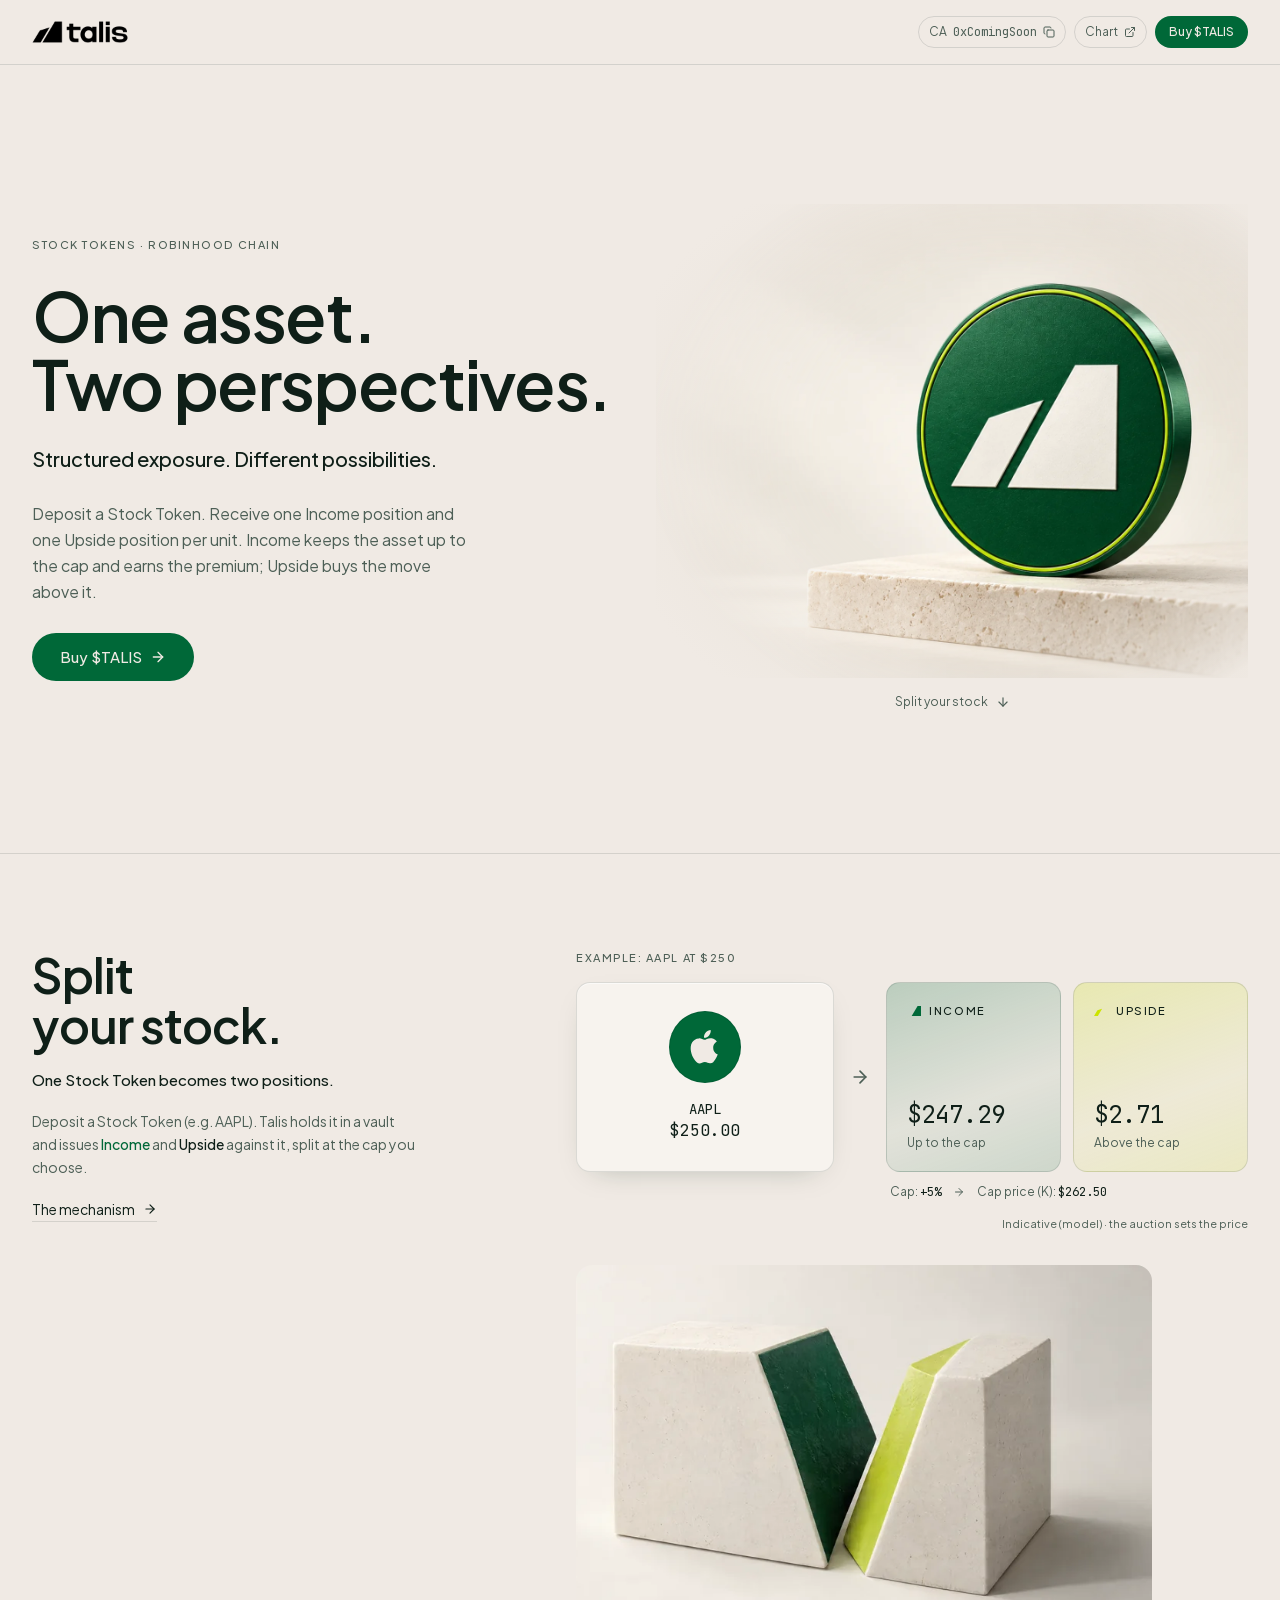
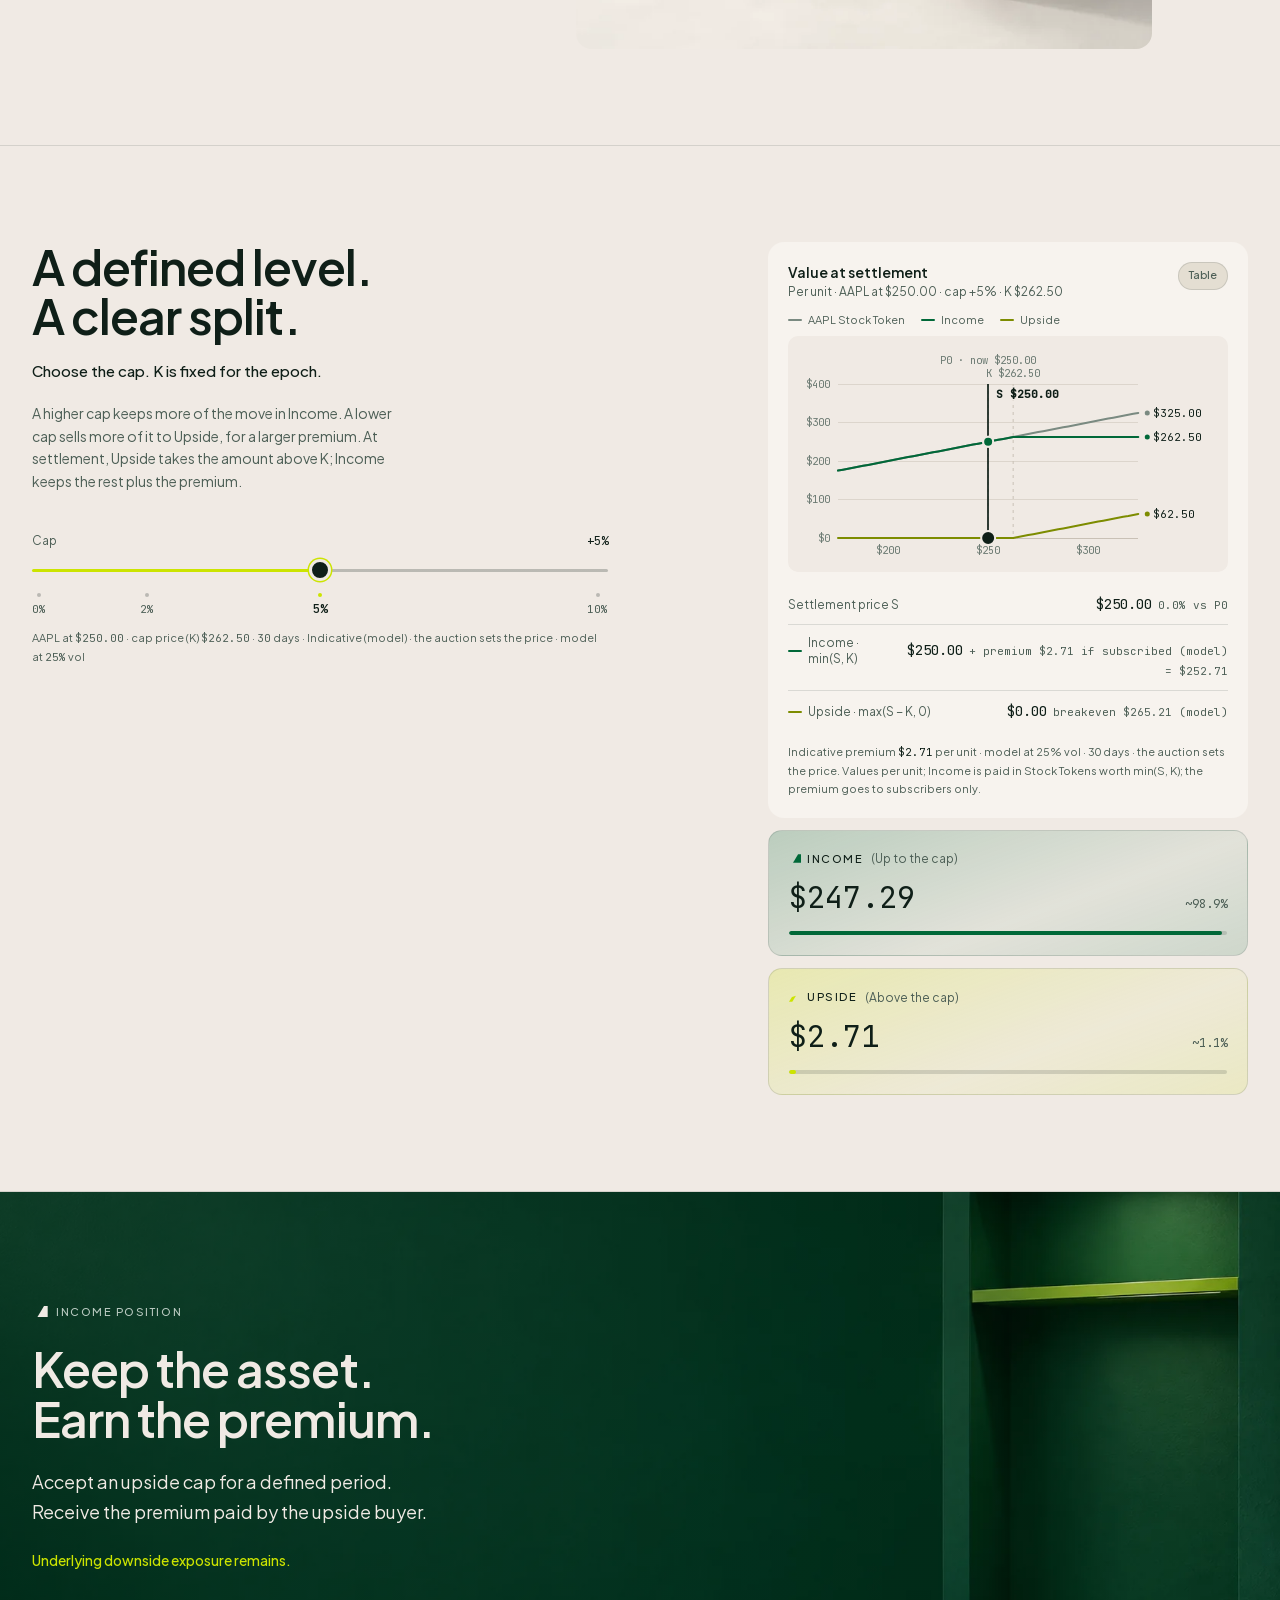
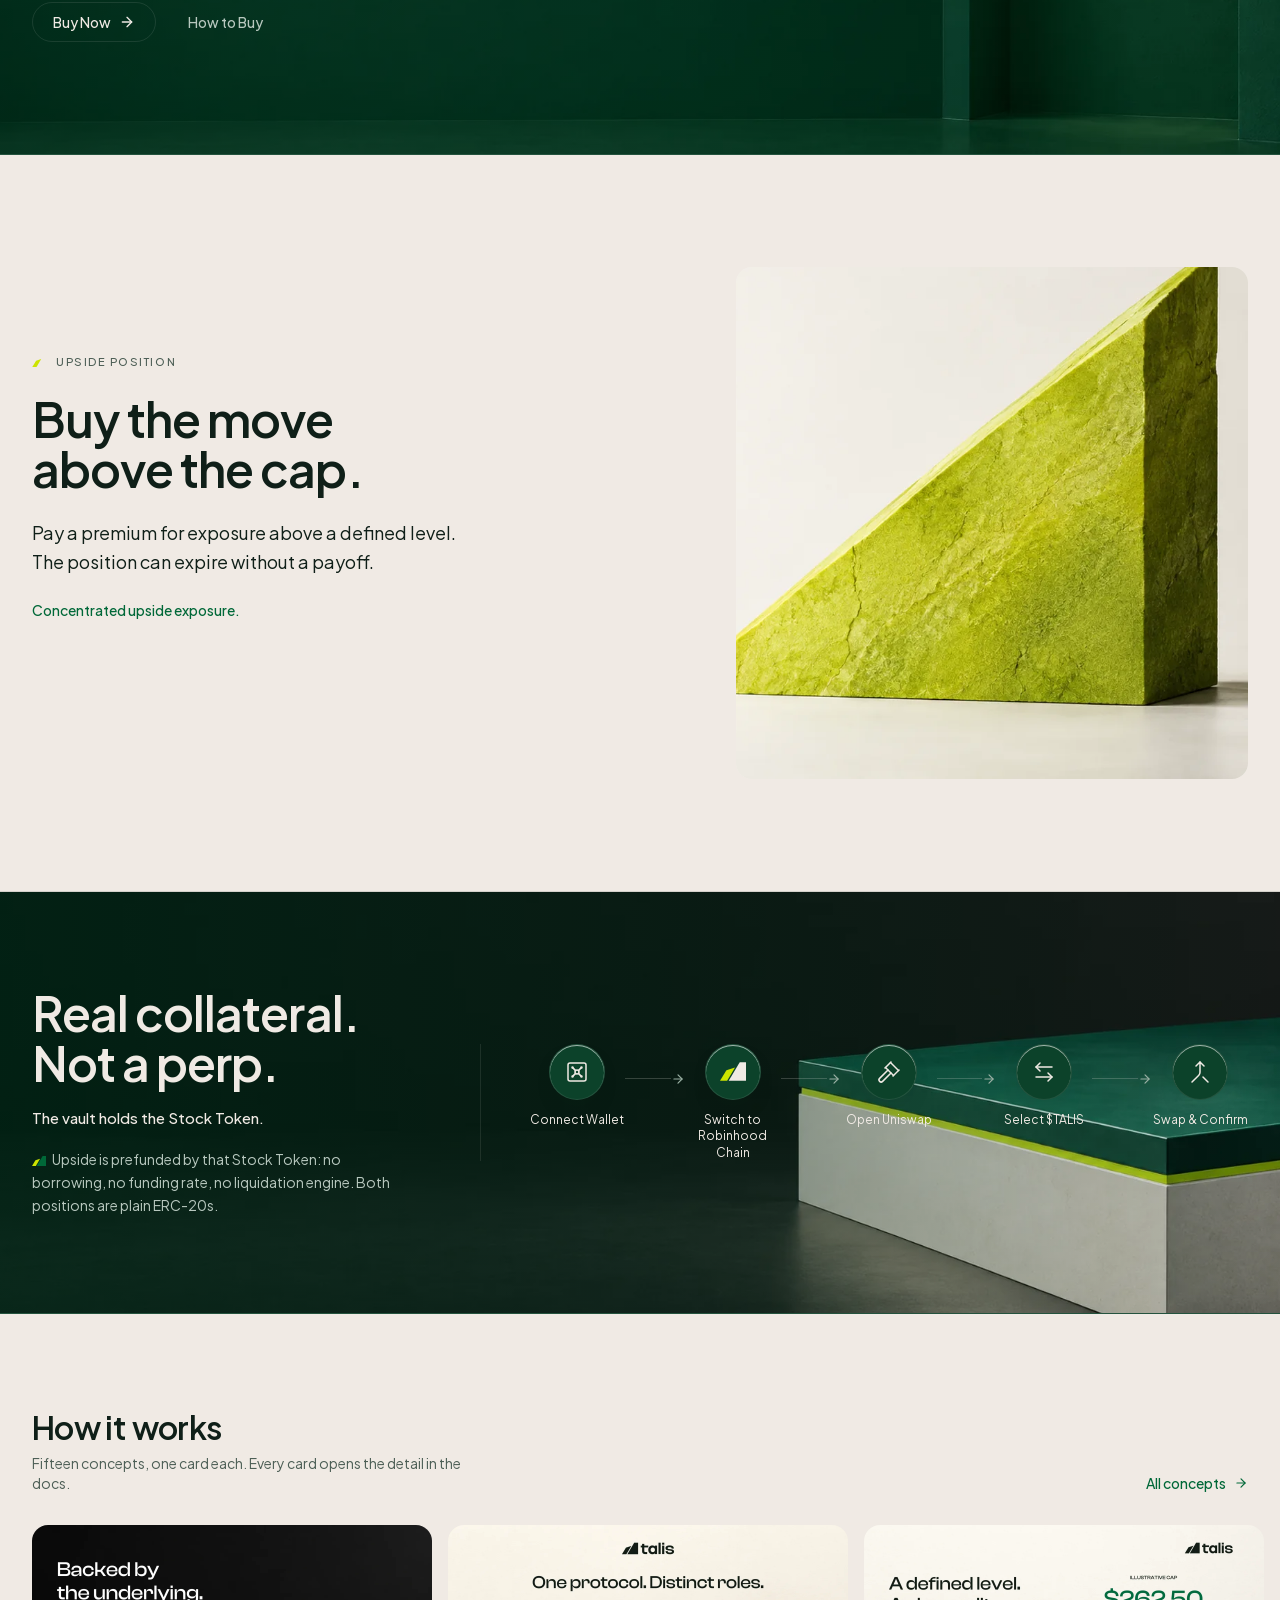
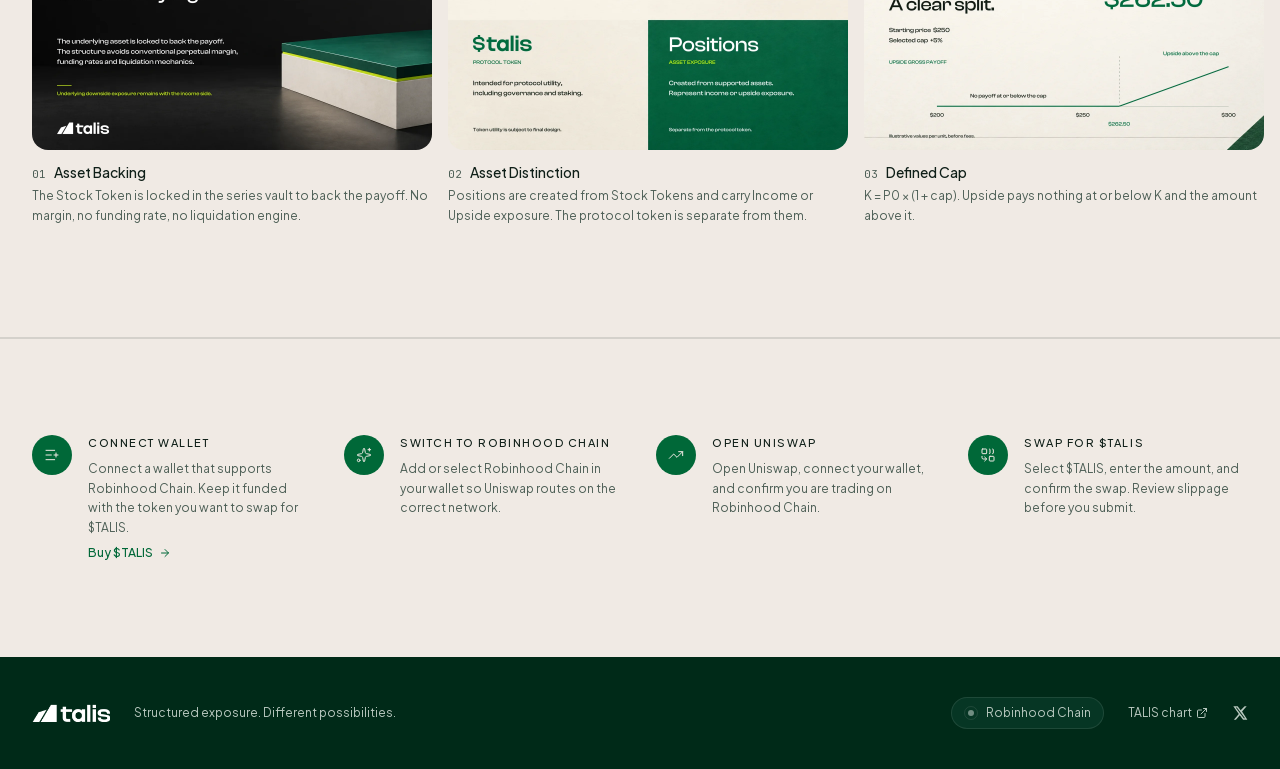
==== index.html @ 8f07e8f2 "." ====
﻿<!DOCTYPE html>
<html lang="en" class="__variable_14db65 __variable_6d24ac">
  <head>
    <meta charset="utf-8" />
    <meta name="viewport" content="width=device-width, initial-scale=1" />
    <link
      rel="preload"
      href="/_next/static/media/558ca1a6aa3cb55e-s.p.woff2"
      as="font"
      crossorigin=""
      type="font/woff2"
    />
    <link
      rel="preload"
      href="/_next/static/media/636a5ac981f94f8b-s.p.woff2"
      as="font"
      crossorigin=""
      type="font/woff2"
    />
    <link rel="preload" as="image" href="/brand/wordmark-black.png" />
    <link rel="preload" as="image" href="/brand/wordmark-white.png" />
    <link rel="preload" as="image" href="/brand/hero-ivory-token.webp" />
    <link
      rel="stylesheet"
      href="/_next/static/css/4c611345604c5f9e.css"
      data-precedence="next"
    />
    <link
      rel="stylesheet"
      href="/_next/static/css/f64f0da371844106.css"
      data-precedence="next"
    />
    <link
      rel="preload"
      as="script"
      fetchPriority="low"
      href="/_next/static/chunks/webpack-71aa84b0fe71c882.js"
    />
    <script
      src="/_next/static/chunks/7f97df1c-7574d2b33b2dfc08.js"
      async=""
    ></script>
    <script
      src="/_next/static/chunks/4297-fa57bd05223e2947.js"
      async=""
    ></script>
    <script
      src="/_next/static/chunks/main-app-bdaf99849ef1762b.js"
      async=""
    ></script>
    <script
      src="/_next/static/chunks/fa170c47-e38ecab162b807ad.js"
      async=""
    ></script>
    <script
      src="/_next/static/chunks/3869-03c3728e0d870d01.js"
      async=""
    ></script>
    <script
      src="/_next/static/chunks/756-1eb2302f27c9ae7d.js"
      async=""
    ></script>
    <script
      src="/_next/static/chunks/2976-8885eb34b6161e12.js"
      async=""
    ></script>
    <script
      src="/_next/static/chunks/3346-a4817d2649cab56b.js"
      async=""
    ></script>
    <script
      src="/_next/static/chunks/app/layout-c2ee1026ebd4f859.js"
      async=""
    ></script>
    <script
      src="/_next/static/chunks/4133-aed92b7d864f2973.js"
      async=""
    ></script>
    <script
      src="/_next/static/chunks/755-197f71c3ffc74629.js"
      async=""
    ></script>
    <script
      src="/_next/static/chunks/4520-4db2b4d7702e9804.js"
      async=""
    ></script>
    <script
      src="/_next/static/chunks/592-c2b445928752e3de.js"
      async=""
    ></script>
    <script
      src="/_next/static/chunks/2193-b4a9872e51a9c66e.js"
      async=""
    ></script>
    <script
      src="/_next/static/chunks/app/(marketing)/layout-ffccdc2724e1b975.js"
      async=""
    ></script>
    <script
      src="/_next/static/chunks/9834-9eda5bc09a4eb65d.js"
      async=""
    ></script>
    <script
      src="/_next/static/chunks/3709-63cd1127d6e27dc0.js"
      async=""
    ></script>
    <script
      src="/_next/static/chunks/7727-1490195107ebd818.js"
      async=""
    ></script>
    <script
      src="/_next/static/chunks/1595-91ac3cd0541601b5.js"
      async=""
    ></script>
    <script
      src="/_next/static/chunks/app/(marketing)/page-4f889a47d08a31c6.js"
      async=""
    ></script>
    <script
      src="/_next/static/chunks/app/global-error-168f39a5e40f2acf.js"
      async=""
    ></script>
    <script
      src="/_next/static/chunks/app/(marketing)/error-03c568a6792eef7a.js"
      async=""
    ></script>
    <meta name="next-size-adjust" content="" />
    <meta name="theme-color" content="#006838" />
    <title>Talis · One asset. Two perspectives.</title>
    <meta
      name="description"
      content="Structured exposure. Different possibilities. Split Stock Tokens into an Income position and an Upside position on Robinhood Chain."
    />
    <meta name="application-name" content="Talis" />
    <link rel="manifest" href="/site.webmanifest" />
    <link rel="canonical" href="https://talis.markets" />
    <meta name="format-detection" content="telephone=no" />
    <meta name="mobile-web-app-capable" content="yes" />
    <meta name="apple-mobile-web-app-title" content="Talis" />
    <meta
      name="apple-mobile-web-app-status-bar-style"
      content="black-translucent"
    />
    <meta property="og:title" content="One asset. Two perspectives. · Talis" />
    <meta
      property="og:description"
      content="Structured exposure. Different possibilities. Split Stock Tokens into an Income position and an Upside position on Robinhood Chain."
    />
    <meta property="og:url" content="https://talis.markets" />
    <meta property="og:site_name" content="Talis" />
    <meta
      property="og:image"
      content="https://talis.markets/brand/banner-green.webp"
    />
    <meta property="og:image:width" content="1500" />
    <meta property="og:image:height" content="500" />
    <meta
      property="og:image:alt"
      content="Talis · One asset. Two perspectives."
    />
    <meta property="og:type" content="website" />
    <meta name="twitter:card" content="summary_large_image" />
    <meta name="twitter:title" content="One asset. Two perspectives. · Talis" />
    <meta
      name="twitter:description"
      content="Structured exposure. Different possibilities. Split Stock Tokens into an Income position and an Upside position on Robinhood Chain."
    />
    <meta
      name="twitter:image"
      content="https://talis.markets/brand/banner-green.webp"
    />
    <link
      rel="icon"
      href="/icons/favicon-32.png"
      sizes="32x32"
      type="image/png"
    />
    <link
      rel="icon"
      href="/icons/favicon-16.png"
      sizes="16x16"
      type="image/png"
    />
    <link
      rel="icon"
      href="/icons/icon-192.png"
      sizes="192x192"
      type="image/png"
    />
    <link
      rel="icon"
      href="/icons/icon-512.png"
      sizes="512x512"
      type="image/png"
    />
    <link
      rel="apple-touch-icon"
      href="/icons/apple-touch-icon.png"
      sizes="180x180"
      type="image/png"
    />
    <script
      src="/_next/static/chunks/polyfills-42372ed130431b0a.js"
      nomodule=""
    ></script>
  </head>
  <body class="bg-bg text-fg">
    <div hidden=""><!--$--><!--/$--></div>
    <div data-rk="">
      <style>
        [data-rk] {
          --rk-blurs-modalOverlay: blur(4px);
          --rk-fonts-body: var(--font-sans);
          --rk-radii-actionButton: 10px;
          --rk-radii-connectButton: 999px;
          --rk-radii-menuButton: 12px;
          --rk-radii-modal: var(--radius-card-lg);
          --rk-radii-modalMobile: var(--radius-card-lg);
          --rk-colors-accentColor: var(--color-lime);
          --rk-colors-accentColorForeground: var(--color-ink);
          --rk-colors-actionButtonBorder: var(--color-line);
          --rk-colors-actionButtonBorderMobile: var(--color-line);
          --rk-colors-actionButtonSecondaryBackground: var(--color-raised);
          --rk-colors-closeButton: var(--color-muted);
          --rk-colors-closeButtonBackground: var(--color-raised);
          --rk-colors-connectButtonBackground: var(--color-panel);
          --rk-colors-connectButtonBackgroundError: var(--color-danger);
          --rk-colors-connectButtonInnerBackground: var(--color-raised);
          --rk-colors-connectButtonText: var(--color-fg);
          --rk-colors-connectButtonTextError: var(--color-ink);
          --rk-colors-connectionIndicator: var(--color-lime);
          --rk-colors-downloadBottomCardBackground: linear-gradient(
              126deg,
              rgba(0, 0, 0, 0) 9.49%,
              rgba(120, 120, 120, 0.2) 71.04%
            ),
            #1a1b1f;
          --rk-colors-downloadTopCardBackground: linear-gradient(
              126deg,
              rgba(120, 120, 120, 0.2) 9.49%,
              rgba(0, 0, 0, 0) 71.04%
            ),
            #1a1b1f;
          --rk-colors-error: var(--color-danger);
          --rk-colors-generalBorder: var(--color-line);
          --rk-colors-generalBorderDim: var(--color-line);
          --rk-colors-menuItemBackground: var(--color-raised);
          --rk-colors-modalBackdrop: rgba(0, 42, 24, 0.55);
          --rk-colors-modalBackground: var(--color-panel);
          --rk-colors-modalBorder: var(--color-line);
          --rk-colors-modalText: var(--color-fg);
          --rk-colors-modalTextDim: var(--color-dim);
          --rk-colors-modalTextSecondary: var(--color-muted);
          --rk-colors-profileAction: var(--color-raised);
          --rk-colors-profileActionHover: var(--color-raised);
          --rk-colors-profileForeground: var(--color-panel);
          --rk-colors-selectedOptionBorder: var(--color-lime);
          --rk-colors-standby: var(--color-warning);
          --rk-shadows-connectButton: 0px 4px 12px rgba(0, 0, 0, 0.1);
          --rk-shadows-dialog: 0 24px 64px rgba(0, 20, 12, 0.5);
          --rk-shadows-profileDetailsAction: 0px 2px 6px rgba(37, 41, 46, 0.04);
          --rk-shadows-selectedOption: 0px 2px 6px rgba(0, 0, 0, 0.24);
          --rk-shadows-selectedWallet: 0px 2px 6px rgba(0, 0, 0, 0.24);
          --rk-shadows-walletLogo: 0px 2px 16px rgba(0, 0, 0, 0.16);
        }
      </style>
      <div data-theme="light" class="flex min-h-dvh flex-col bg-bg text-fg">
        <a
          href="#main"
          class="sr-only z-[60] rounded-pill bg-fg px-4 py-2 text-sm font-medium text-bg focus:not-sr-only focus:fixed focus:left-4 focus:top-10"
          >Skip to content</a
        >
        <header
          class="sticky z-40 border-b border-line bg-bg/85 backdrop-blur top-0"
        >
          <div class="container-x flex h-16 items-center justify-between gap-4">
            <a
              aria-label="Talis home"
              class="inline-flex items-center rounded-md"
              href="/"
              ><span
                class="relative inline-block shrink-0 overflow-hidden"
                style="width: 96px; height: 22px"
                ><img
                  alt="Talis"
                  width="900"
                  height="300"
                  decoding="async"
                  data-nimg="1"
                  class="absolute max-w-none"
                  style="
                    color: transparent;
                    width: 150px;
                    height: 50px;
                    left: -27.166666666666668px;
                    top: -14.000000000000002px;
                  "
                  src="/brand/wordmark-black.png" /></span
            ></a>
            <nav aria-label="Primary" class="hidden items-center gap-8 md:flex">
              <a
                class="text-sm font-medium text-muted transition-colors hover:text-fg"
                href="/app/markets"
                >Markets</a
              ><a
                class="text-sm font-medium text-muted transition-colors hover:text-fg"
                href="/#how-it-works"
                >How It Works</a
              ><a
                class="text-sm font-medium text-muted transition-colors hover:text-fg"
                href="/docs"
                >Docs</a
              >
            </nav>
            <div class="flex items-center gap-2">
              <div class="items-center gap-2 hidden lg:flex">
                <button
                  type="button"
                  title="TALIS contract 0xComingSoon · click to copy"
                  aria-label="Copy the TALIS contract address 0xComingSoon"
                  class="inline-flex h-8 items-center gap-1.5 rounded-pill border border-rule bg-transparent px-2.5 text-xs text-muted transition-colors hover:border-fg hover:text-fg"
                >
                  <span>CA</span><span class="font-mono tnum">0xd5D2…D8e2</span
                  ><svg
                    xmlns="http://www.w3.org/2000/svg"
                    width="24"
                    height="24"
                    viewBox="0 0 24 24"
                    fill="none"
                    stroke="currentColor"
                    stroke-width="2"
                    stroke-linecap="round"
                    stroke-linejoin="round"
                    class="lucide lucide-copy size-3"
                    aria-hidden="true"
                  >
                    <rect
                      width="14"
                      height="14"
                      x="8"
                      y="8"
                      rx="2"
                      ry="2"
                    ></rect>
                    <path
                      d="M4 16c-1.1 0-2-.9-2-2V4c0-1.1.9-2 2-2h10c1.1 0 2 .9 2 2"
                    ></path></svg
                  ><span role="status" class="sr-only"></span></button
                ><a
                  href="https://dexscreener.com/robinhood/0x3430fe00a00c586c9e879ce5ba3ab7b76a2fc3843ca63d84c0c5fa9879ebc0b6"
                  target="_blank"
                  rel="noreferrer noopener"
                  title="TALIS chart on DexScreener (opens in a new tab)"
                  class="inline-flex h-8 items-center gap-1.5 rounded-pill border border-rule bg-transparent px-2.5 text-xs text-muted transition-colors hover:border-fg hover:text-fg"
                  >Chart<svg
                    xmlns="http://www.w3.org/2000/svg"
                    width="24"
                    height="24"
                    viewBox="0 0 24 24"
                    fill="none"
                    stroke="currentColor"
                    stroke-width="2"
                    stroke-linecap="round"
                    stroke-linejoin="round"
                    class="lucide lucide-external-link size-3"
                    aria-hidden="true"
                  >
                    <path d="M15 3h6v6"></path>
                    <path d="M10 14 21 3"></path>
                    <path
                      d="M18 13v6a2 2 0 0 1-2 2H5a2 2 0 0 1-2-2V8a2 2 0 0 1 2-2h6"
                    ></path></svg
                ></a>
              </div>
              <a
                class="items-center justify-center gap-2 rounded-pill font-medium whitespace-nowrap select-none transition-[background-color,border-color,box-shadow,transform,color] duration-150 ease-out-soft disabled:opacity-40 disabled:pointer-events-none active:translate-y-px bg-primary text-on-primary hover:bg-primary-hover h-8 px-3.5 text-xs hidden sm:inline-flex"
                href="/app/markets"
                >Buy $TALIS</a
              ><button
                type="button"
                class="inline-flex size-9 items-center justify-center rounded-full border border-rule bg-panel text-muted transition-colors hover:border-fg hover:text-fg md:hidden"
                aria-label="Open menu"
                aria-expanded="false"
              >
                <svg
                  xmlns="http://www.w3.org/2000/svg"
                  width="24"
                  height="24"
                  viewBox="0 0 24 24"
                  fill="none"
                  stroke="currentColor"
                  stroke-width="2"
                  stroke-linecap="round"
                  stroke-linejoin="round"
                  class="lucide lucide-menu size-4"
                  aria-hidden="true"
                >
                  <path d="M4 5h16"></path>
                  <path d="M4 12h16"></path>
                  <path d="M4 19h16"></path>
                </svg>
              </button>
            </div>
          </div>
        </header>
        <main id="main" class="flex-1">
          <section class="relative overflow-hidden border-b border-line bg-bg">
            <div
              class="container-x relative grid min-h-[calc(100dvh-7rem)] items-center gap-10 py-14 md:grid-cols-2 md:gap-8 md:py-20 [&amp;&gt;*]:min-w-0"
            >
              <div class="relative z-10 flex flex-col gap-7">
                <p class="label-caps">
                  Stock Tokens ·
                  <!-- -->Robinhood Chain
                </p>
                <h1 class="display text-display-xl">
                  One asset.<br />Two perspectives.
                </h1>
                <p
                  class="max-w-md text-lg font-medium leading-snug text-fg md:text-xl"
                >
                  Structured exposure. Different possibilities.
                </p>
                <p
                  class="max-w-md text-sm leading-relaxed text-muted md:text-base"
                >
                  Deposit a Stock Token. Receive one Income position and one
                  Upside position per unit. Income keeps the asset up to the cap
                  and earns the premium; Upside buys the move above it.
                </p>
                <div class="flex flex-wrap items-center gap-3">
                  <a
                    class="inline-flex items-center justify-center gap-2 rounded-pill font-medium whitespace-nowrap select-none transition-[background-color,border-color,box-shadow,transform,color] duration-150 ease-out-soft disabled:opacity-40 disabled:pointer-events-none active:translate-y-px bg-primary text-on-primary hover:bg-primary-hover h-12 px-7 text-[15px]"
                    href="/app/markets"
                    >Buy $TALIS<svg
                      xmlns="http://www.w3.org/2000/svg"
                      width="24"
                      height="24"
                      viewBox="0 0 24 24"
                      fill="none"
                      stroke="currentColor"
                      stroke-width="2"
                      stroke-linecap="round"
                      stroke-linejoin="round"
                      class="lucide lucide-arrow-right size-4"
                      aria-hidden="true"
                    >
                      <path d="M5 12h14"></path>
                      <path d="m12 5 7 7-7 7"></path></svg></a
                  >
                </div>
              </div>
              <div class="relative flex flex-col items-center gap-3">
                <div
                  class="relative aspect-[4/3] w-full overflow-hidden md:aspect-[5/4]"
                  style="
                    background: radial-gradient(
                      72% 68% at 62% 52%,
                      var(--color-ivory-deep) 0%,
                      var(--color-ivory) 100%
                    );
                  "
                >
                  <img
                    alt="The Talis coin: a forest-green disc with the ivory split mark and a lime ring, standing on a travertine block"
                    decoding="async"
                    data-nimg="fill"
                    class="object-cover object-right"
                    style="
                      position: absolute;
                      height: 100%;
                      width: 100%;
                      left: 0;
                      top: 0;
                      right: 0;
                      bottom: 0;
                      color: transparent;
                      mask-image: radial-gradient(
                        62% 62% at 60% 50%,
                        black 50%,
                        transparent 100%
                      );
                      -webkit-mask-image: radial-gradient(
                        62% 62% at 60% 50%,
                        black 50%,
                        transparent 100%
                      );
                    "
                    src="/brand/hero-ivory-token.webp"
                  />
                </div>
                <a
                  href="#split"
                  class="inline-flex items-center gap-2 rounded-full px-2 py-1 text-xs text-muted transition-colors hover:text-fg"
                  >Split your stock<svg
                    xmlns="http://www.w3.org/2000/svg"
                    width="24"
                    height="24"
                    viewBox="0 0 24 24"
                    fill="none"
                    stroke="currentColor"
                    stroke-width="2"
                    stroke-linecap="round"
                    stroke-linejoin="round"
                    class="lucide lucide-arrow-down size-3.5"
                    aria-hidden="true"
                  >
                    <path d="M12 5v14"></path>
                    <path d="m19 12-7 7-7-7"></path></svg
                ></a>
              </div>
            </div>
          </section>
          <section id="split" class="scroll-mt-28 border-b border-line">
            <div class="container-x py-16 md:py-24">
              <div
                class="grid gap-12 md:grid-cols-[minmax(0,5fr)_minmax(0,7fr)] md:gap-16 [&amp;&gt;*]:min-w-0"
              >
                <div class="flex flex-col gap-5">
                  <h2 class="display text-display-lg">
                    Split<br />your stock.
                  </h2>
                  <p
                    class="max-w-sm text-[15px] font-medium leading-snug text-fg"
                  >
                    One Stock Token becomes two positions.
                  </p>
                  <div class="max-w-sm text-sm leading-relaxed text-muted">
                    <p>
                      Deposit a Stock Token (e.g. AAPL). Talis holds it in a
                      vault and issues
                      <span class="font-medium text-income">Income</span>
                      and<!-- -->
                      <span class="font-medium text-upside">Upside</span>
                      against it, split at the cap you choose.
                    </p>
                  </div>
                  <a
                    class="inline-flex w-fit items-center gap-2 border-b border-rule pb-0.5 text-sm text-fg transition-colors hover:border-income"
                    href="#the-mechanism"
                    >The mechanism<svg
                      xmlns="http://www.w3.org/2000/svg"
                      width="24"
                      height="24"
                      viewBox="0 0 24 24"
                      fill="none"
                      stroke="currentColor"
                      stroke-width="2"
                      stroke-linecap="round"
                      stroke-linejoin="round"
                      class="lucide lucide-arrow-right size-3.5"
                      aria-hidden="true"
                    >
                      <path d="M5 12h14"></path>
                      <path d="m12 5 7 7-7 7"></path></svg
                  ></a>
                </div>
                <div class="flex flex-col gap-4">
                  <p class="label-caps">
                    Example: AAPL at
                    <!-- -->$250
                  </p>
                  <div
                    class="grid grid-cols-1 items-stretch gap-3 sm:grid-cols-[minmax(0,1fr)_auto_minmax(0,1.4fr)] sm:gap-x-4 sm:gap-y-3"
                  >
                    <div
                      class="card-highlight flex flex-col items-center justify-center gap-4 px-4 py-7"
                    >
                      <span
                        role="img"
                        aria-label="AAPL Stock Token"
                        class="inline-flex shrink-0 items-center justify-center rounded-full border border-forest-deep bg-forest text-ivory"
                        style="width: 72px; height: 72px; font-size: 72px"
                        ><svg
                          viewBox="0 0 24 24"
                          class="size-[62%]"
                          fill="currentColor"
                          aria-hidden="true"
                        >
                          <path
                            d="M16.7 12.6c0-2.3 1.9-3.4 2-3.5-1.1-1.6-2.8-1.8-3.4-1.8-1.4-.1-2.8.9-3.5.9-.7 0-1.8-.9-3-.8-1.6 0-3 .9-3.8 2.3-1.6 2.8-.4 7 1.2 9.3.8 1.1 1.7 2.4 2.9 2.3 1.2 0 1.6-.8 3-.8s1.8.8 3 .7c1.3 0 2-1.1 2.8-2.3.9-1.3 1.2-2.6 1.3-2.6-.1 0-2.5-.9-2.5-3.7zM14.4 5.8c.6-.8 1.1-1.9.9-3-.9 0-2.1.6-2.7 1.4-.6.7-1.1 1.8-1 2.9 1.1.1 2.1-.5 2.8-1.3z"
                          ></path></svg
                      ></span>
                      <div class="text-center">
                        <p class="font-mono text-sm text-fg">AAPL</p>
                        <p class="font-mono text-base text-fg tnum">$250.00</p>
                      </div>
                    </div>
                    <div
                      class="flex items-center justify-center gap-1 text-muted"
                      aria-hidden="true"
                    >
                      <svg
                        viewBox="0 0 925 661"
                        width="18"
                        height="13"
                        class="inline-block shrink-0 align-middle sm:hidden"
                        aria-hidden="true"
                      >
                        <path
                          d="M310 660 L702 1 L703 0 L924 0 L925 1 L925 660 L924 661 L310 661 Z"
                          fill="var(--color-income-fill)"
                        ></path>
                        <path
                          d="M0 660 L228 285 L230 283 L533 186 L534 186 L254 659 L252 661 L0 661 Z"
                          fill="var(--color-upside-fill)"
                        ></path></svg
                      ><svg
                        xmlns="http://www.w3.org/2000/svg"
                        width="24"
                        height="24"
                        viewBox="0 0 24 24"
                        fill="none"
                        stroke="currentColor"
                        stroke-width="2"
                        stroke-linecap="round"
                        stroke-linejoin="round"
                        class="lucide lucide-arrow-right size-5 rotate-90 sm:rotate-0"
                        aria-hidden="true"
                      >
                        <path d="M5 12h14"></path>
                        <path d="m12 5 7 7-7 7"></path>
                      </svg>
                    </div>
                    <div class="grid grid-cols-2 gap-3">
                      <div
                        class="rounded-card glass-income flex flex-col justify-between gap-6 p-4 md:p-5"
                      >
                        <p class="label-caps flex items-center gap-2 text-fg">
                          <svg
                            viewBox="0 0 925 661"
                            width="14"
                            height="10"
                            class="inline-block shrink-0 align-middle"
                            aria-hidden="true"
                          >
                            <path
                              d="M310 660 L702 1 L703 0 L924 0 L925 1 L925 660 L924 661 L310 661 Z"
                              fill="var(--color-income-fill)"
                            ></path>
                            <path
                              d="M0 660 L228 285 L230 283 L533 186 L534 186 L254 659 L252 661 L0 661 Z"
                              fill="transparent"
                            ></path></svg
                          >Income
                        </p>
                        <div>
                          <p class="font-mono text-xl text-fg tnum md:text-2xl">
                            $247.29
                          </p>
                          <p class="mt-1 text-xs text-muted">Up to the cap</p>
                        </div>
                      </div>
                      <div
                        class="rounded-card glass-upside flex flex-col justify-between gap-6 p-4 md:p-5"
                      >
                        <p class="label-caps flex items-center gap-2 text-fg">
                          <svg
                            viewBox="0 0 925 661"
                            width="14"
                            height="10"
                            class="inline-block shrink-0 align-middle"
                            aria-hidden="true"
                          >
                            <path
                              d="M310 660 L702 1 L703 0 L924 0 L925 1 L925 660 L924 661 L310 661 Z"
                              fill="transparent"
                            ></path>
                            <path
                              d="M0 660 L228 285 L230 283 L533 186 L534 186 L254 659 L252 661 L0 661 Z"
                              fill="var(--color-upside-fill)"
                            ></path></svg
                          >Upside
                        </p>
                        <div>
                          <p class="font-mono text-xl text-fg tnum md:text-2xl">
                            $2.71
                          </p>
                          <p class="mt-1 text-xs text-muted">Above the cap</p>
                        </div>
                      </div>
                    </div>
                    <p
                      class="flex items-center gap-3 px-1 text-xs text-muted tnum sm:col-start-3"
                    >
                      <span
                        >Cap: <span class="font-mono text-fg">+5%</span></span
                      ><svg
                        xmlns="http://www.w3.org/2000/svg"
                        width="24"
                        height="24"
                        viewBox="0 0 24 24"
                        fill="none"
                        stroke="currentColor"
                        stroke-width="2"
                        stroke-linecap="round"
                        stroke-linejoin="round"
                        class="lucide lucide-arrow-right size-3"
                        aria-hidden="true"
                      >
                        <path d="M5 12h14"></path>
                        <path d="m12 5 7 7-7 7"></path></svg
                      ><span
                        >Cap price (K):
                        <span class="font-mono text-fg">$262.50</span></span
                      >
                    </p>
                  </div>
                  <p class="text-right text-[11px] text-muted">
                    Indicative (model) · the auction sets the price
                  </p>
                  <div
                    class="relative mt-4 aspect-[3/2] w-full max-w-xl overflow-hidden rounded-card-lg ring-1 ring-line"
                  >
                    <img
                      alt="Two ivory stone blocks cut apart on a diagonal: one exposing a forest-green face, the other a lime face"
                      loading="lazy"
                      decoding="async"
                      data-nimg="fill"
                      class="object-cover object-right"
                      style="
                        position: absolute;
                        height: 100%;
                        width: 100%;
                        left: 0;
                        top: 0;
                        right: 0;
                        bottom: 0;
                        color: transparent;
                      "
                      src="/brand/banner-split-asset.webp"
                    />
                  </div>
                </div>
              </div>
            </div>
          </section>
          <section id="cap" class="scroll-mt-28 border-b border-line">
            <div class="container-x py-16 md:py-24">
              <div
                class="grid gap-12 md:grid-cols-[minmax(0,7fr)_minmax(0,5fr)] md:gap-16 [&amp;&gt;*]:min-w-0"
              >
                <div class="flex flex-col gap-10">
                  <div class="flex flex-col gap-5">
                    <h2 class="display text-display-lg">
                      A defined level.<br />A clear split.
                    </h2>
                    <p
                      class="max-w-sm text-[15px] font-medium leading-snug text-fg"
                    >
                      Choose the cap. K is fixed for the epoch.
                    </p>
                    <div class="max-w-sm text-sm leading-relaxed text-muted">
                      <p>
                        A higher cap keeps more of the move in
                        <!-- -->Income<!-- -->. A lower cap sells more of it to
                        <!-- -->Upside<!-- -->, for a larger premium. At
                        settlement,<!-- -->
                        <!-- -->Upside<!-- -->
                        takes the amount above K;
                        <!-- -->Income<!-- -->
                        keeps the rest plus the premium.
                      </p>
                    </div>
                  </div>
                  <div class="max-w-xl">
                    <div class="w-full">
                      <div class="mb-2 flex items-center justify-between">
                        <label for="_R_69lfebt3b_" class="text-xs text-muted"
                          >Cap</label
                        ><output
                          for="_R_69lfebt3b_"
                          class="font-mono text-xs text-fg tnum"
                          >+5%</output
                        >
                      </div>
                      <input
                        id="_R_69lfebt3b_"
                        type="range"
                        class="talis-range"
                        data-knob="fg"
                        min="0"
                        max="10"
                        step="0.5"
                        aria-valuetext="+5%"
                        style="--fill: 50%"
                        list="_R_69lfebt3b_-ticks"
                        value="5"
                      /><datalist id="_R_69lfebt3b_-ticks">
                        <option value="0" label="0%"></option>
                        <option value="2" label="2%"></option>
                        <option value="5" label="5%"></option>
                        <option value="10" label="10%"></option>
                      </datalist>
                      <div class="relative mt-0.5 h-6" aria-hidden="true">
                        <span
                          class="absolute top-0 flex flex-col items-center gap-1 font-mono tnum text-[11px] text-muted"
                          style="left: 0%; transform: translateX(0)"
                          ><span
                            class="block size-1 rounded-full bg-rule"
                          ></span
                          >0%</span
                        ><span
                          class="absolute top-0 flex flex-col items-center gap-1 font-mono tnum text-[11px] text-muted"
                          style="left: 20%; transform: translateX(-50%)"
                          ><span
                            class="block size-1 rounded-full bg-rule"
                          ></span
                          >2%</span
                        ><span
                          class="absolute top-0 flex flex-col items-center gap-1 font-mono tnum text-xs font-medium text-fg"
                          style="left: 50%; transform: translateX(-50%)"
                          ><span
                            class="block size-1 rounded-full bg-accent"
                          ></span
                          >5%</span
                        ><span
                          class="absolute top-0 flex flex-col items-center gap-1 font-mono tnum text-[11px] text-muted"
                          style="left: 100%; transform: translateX(-100%)"
                          ><span
                            class="block size-1 rounded-full bg-rule"
                          ></span
                          >10%</span
                        >
                      </div>
                    </div>
                    <p class="mt-3 text-[11px] leading-relaxed text-muted tnum">
                      AAPL at <span class="font-mono">$250.00</span> · cap price
                      (K) <span class="font-mono">$262.50</span> ·<!-- -->
                      <span class="font-mono">30</span> days ·
                      <!-- -->Indicative (model) · the auction sets the price<!-- -->
                      · model at<!-- -->
                      <span class="font-mono">25<!-- -->%</span> vol
                    </p>
                  </div>
                </div>
                <div class="flex flex-col gap-3">
                  <div
                    class="rounded-card-lg bg-raised p-4 ring-1 ring-line md:p-5"
                  >
                    <div class="flex min-w-0 flex-col gap-3">
                      <figure
                        class="min-w-0"
                        aria-labelledby="_R_lhlfebt3b_-title"
                      >
                        <div
                          class="mb-3 flex flex-wrap items-start justify-between gap-x-3 gap-y-2"
                        >
                          <figcaption class="min-w-0">
                            <span
                              id="_R_lhlfebt3b_-title"
                              class="block text-sm font-semibold text-fg"
                              >Value at settlement</span
                            ><span class="mt-0.5 block text-xs text-muted"
                              >Per unit · AAPL at $250.00 · cap +5% · K
                              $262.50</span
                            >
                          </figcaption>
                          <div class="flex shrink-0 items-center gap-2">
                            <button
                              type="button"
                              aria-pressed="false"
                              class="inline-flex h-7 items-center rounded-pill border border-line bg-panel px-2.5 text-[11px] font-medium text-muted transition-colors hover:border-fg hover:text-fg"
                            >
                              Table
                            </button>
                          </div>
                        </div>
                        <ul
                          class="flex flex-wrap items-center gap-x-4 gap-y-1 mb-2"
                          aria-label="Series"
                        >
                          <li
                            class="inline-flex items-center gap-1.5 text-[11px] text-muted"
                          >
                            <svg
                              aria-hidden="true"
                              width="14"
                              height="8"
                              viewBox="0 0 14 8"
                              class="shrink-0"
                            >
                              <path
                                d="M1 4H13"
                                fill="none"
                                stroke="var(--chart-stock)"
                                stroke-width="2"
                                stroke-linecap="round"
                              ></path></svg
                            ><span>AAPL Stock Token</span>
                          </li>
                          <li
                            class="inline-flex items-center gap-1.5 text-[11px] text-muted"
                          >
                            <svg
                              aria-hidden="true"
                              width="14"
                              height="8"
                              viewBox="0 0 14 8"
                              class="shrink-0"
                            >
                              <path
                                d="M1 4H13"
                                fill="none"
                                stroke="var(--chart-income)"
                                stroke-width="2"
                                stroke-linecap="round"
                              ></path></svg
                            ><span>Income</span>
                          </li>
                          <li
                            class="inline-flex items-center gap-1.5 text-[11px] text-muted"
                          >
                            <svg
                              aria-hidden="true"
                              width="14"
                              height="8"
                              viewBox="0 0 14 8"
                              class="shrink-0"
                            >
                              <path
                                d="M1 4H13"
                                fill="none"
                                stroke="var(--chart-upside)"
                                stroke-width="2"
                                stroke-linecap="round"
                              ></path></svg
                            ><span>Upside</span>
                          </li>
                        </ul>
                        <div class="relative transition-opacity">
                          <div class="chart-well p-2">
                            <div class="relative w-full" style="height: 220px">
                              <div class="h-full w-full"></div>
                              <p class="sr-only" aria-live="polite"></p>
                            </div>
                          </div>
                          <div class="sr-only">
                            <div
                              class="relative -mx-4 overflow-x-auto px-4 [contain:inline-size] md:mx-0 md:px-0"
                            >
                              <table
                                class="w-full border-collapse min-w-0 text-xs"
                              >
                                <caption class="sr-only">
                                  Value at settlement
                                </caption>
                                <thead class="border-b border-line">
                                  <tr>
                                    <th
                                      scope="col"
                                      class="label-caps pr-4 text-left font-medium normal-case tracking-normal text-muted first:pl-0 last:pr-0 py-2 text-[11px]"
                                    >
                                      Settlement price S
                                    </th>
                                    <th
                                      scope="col"
                                      class="label-caps pr-4 font-medium normal-case tracking-normal text-muted first:pl-0 last:pr-0 text-right py-2 text-[11px]"
                                    >
                                      AAPL Stock Token
                                    </th>
                                    <th
                                      scope="col"
                                      class="label-caps pr-4 font-medium normal-case tracking-normal text-muted first:pl-0 last:pr-0 text-right py-2 text-[11px]"
                                    >
                                      Income
                                    </th>
                                    <th
                                      scope="col"
                                      class="label-caps pr-4 font-medium normal-case tracking-normal text-muted first:pl-0 last:pr-0 text-right py-2 text-[11px]"
                                    >
                                      Upside
                                    </th>
                                  </tr>
                                </thead>
                                <tbody
                                  class="[&amp;&gt;tr]:border-b [&amp;&gt;tr]:border-line [&amp;&gt;tr:last-child]:border-b-0"
                                >
                                  <tr class="">
                                    <td
                                      class="pr-4 align-middle text-fg first:pl-0 last:pr-0 py-2"
                                    >
                                      $175
                                    </td>
                                    <td
                                      class="pr-4 align-middle text-fg first:pl-0 last:pr-0 text-right font-mono tnum py-2"
                                    >
                                      $175.00
                                    </td>
                                    <td
                                      class="pr-4 align-middle text-fg first:pl-0 last:pr-0 text-right font-mono tnum py-2"
                                    >
                                      $175.00
                                    </td>
                                    <td
                                      class="pr-4 align-middle text-fg first:pl-0 last:pr-0 text-right font-mono tnum py-2"
                                    >
                                      $0.00
                                    </td>
                                  </tr>
                                  <tr class="">
                                    <td
                                      class="pr-4 align-middle text-fg first:pl-0 last:pr-0 py-2"
                                    >
                                      $177.50
                                    </td>
                                    <td
                                      class="pr-4 align-middle text-fg first:pl-0 last:pr-0 text-right font-mono tnum py-2"
                                    >
                                      $177.50
                                    </td>
                                    <td
                                      class="pr-4 align-middle text-fg first:pl-0 last:pr-0 text-right font-mono tnum py-2"
                                    >
                                      $177.50
                                    </td>
                                    <td
                                      class="pr-4 align-middle text-fg first:pl-0 last:pr-0 text-right font-mono tnum py-2"
                                    >
                                      $0.00
                                    </td>
                                  </tr>
                                  <tr class="">
                                    <td
                                      class="pr-4 align-middle text-fg first:pl-0 last:pr-0 py-2"
                                    >
                                      $180
                                    </td>
                                    <td
                                      class="pr-4 align-middle text-fg first:pl-0 last:pr-0 text-right font-mono tnum py-2"
                                    >
                                      $180.00
                                    </td>
                                    <td
                                      class="pr-4 align-middle text-fg first:pl-0 last:pr-0 text-right font-mono tnum py-2"
                                    >
                                      $180.00
                                    </td>
                                    <td
                                      class="pr-4 align-middle text-fg first:pl-0 last:pr-0 text-right font-mono tnum py-2"
                                    >
                                      $0.00
                                    </td>
                                  </tr>
                                  <tr class="">
                                    <td
                                      class="pr-4 align-middle text-fg first:pl-0 last:pr-0 py-2"
                                    >
                                      $182.50
                                    </td>
                                    <td
                                      class="pr-4 align-middle text-fg first:pl-0 last:pr-0 text-right font-mono tnum py-2"
                                    >
                                      $182.50
                                    </td>
                                    <td
                                      class="pr-4 align-middle text-fg first:pl-0 last:pr-0 text-right font-mono tnum py-2"
                                    >
                                      $182.50
                                    </td>
                                    <td
                                      class="pr-4 align-middle text-fg first:pl-0 last:pr-0 text-right font-mono tnum py-2"
                                    >
                                      $0.00
                                    </td>
                                  </tr>
                                  <tr class="">
                                    <td
                                      class="pr-4 align-middle text-fg first:pl-0 last:pr-0 py-2"
                                    >
                                      $185
                                    </td>
                                    <td
                                      class="pr-4 align-middle text-fg first:pl-0 last:pr-0 text-right font-mono tnum py-2"
                                    >
                                      $185.00
                                    </td>
                                    <td
                                      class="pr-4 align-middle text-fg first:pl-0 last:pr-0 text-right font-mono tnum py-2"
                                    >
                                      $185.00
                                    </td>
                                    <td
                                      class="pr-4 align-middle text-fg first:pl-0 last:pr-0 text-right font-mono tnum py-2"
                                    >
                                      $0.00
                                    </td>
                                  </tr>
                                  <tr class="">
                                    <td
                                      class="pr-4 align-middle text-fg first:pl-0 last:pr-0 py-2"
                                    >
                                      $187.50
                                    </td>
                                    <td
                                      class="pr-4 align-middle text-fg first:pl-0 last:pr-0 text-right font-mono tnum py-2"
                                    >
                                      $187.50
                                    </td>
                                    <td
                                      class="pr-4 align-middle text-fg first:pl-0 last:pr-0 text-right font-mono tnum py-2"
                                    >
                                      $187.50
                                    </td>
                                    <td
                                      class="pr-4 align-middle text-fg first:pl-0 last:pr-0 text-right font-mono tnum py-2"
                                    >
                                      $0.00
                                    </td>
                                  </tr>
                                  <tr class="">
                                    <td
                                      class="pr-4 align-middle text-fg first:pl-0 last:pr-0 py-2"
                                    >
                                      $190
                                    </td>
                                    <td
                                      class="pr-4 align-middle text-fg first:pl-0 last:pr-0 text-right font-mono tnum py-2"
                                    >
                                      $190.00
                                    </td>
                                    <td
                                      class="pr-4 align-middle text-fg first:pl-0 last:pr-0 text-right font-mono tnum py-2"
                                    >
                                      $190.00
                                    </td>
                                    <td
                                      class="pr-4 align-middle text-fg first:pl-0 last:pr-0 text-right font-mono tnum py-2"
                                    >
                                      $0.00
                                    </td>
                                  </tr>
                                  <tr class="">
                                    <td
                                      class="pr-4 align-middle text-fg first:pl-0 last:pr-0 py-2"
                                    >
                                      $192.50
                                    </td>
                                    <td
                                      class="pr-4 align-middle text-fg first:pl-0 last:pr-0 text-right font-mono tnum py-2"
                                    >
                                      $192.50
                                    </td>
                                    <td
                                      class="pr-4 align-middle text-fg first:pl-0 last:pr-0 text-right font-mono tnum py-2"
                                    >
                                      $192.50
                                    </td>
                                    <td
                                      class="pr-4 align-middle text-fg first:pl-0 last:pr-0 text-right font-mono tnum py-2"
                                    >
                                      $0.00
                                    </td>
                                  </tr>
                                  <tr class="">
                                    <td
                                      class="pr-4 align-middle text-fg first:pl-0 last:pr-0 py-2"
                                    >
                                      $195
                                    </td>
                                    <td
                                      class="pr-4 align-middle text-fg first:pl-0 last:pr-0 text-right font-mono tnum py-2"
                                    >
                                      $195.00
                                    </td>
                                    <td
                                      class="pr-4 align-middle text-fg first:pl-0 last:pr-0 text-right font-mono tnum py-2"
                                    >
                                      $195.00
                                    </td>
                                    <td
                                      class="pr-4 align-middle text-fg first:pl-0 last:pr-0 text-right font-mono tnum py-2"
                                    >
                                      $0.00
                                    </td>
                                  </tr>
                                  <tr class="">
                                    <td
                                      class="pr-4 align-middle text-fg first:pl-0 last:pr-0 py-2"
                                    >
                                      $197.50
                                    </td>
                                    <td
                                      class="pr-4 align-middle text-fg first:pl-0 last:pr-0 text-right font-mono tnum py-2"
                                    >
                                      $197.50
                                    </td>
                                    <td
                                      class="pr-4 align-middle text-fg first:pl-0 last:pr-0 text-right font-mono tnum py-2"
                                    >
                                      $197.50
                                    </td>
                                    <td
                                      class="pr-4 align-middle text-fg first:pl-0 last:pr-0 text-right font-mono tnum py-2"
                                    >
                                      $0.00
                                    </td>
                                  </tr>
                                  <tr class="">
                                    <td
                                      class="pr-4 align-middle text-fg first:pl-0 last:pr-0 py-2"
                                    >
                                      $200
                                    </td>
                                    <td
                                      class="pr-4 align-middle text-fg first:pl-0 last:pr-0 text-right font-mono tnum py-2"
                                    >
                                      $200.00
                                    </td>
                                    <td
                                      class="pr-4 align-middle text-fg first:pl-0 last:pr-0 text-right font-mono tnum py-2"
                                    >
                                      $200.00
                                    </td>
                                    <td
                                      class="pr-4 align-middle text-fg first:pl-0 last:pr-0 text-right font-mono tnum py-2"
                                    >
                                      $0.00
                                    </td>
                                  </tr>
                                  <tr class="">
                                    <td
                                      class="pr-4 align-middle text-fg first:pl-0 last:pr-0 py-2"
                                    >
                                      $202.50
                                    </td>
                                    <td
                                      class="pr-4 align-middle text-fg first:pl-0 last:pr-0 text-right font-mono tnum py-2"
                                    >
                                      $202.50
                                    </td>
                                    <td
                                      class="pr-4 align-middle text-fg first:pl-0 last:pr-0 text-right font-mono tnum py-2"
                                    >
                                      $202.50
                                    </td>
                                    <td
                                      class="pr-4 align-middle text-fg first:pl-0 last:pr-0 text-right font-mono tnum py-2"
                                    >
                                      $0.00
                                    </td>
                                  </tr>
                                  <tr class="">
                                    <td
                                      class="pr-4 align-middle text-fg first:pl-0 last:pr-0 py-2"
                                    >
                                      $205
                                    </td>
                                    <td
                                      class="pr-4 align-middle text-fg first:pl-0 last:pr-0 text-right font-mono tnum py-2"
                                    >
                                      $205.00
                                    </td>
                                    <td
                                      class="pr-4 align-middle text-fg first:pl-0 last:pr-0 text-right font-mono tnum py-2"
                                    >
                                      $205.00
                                    </td>
                                    <td
                                      class="pr-4 align-middle text-fg first:pl-0 last:pr-0 text-right font-mono tnum py-2"
                                    >
                                      $0.00
                                    </td>
                                  </tr>
                                  <tr class="">
                                    <td
                                      class="pr-4 align-middle text-fg first:pl-0 last:pr-0 py-2"
                                    >
                                      $207.50
                                    </td>
                                    <td
                                      class="pr-4 align-middle text-fg first:pl-0 last:pr-0 text-right font-mono tnum py-2"
                                    >
                                      $207.50
                                    </td>
                                    <td
                                      class="pr-4 align-middle text-fg first:pl-0 last:pr-0 text-right font-mono tnum py-2"
                                    >
                                      $207.50
                                    </td>
                                    <td
                                      class="pr-4 align-middle text-fg first:pl-0 last:pr-0 text-right font-mono tnum py-2"
                                    >
                                      $0.00
                                    </td>
                                  </tr>
                                  <tr class="">
                                    <td
                                      class="pr-4 align-middle text-fg first:pl-0 last:pr-0 py-2"
                                    >
                                      $210
                                    </td>
                                    <td
                                      class="pr-4 align-middle text-fg first:pl-0 last:pr-0 text-right font-mono tnum py-2"
                                    >
                                      $210.00
                                    </td>
                                    <td
                                      class="pr-4 align-middle text-fg first:pl-0 last:pr-0 text-right font-mono tnum py-2"
                                    >
                                      $210.00
                                    </td>
                                    <td
                                      class="pr-4 align-middle text-fg first:pl-0 last:pr-0 text-right font-mono tnum py-2"
                                    >
                                      $0.00
                                    </td>
                                  </tr>
                                  <tr class="">
                                    <td
                                      class="pr-4 align-middle text-fg first:pl-0 last:pr-0 py-2"
                                    >
                                      $212.50
                                    </td>
                                    <td
                                      class="pr-4 align-middle text-fg first:pl-0 last:pr-0 text-right font-mono tnum py-2"
                                    >
                                      $212.50
                                    </td>
                                    <td
                                      class="pr-4 align-middle text-fg first:pl-0 last:pr-0 text-right font-mono tnum py-2"
                                    >
                                      $212.50
                                    </td>
                                    <td
                                      class="pr-4 align-middle text-fg first:pl-0 last:pr-0 text-right font-mono tnum py-2"
                                    >
                                      $0.00
                                    </td>
                                  </tr>
                                  <tr class="">
                                    <td
                                      class="pr-4 align-middle text-fg first:pl-0 last:pr-0 py-2"
                                    >
                                      $215
                                    </td>
                                    <td
                                      class="pr-4 align-middle text-fg first:pl-0 last:pr-0 text-right font-mono tnum py-2"
                                    >
                                      $215.00
                                    </td>
                                    <td
                                      class="pr-4 align-middle text-fg first:pl-0 last:pr-0 text-right font-mono tnum py-2"
                                    >
                                      $215.00
                                    </td>
                                    <td
                                      class="pr-4 align-middle text-fg first:pl-0 last:pr-0 text-right font-mono tnum py-2"
                                    >
                                      $0.00
                                    </td>
                                  </tr>
                                  <tr class="">
                                    <td
                                      class="pr-4 align-middle text-fg first:pl-0 last:pr-0 py-2"
                                    >
                                      $217.50
                                    </td>
                                    <td
                                      class="pr-4 align-middle text-fg first:pl-0 last:pr-0 text-right font-mono tnum py-2"
                                    >
                                      $217.50
                                    </td>
                                    <td
                                      class="pr-4 align-middle text-fg first:pl-0 last:pr-0 text-right font-mono tnum py-2"
                                    >
                                      $217.50
                                    </td>
                                    <td
                                      class="pr-4 align-middle text-fg first:pl-0 last:pr-0 text-right font-mono tnum py-2"
                                    >
                                      $0.00
                                    </td>
                                  </tr>
                                  <tr class="">
                                    <td
                                      class="pr-4 align-middle text-fg first:pl-0 last:pr-0 py-2"
                                    >
                                      $220
                                    </td>
                                    <td
                                      class="pr-4 align-middle text-fg first:pl-0 last:pr-0 text-right font-mono tnum py-2"
                                    >
                                      $220.00
                                    </td>
                                    <td
                                      class="pr-4 align-middle text-fg first:pl-0 last:pr-0 text-right font-mono tnum py-2"
                                    >
                                      $220.00
                                    </td>
                                    <td
                                      class="pr-4 align-middle text-fg first:pl-0 last:pr-0 text-right font-mono tnum py-2"
                                    >
                                      $0.00
                                    </td>
                                  </tr>
                                  <tr class="">
                                    <td
                                      class="pr-4 align-middle text-fg first:pl-0 last:pr-0 py-2"
                                    >
                                      $222.50
                                    </td>
                                    <td
                                      class="pr-4 align-middle text-fg first:pl-0 last:pr-0 text-right font-mono tnum py-2"
                                    >
                                      $222.50
                                    </td>
                                    <td
                                      class="pr-4 align-middle text-fg first:pl-0 last:pr-0 text-right font-mono tnum py-2"
                                    >
                                      $222.50
                                    </td>
                                    <td
                                      class="pr-4 align-middle text-fg first:pl-0 last:pr-0 text-right font-mono tnum py-2"
                                    >
                                      $0.00
                                    </td>
                                  </tr>
                                  <tr class="">
                                    <td
                                      class="pr-4 align-middle text-fg first:pl-0 last:pr-0 py-2"
                                    >
                                      $225
                                    </td>
                                    <td
                                      class="pr-4 align-middle text-fg first:pl-0 last:pr-0 text-right font-mono tnum py-2"
                                    >
                                      $225.00
                                    </td>
                                    <td
                                      class="pr-4 align-middle text-fg first:pl-0 last:pr-0 text-right font-mono tnum py-2"
                                    >
                                      $225.00
                                    </td>
                                    <td
                                      class="pr-4 align-middle text-fg first:pl-0 last:pr-0 text-right font-mono tnum py-2"
                                    >
                                      $0.00
                                    </td>
                                  </tr>
                                  <tr class="">
                                    <td
                                      class="pr-4 align-middle text-fg first:pl-0 last:pr-0 py-2"
                                    >
                                      $227.50
                                    </td>
                                    <td
                                      class="pr-4 align-middle text-fg first:pl-0 last:pr-0 text-right font-mono tnum py-2"
                                    >
                                      $227.50
                                    </td>
                                    <td
                                      class="pr-4 align-middle text-fg first:pl-0 last:pr-0 text-right font-mono tnum py-2"
                                    >
                                      $227.50
                                    </td>
                                    <td
                                      class="pr-4 align-middle text-fg first:pl-0 last:pr-0 text-right font-mono tnum py-2"
                                    >
                                      $0.00
                                    </td>
                                  </tr>
                                  <tr class="">
                                    <td
                                      class="pr-4 align-middle text-fg first:pl-0 last:pr-0 py-2"
                                    >
                                      $230
                                    </td>
                                    <td
                                      class="pr-4 align-middle text-fg first:pl-0 last:pr-0 text-right font-mono tnum py-2"
                                    >
                                      $230.00
                                    </td>
                                    <td
                                      class="pr-4 align-middle text-fg first:pl-0 last:pr-0 text-right font-mono tnum py-2"
                                    >
                                      $230.00
                                    </td>
                                    <td
                                      class="pr-4 align-middle text-fg first:pl-0 last:pr-0 text-right font-mono tnum py-2"
                                    >
                                      $0.00
                                    </td>
                                  </tr>
                                  <tr class="">
                                    <td
                                      class="pr-4 align-middle text-fg first:pl-0 last:pr-0 py-2"
                                    >
                                      $232.50
                                    </td>
                                    <td
                                      class="pr-4 align-middle text-fg first:pl-0 last:pr-0 text-right font-mono tnum py-2"
                                    >
                                      $232.50
                                    </td>
                                    <td
                                      class="pr-4 align-middle text-fg first:pl-0 last:pr-0 text-right font-mono tnum py-2"
                                    >
                                      $232.50
                                    </td>
                                    <td
                                      class="pr-4 align-middle text-fg first:pl-0 last:pr-0 text-right font-mono tnum py-2"
                                    >
                                      $0.00
                                    </td>
                                  </tr>
                                  <tr class="">
                                    <td
                                      class="pr-4 align-middle text-fg first:pl-0 last:pr-0 py-2"
                                    >
                                      $235
                                    </td>
                                    <td
                                      class="pr-4 align-middle text-fg first:pl-0 last:pr-0 text-right font-mono tnum py-2"
                                    >
                                      $235.00
                                    </td>
                                    <td
                                      class="pr-4 align-middle text-fg first:pl-0 last:pr-0 text-right font-mono tnum py-2"
                                    >
                                      $235.00
                                    </td>
                                    <td
                                      class="pr-4 align-middle text-fg first:pl-0 last:pr-0 text-right font-mono tnum py-2"
                                    >
                                      $0.00
                                    </td>
                                  </tr>
                                  <tr class="">
                                    <td
                                      class="pr-4 align-middle text-fg first:pl-0 last:pr-0 py-2"
                                    >
                                      $237.50
                                    </td>
                                    <td
                                      class="pr-4 align-middle text-fg first:pl-0 last:pr-0 text-right font-mono tnum py-2"
                                    >
                                      $237.50
                                    </td>
                                    <td
                                      class="pr-4 align-middle text-fg first:pl-0 last:pr-0 text-right font-mono tnum py-2"
                                    >
                                      $237.50
                                    </td>
                                    <td
                                      class="pr-4 align-middle text-fg first:pl-0 last:pr-0 text-right font-mono tnum py-2"
                                    >
                                      $0.00
                                    </td>
                                  </tr>
                                  <tr class="">
                                    <td
                                      class="pr-4 align-middle text-fg first:pl-0 last:pr-0 py-2"
                                    >
                                      $240
                                    </td>
                                    <td
                                      class="pr-4 align-middle text-fg first:pl-0 last:pr-0 text-right font-mono tnum py-2"
                                    >
                                      $240.00
                                    </td>
                                    <td
                                      class="pr-4 align-middle text-fg first:pl-0 last:pr-0 text-right font-mono tnum py-2"
                                    >
                                      $240.00
                                    </td>
                                    <td
                                      class="pr-4 align-middle text-fg first:pl-0 last:pr-0 text-right font-mono tnum py-2"
                                    >
                                      $0.00
                                    </td>
                                  </tr>
                                  <tr class="">
                                    <td
                                      class="pr-4 align-middle text-fg first:pl-0 last:pr-0 py-2"
                                    >
                                      $242.50
                                    </td>
                                    <td
                                      class="pr-4 align-middle text-fg first:pl-0 last:pr-0 text-right font-mono tnum py-2"
                                    >
                                      $242.50
                                    </td>
                                    <td
                                      class="pr-4 align-middle text-fg first:pl-0 last:pr-0 text-right font-mono tnum py-2"
                                    >
                                      $242.50
                                    </td>
                                    <td
                                      class="pr-4 align-middle text-fg first:pl-0 last:pr-0 text-right font-mono tnum py-2"
                                    >
                                      $0.00
                                    </td>
                                  </tr>
                                  <tr class="">
                                    <td
                                      class="pr-4 align-middle text-fg first:pl-0 last:pr-0 py-2"
                                    >
                                      $245
                                    </td>
                                    <td
                                      class="pr-4 align-middle text-fg first:pl-0 last:pr-0 text-right font-mono tnum py-2"
                                    >
                                      $245.00
                                    </td>
                                    <td
                                      class="pr-4 align-middle text-fg first:pl-0 last:pr-0 text-right font-mono tnum py-2"
                                    >
                                      $245.00
                                    </td>
                                    <td
                                      class="pr-4 align-middle text-fg first:pl-0 last:pr-0 text-right font-mono tnum py-2"
                                    >
                                      $0.00
                                    </td>
                                  </tr>
                                  <tr class="">
                                    <td
                                      class="pr-4 align-middle text-fg first:pl-0 last:pr-0 py-2"
                                    >
                                      $247.50
                                    </td>
                                    <td
                                      class="pr-4 align-middle text-fg first:pl-0 last:pr-0 text-right font-mono tnum py-2"
                                    >
                                      $247.50
                                    </td>
                                    <td
                                      class="pr-4 align-middle text-fg first:pl-0 last:pr-0 text-right font-mono tnum py-2"
                                    >
                                      $247.50
                                    </td>
                                    <td
                                      class="pr-4 align-middle text-fg first:pl-0 last:pr-0 text-right font-mono tnum py-2"
                                    >
                                      $0.00
                                    </td>
                                  </tr>
                                  <tr class="">
                                    <td
                                      class="pr-4 align-middle text-fg first:pl-0 last:pr-0 py-2"
                                    >
                                      $250
                                    </td>
                                    <td
                                      class="pr-4 align-middle text-fg first:pl-0 last:pr-0 text-right font-mono tnum py-2"
                                    >
                                      $250.00
                                    </td>
                                    <td
                                      class="pr-4 align-middle text-fg first:pl-0 last:pr-0 text-right font-mono tnum py-2"
                                    >
                                      $250.00
                                    </td>
                                    <td
                                      class="pr-4 align-middle text-fg first:pl-0 last:pr-0 text-right font-mono tnum py-2"
                                    >
                                      $0.00
                                    </td>
                                  </tr>
                                  <tr class="">
                                    <td
                                      class="pr-4 align-middle text-fg first:pl-0 last:pr-0 py-2"
                                    >
                                      $252.50
                                    </td>
                                    <td
                                      class="pr-4 align-middle text-fg first:pl-0 last:pr-0 text-right font-mono tnum py-2"
                                    >
                                      $252.50
                                    </td>
                                    <td
                                      class="pr-4 align-middle text-fg first:pl-0 last:pr-0 text-right font-mono tnum py-2"
                                    >
                                      $252.50
                                    </td>
                                    <td
                                      class="pr-4 align-middle text-fg first:pl-0 last:pr-0 text-right font-mono tnum py-2"
                                    >
                                      $0.00
                                    </td>
                                  </tr>
                                  <tr class="">
                                    <td
                                      class="pr-4 align-middle text-fg first:pl-0 last:pr-0 py-2"
                                    >
                                      $255
                                    </td>
                                    <td
                                      class="pr-4 align-middle text-fg first:pl-0 last:pr-0 text-right font-mono tnum py-2"
                                    >
                                      $255.00
                                    </td>
                                    <td
                                      class="pr-4 align-middle text-fg first:pl-0 last:pr-0 text-right font-mono tnum py-2"
                                    >
                                      $255.00
                                    </td>
                                    <td
                                      class="pr-4 align-middle text-fg first:pl-0 last:pr-0 text-right font-mono tnum py-2"
                                    >
                                      $0.00
                                    </td>
                                  </tr>
                                  <tr class="">
                                    <td
                                      class="pr-4 align-middle text-fg first:pl-0 last:pr-0 py-2"
                                    >
                                      $257.50
                                    </td>
                                    <td
                                      class="pr-4 align-middle text-fg first:pl-0 last:pr-0 text-right font-mono tnum py-2"
                                    >
                                      $257.50
                                    </td>
                                    <td
                                      class="pr-4 align-middle text-fg first:pl-0 last:pr-0 text-right font-mono tnum py-2"
                                    >
                                      $257.50
                                    </td>
                                    <td
                                      class="pr-4 align-middle text-fg first:pl-0 last:pr-0 text-right font-mono tnum py-2"
                                    >
                                      $0.00
                                    </td>
                                  </tr>
                                  <tr class="">
                                    <td
                                      class="pr-4 align-middle text-fg first:pl-0 last:pr-0 py-2"
                                    >
                                      $260
                                    </td>
                                    <td
                                      class="pr-4 align-middle text-fg first:pl-0 last:pr-0 text-right font-mono tnum py-2"
                                    >
                                      $260.00
                                    </td>
                                    <td
                                      class="pr-4 align-middle text-fg first:pl-0 last:pr-0 text-right font-mono tnum py-2"
                                    >
                                      $260.00
                                    </td>
                                    <td
                                      class="pr-4 align-middle text-fg first:pl-0 last:pr-0 text-right font-mono tnum py-2"
                                    >
                                      $0.00
                                    </td>
                                  </tr>
                                  <tr class="">
                                    <td
                                      class="pr-4 align-middle text-fg first:pl-0 last:pr-0 py-2"
                                    >
                                      $262.50
                                    </td>
                                    <td
                                      class="pr-4 align-middle text-fg first:pl-0 last:pr-0 text-right font-mono tnum py-2"
                                    >
                                      $262.50
                                    </td>
                                    <td
                                      class="pr-4 align-middle text-fg first:pl-0 last:pr-0 text-right font-mono tnum py-2"
                                    >
                                      $262.50
                                    </td>
                                    <td
                                      class="pr-4 align-middle text-fg first:pl-0 last:pr-0 text-right font-mono tnum py-2"
                                    >
                                      $0.00
                                    </td>
                                  </tr>
                                  <tr class="">
                                    <td
                                      class="pr-4 align-middle text-fg first:pl-0 last:pr-0 py-2"
                                    >
                                      $265
                                    </td>
                                    <td
                                      class="pr-4 align-middle text-fg first:pl-0 last:pr-0 text-right font-mono tnum py-2"
                                    >
                                      $265.00
                                    </td>
                                    <td
                                      class="pr-4 align-middle text-fg first:pl-0 last:pr-0 text-right font-mono tnum py-2"
                                    >
                                      $262.50
                                    </td>
                                    <td
                                      class="pr-4 align-middle text-fg first:pl-0 last:pr-0 text-right font-mono tnum py-2"
                                    >
                                      $2.50
                                    </td>
                                  </tr>
                                  <tr class="">
                                    <td
                                      class="pr-4 align-middle text-fg first:pl-0 last:pr-0 py-2"
                                    >
                                      $267.50
                                    </td>
                                    <td
                                      class="pr-4 align-middle text-fg first:pl-0 last:pr-0 text-right font-mono tnum py-2"
                                    >
                                      $267.50
                                    </td>
                                    <td
                                      class="pr-4 align-middle text-fg first:pl-0 last:pr-0 text-right font-mono tnum py-2"
                                    >
                                      $262.50
                                    </td>
                                    <td
                                      class="pr-4 align-middle text-fg first:pl-0 last:pr-0 text-right font-mono tnum py-2"
                                    >
                                      $5.00
                                    </td>
                                  </tr>
                                  <tr class="">
                                    <td
                                      class="pr-4 align-middle text-fg first:pl-0 last:pr-0 py-2"
                                    >
                                      $270
                                    </td>
                                    <td
                                      class="pr-4 align-middle text-fg first:pl-0 last:pr-0 text-right font-mono tnum py-2"
                                    >
                                      $270.00
                                    </td>
                                    <td
                                      class="pr-4 align-middle text-fg first:pl-0 last:pr-0 text-right font-mono tnum py-2"
                                    >
                                      $262.50
                                    </td>
                                    <td
                                      class="pr-4 align-middle text-fg first:pl-0 last:pr-0 text-right font-mono tnum py-2"
                                    >
                                      $7.50
                                    </td>
                                  </tr>
                                  <tr class="">
                                    <td
                                      class="pr-4 align-middle text-fg first:pl-0 last:pr-0 py-2"
                                    >
                                      $272.50
                                    </td>
                                    <td
                                      class="pr-4 align-middle text-fg first:pl-0 last:pr-0 text-right font-mono tnum py-2"
                                    >
                                      $272.50
                                    </td>
                                    <td
                                      class="pr-4 align-middle text-fg first:pl-0 last:pr-0 text-right font-mono tnum py-2"
                                    >
                                      $262.50
                                    </td>
                                    <td
                                      class="pr-4 align-middle text-fg first:pl-0 last:pr-0 text-right font-mono tnum py-2"
                                    >
                                      $10.00
                                    </td>
                                  </tr>
                                  <tr class="">
                                    <td
                                      class="pr-4 align-middle text-fg first:pl-0 last:pr-0 py-2"
                                    >
                                      $275
                                    </td>
                                    <td
                                      class="pr-4 align-middle text-fg first:pl-0 last:pr-0 text-right font-mono tnum py-2"
                                    >
                                      $275.00
                                    </td>
                                    <td
                                      class="pr-4 align-middle text-fg first:pl-0 last:pr-0 text-right font-mono tnum py-2"
                                    >
                                      $262.50
                                    </td>
                                    <td
                                      class="pr-4 align-middle text-fg first:pl-0 last:pr-0 text-right font-mono tnum py-2"
                                    >
                                      $12.50
                                    </td>
                                  </tr>
                                  <tr class="">
                                    <td
                                      class="pr-4 align-middle text-fg first:pl-0 last:pr-0 py-2"
                                    >
                                      $277.50
                                    </td>
                                    <td
                                      class="pr-4 align-middle text-fg first:pl-0 last:pr-0 text-right font-mono tnum py-2"
                                    >
                                      $277.50
                                    </td>
                                    <td
                                      class="pr-4 align-middle text-fg first:pl-0 last:pr-0 text-right font-mono tnum py-2"
                                    >
                                      $262.50
                                    </td>
                                    <td
                                      class="pr-4 align-middle text-fg first:pl-0 last:pr-0 text-right font-mono tnum py-2"
                                    >
                                      $15.00
                                    </td>
                                  </tr>
                                  <tr class="">
                                    <td
                                      class="pr-4 align-middle text-fg first:pl-0 last:pr-0 py-2"
                                    >
                                      $280
                                    </td>
                                    <td
                                      class="pr-4 align-middle text-fg first:pl-0 last:pr-0 text-right font-mono tnum py-2"
                                    >
                                      $280.00
                                    </td>
                                    <td
                                      class="pr-4 align-middle text-fg first:pl-0 last:pr-0 text-right font-mono tnum py-2"
                                    >
                                      $262.50
                                    </td>
                                    <td
                                      class="pr-4 align-middle text-fg first:pl-0 last:pr-0 text-right font-mono tnum py-2"
                                    >
                                      $17.50
                                    </td>
                                  </tr>
                                  <tr class="">
                                    <td
                                      class="pr-4 align-middle text-fg first:pl-0 last:pr-0 py-2"
                                    >
                                      $282.50
                                    </td>
                                    <td
                                      class="pr-4 align-middle text-fg first:pl-0 last:pr-0 text-right font-mono tnum py-2"
                                    >
                                      $282.50
                                    </td>
                                    <td
                                      class="pr-4 align-middle text-fg first:pl-0 last:pr-0 text-right font-mono tnum py-2"
                                    >
                                      $262.50
                                    </td>
                                    <td
                                      class="pr-4 align-middle text-fg first:pl-0 last:pr-0 text-right font-mono tnum py-2"
                                    >
                                      $20.00
                                    </td>
                                  </tr>
                                  <tr class="">
                                    <td
                                      class="pr-4 align-middle text-fg first:pl-0 last:pr-0 py-2"
                                    >
                                      $285
                                    </td>
                                    <td
                                      class="pr-4 align-middle text-fg first:pl-0 last:pr-0 text-right font-mono tnum py-2"
                                    >
                                      $285.00
                                    </td>
                                    <td
                                      class="pr-4 align-middle text-fg first:pl-0 last:pr-0 text-right font-mono tnum py-2"
                                    >
                                      $262.50
                                    </td>
                                    <td
                                      class="pr-4 align-middle text-fg first:pl-0 last:pr-0 text-right font-mono tnum py-2"
                                    >
                                      $22.50
                                    </td>
                                  </tr>
                                  <tr class="">
                                    <td
                                      class="pr-4 align-middle text-fg first:pl-0 last:pr-0 py-2"
                                    >
                                      $287.50
                                    </td>
                                    <td
                                      class="pr-4 align-middle text-fg first:pl-0 last:pr-0 text-right font-mono tnum py-2"
                                    >
                                      $287.50
                                    </td>
                                    <td
                                      class="pr-4 align-middle text-fg first:pl-0 last:pr-0 text-right font-mono tnum py-2"
                                    >
                                      $262.50
                                    </td>
                                    <td
                                      class="pr-4 align-middle text-fg first:pl-0 last:pr-0 text-right font-mono tnum py-2"
                                    >
                                      $25.00
                                    </td>
                                  </tr>
                                  <tr class="">
                                    <td
                                      class="pr-4 align-middle text-fg first:pl-0 last:pr-0 py-2"
                                    >
                                      $290
                                    </td>
                                    <td
                                      class="pr-4 align-middle text-fg first:pl-0 last:pr-0 text-right font-mono tnum py-2"
                                    >
                                      $290.00
                                    </td>
                                    <td
                                      class="pr-4 align-middle text-fg first:pl-0 last:pr-0 text-right font-mono tnum py-2"
                                    >
                                      $262.50
                                    </td>
                                    <td
                                      class="pr-4 align-middle text-fg first:pl-0 last:pr-0 text-right font-mono tnum py-2"
                                    >
                                      $27.50
                                    </td>
                                  </tr>
                                  <tr class="">
                                    <td
                                      class="pr-4 align-middle text-fg first:pl-0 last:pr-0 py-2"
                                    >
                                      $292.50
                                    </td>
                                    <td
                                      class="pr-4 align-middle text-fg first:pl-0 last:pr-0 text-right font-mono tnum py-2"
                                    >
                                      $292.50
                                    </td>
                                    <td
                                      class="pr-4 align-middle text-fg first:pl-0 last:pr-0 text-right font-mono tnum py-2"
                                    >
                                      $262.50
                                    </td>
                                    <td
                                      class="pr-4 align-middle text-fg first:pl-0 last:pr-0 text-right font-mono tnum py-2"
                                    >
                                      $30.00
                                    </td>
                                  </tr>
                                  <tr class="">
                                    <td
                                      class="pr-4 align-middle text-fg first:pl-0 last:pr-0 py-2"
                                    >
                                      $295
                                    </td>
                                    <td
                                      class="pr-4 align-middle text-fg first:pl-0 last:pr-0 text-right font-mono tnum py-2"
                                    >
                                      $295.00
                                    </td>
                                    <td
                                      class="pr-4 align-middle text-fg first:pl-0 last:pr-0 text-right font-mono tnum py-2"
                                    >
                                      $262.50
                                    </td>
                                    <td
                                      class="pr-4 align-middle text-fg first:pl-0 last:pr-0 text-right font-mono tnum py-2"
                                    >
                                      $32.50
                                    </td>
                                  </tr>
                                  <tr class="">
                                    <td
                                      class="pr-4 align-middle text-fg first:pl-0 last:pr-0 py-2"
                                    >
                                      $297.50
                                    </td>
                                    <td
                                      class="pr-4 align-middle text-fg first:pl-0 last:pr-0 text-right font-mono tnum py-2"
                                    >
                                      $297.50
                                    </td>
                                    <td
                                      class="pr-4 align-middle text-fg first:pl-0 last:pr-0 text-right font-mono tnum py-2"
                                    >
                                      $262.50
                                    </td>
                                    <td
                                      class="pr-4 align-middle text-fg first:pl-0 last:pr-0 text-right font-mono tnum py-2"
                                    >
                                      $35.00
                                    </td>
                                  </tr>
                                  <tr class="">
                                    <td
                                      class="pr-4 align-middle text-fg first:pl-0 last:pr-0 py-2"
                                    >
                                      $300
                                    </td>
                                    <td
                                      class="pr-4 align-middle text-fg first:pl-0 last:pr-0 text-right font-mono tnum py-2"
                                    >
                                      $300.00
                                    </td>
                                    <td
                                      class="pr-4 align-middle text-fg first:pl-0 last:pr-0 text-right font-mono tnum py-2"
                                    >
                                      $262.50
                                    </td>
                                    <td
                                      class="pr-4 align-middle text-fg first:pl-0 last:pr-0 text-right font-mono tnum py-2"
                                    >
                                      $37.50
                                    </td>
                                  </tr>
                                  <tr class="">
                                    <td
                                      class="pr-4 align-middle text-fg first:pl-0 last:pr-0 py-2"
                                    >
                                      $302.50
                                    </td>
                                    <td
                                      class="pr-4 align-middle text-fg first:pl-0 last:pr-0 text-right font-mono tnum py-2"
                                    >
                                      $302.50
                                    </td>
                                    <td
                                      class="pr-4 align-middle text-fg first:pl-0 last:pr-0 text-right font-mono tnum py-2"
                                    >
                                      $262.50
                                    </td>
                                    <td
                                      class="pr-4 align-middle text-fg first:pl-0 last:pr-0 text-right font-mono tnum py-2"
                                    >
                                      $40.00
                                    </td>
                                  </tr>
                                  <tr class="">
                                    <td
                                      class="pr-4 align-middle text-fg first:pl-0 last:pr-0 py-2"
                                    >
                                      $305
                                    </td>
                                    <td
                                      class="pr-4 align-middle text-fg first:pl-0 last:pr-0 text-right font-mono tnum py-2"
                                    >
                                      $305.00
                                    </td>
                                    <td
                                      class="pr-4 align-middle text-fg first:pl-0 last:pr-0 text-right font-mono tnum py-2"
                                    >
                                      $262.50
                                    </td>
                                    <td
                                      class="pr-4 align-middle text-fg first:pl-0 last:pr-0 text-right font-mono tnum py-2"
                                    >
                                      $42.50
                                    </td>
                                  </tr>
                                  <tr class="">
                                    <td
                                      class="pr-4 align-middle text-fg first:pl-0 last:pr-0 py-2"
                                    >
                                      $307.50
                                    </td>
                                    <td
                                      class="pr-4 align-middle text-fg first:pl-0 last:pr-0 text-right font-mono tnum py-2"
                                    >
                                      $307.50
                                    </td>
                                    <td
                                      class="pr-4 align-middle text-fg first:pl-0 last:pr-0 text-right font-mono tnum py-2"
                                    >
                                      $262.50
                                    </td>
                                    <td
                                      class="pr-4 align-middle text-fg first:pl-0 last:pr-0 text-right font-mono tnum py-2"
                                    >
                                      $45.00
                                    </td>
                                  </tr>
                                  <tr class="">
                                    <td
                                      class="pr-4 align-middle text-fg first:pl-0 last:pr-0 py-2"
                                    >
                                      $310
                                    </td>
                                    <td
                                      class="pr-4 align-middle text-fg first:pl-0 last:pr-0 text-right font-mono tnum py-2"
                                    >
                                      $310.00
                                    </td>
                                    <td
                                      class="pr-4 align-middle text-fg first:pl-0 last:pr-0 text-right font-mono tnum py-2"
                                    >
                                      $262.50
                                    </td>
                                    <td
                                      class="pr-4 align-middle text-fg first:pl-0 last:pr-0 text-right font-mono tnum py-2"
                                    >
                                      $47.50
                                    </td>
                                  </tr>
                                  <tr class="">
                                    <td
                                      class="pr-4 align-middle text-fg first:pl-0 last:pr-0 py-2"
                                    >
                                      $312.50
                                    </td>
                                    <td
                                      class="pr-4 align-middle text-fg first:pl-0 last:pr-0 text-right font-mono tnum py-2"
                                    >
                                      $312.50
                                    </td>
                                    <td
                                      class="pr-4 align-middle text-fg first:pl-0 last:pr-0 text-right font-mono tnum py-2"
                                    >
                                      $262.50
                                    </td>
                                    <td
                                      class="pr-4 align-middle text-fg first:pl-0 last:pr-0 text-right font-mono tnum py-2"
                                    >
                                      $50.00
                                    </td>
                                  </tr>
                                  <tr class="">
                                    <td
                                      class="pr-4 align-middle text-fg first:pl-0 last:pr-0 py-2"
                                    >
                                      $315
                                    </td>
                                    <td
                                      class="pr-4 align-middle text-fg first:pl-0 last:pr-0 text-right font-mono tnum py-2"
                                    >
                                      $315.00
                                    </td>
                                    <td
                                      class="pr-4 align-middle text-fg first:pl-0 last:pr-0 text-right font-mono tnum py-2"
                                    >
                                      $262.50
                                    </td>
                                    <td
                                      class="pr-4 align-middle text-fg first:pl-0 last:pr-0 text-right font-mono tnum py-2"
                                    >
                                      $52.50
                                    </td>
                                  </tr>
                                  <tr class="">
                                    <td
                                      class="pr-4 align-middle text-fg first:pl-0 last:pr-0 py-2"
                                    >
                                      $317.50
                                    </td>
                                    <td
                                      class="pr-4 align-middle text-fg first:pl-0 last:pr-0 text-right font-mono tnum py-2"
                                    >
                                      $317.50
                                    </td>
                                    <td
                                      class="pr-4 align-middle text-fg first:pl-0 last:pr-0 text-right font-mono tnum py-2"
                                    >
                                      $262.50
                                    </td>
                                    <td
                                      class="pr-4 align-middle text-fg first:pl-0 last:pr-0 text-right font-mono tnum py-2"
                                    >
                                      $55.00
                                    </td>
                                  </tr>
                                  <tr class="">
                                    <td
                                      class="pr-4 align-middle text-fg first:pl-0 last:pr-0 py-2"
                                    >
                                      $320
                                    </td>
                                    <td
                                      class="pr-4 align-middle text-fg first:pl-0 last:pr-0 text-right font-mono tnum py-2"
                                    >
                                      $320.00
                                    </td>
                                    <td
                                      class="pr-4 align-middle text-fg first:pl-0 last:pr-0 text-right font-mono tnum py-2"
                                    >
                                      $262.50
                                    </td>
                                    <td
                                      class="pr-4 align-middle text-fg first:pl-0 last:pr-0 text-right font-mono tnum py-2"
                                    >
                                      $57.50
                                    </td>
                                  </tr>
                                  <tr class="">
                                    <td
                                      class="pr-4 align-middle text-fg first:pl-0 last:pr-0 py-2"
                                    >
                                      $322.50
                                    </td>
                                    <td
                                      class="pr-4 align-middle text-fg first:pl-0 last:pr-0 text-right font-mono tnum py-2"
                                    >
                                      $322.50
                                    </td>
                                    <td
                                      class="pr-4 align-middle text-fg first:pl-0 last:pr-0 text-right font-mono tnum py-2"
                                    >
                                      $262.50
                                    </td>
                                    <td
                                      class="pr-4 align-middle text-fg first:pl-0 last:pr-0 text-right font-mono tnum py-2"
                                    >
                                      $60.00
                                    </td>
                                  </tr>
                                  <tr class="">
                                    <td
                                      class="pr-4 align-middle text-fg first:pl-0 last:pr-0 py-2"
                                    >
                                      $325
                                    </td>
                                    <td
                                      class="pr-4 align-middle text-fg first:pl-0 last:pr-0 text-right font-mono tnum py-2"
                                    >
                                      $325.00
                                    </td>
                                    <td
                                      class="pr-4 align-middle text-fg first:pl-0 last:pr-0 text-right font-mono tnum py-2"
                                    >
                                      $262.50
                                    </td>
                                    <td
                                      class="pr-4 align-middle text-fg first:pl-0 last:pr-0 text-right font-mono tnum py-2"
                                    >
                                      $62.50
                                    </td>
                                  </tr>
                                </tbody>
                              </table>
                            </div>
                          </div>
                        </div>
                      </figure>
                      <dl class="hairline-rows text-sm">
                        <div
                          class="flex items-baseline justify-between gap-4 py-2.5"
                        >
                          <dt class="text-xs text-muted">Settlement price S</dt>
                          <dd class="text-right font-mono text-sm tnum text-fg">
                            $250.00<span class="text-[11px] text-muted ml-1.5"
                              >0.0% vs P0</span
                            >
                          </dd>
                        </div>
                        <div
                          class="flex items-baseline justify-between gap-4 py-2.5"
                        >
                          <dt class="text-xs text-muted">
                            <span class="inline-flex items-center gap-1.5"
                              ><svg
                                aria-hidden="true"
                                width="14"
                                height="8"
                                viewBox="0 0 14 8"
                                class="shrink-0"
                              >
                                <path
                                  d="M1 4H13"
                                  fill="none"
                                  stroke="var(--chart-income)"
                                  stroke-width="2"
                                  stroke-linecap="round"
                                ></path>
                              </svg>
                              <!-- -->Income<!-- -->
                              · min(S, K)</span
                            >
                          </dt>
                          <dd class="text-right font-mono text-sm tnum text-fg">
                            $250.00<span class="text-[11px] text-muted ml-1.5"
                              >+ premium $2.71 if subscribed (model) =
                              $252.71</span
                            >
                          </dd>
                        </div>
                        <div
                          class="flex items-baseline justify-between gap-4 py-2.5"
                        >
                          <dt class="text-xs text-muted">
                            <span class="inline-flex items-center gap-1.5"
                              ><svg
                                aria-hidden="true"
                                width="14"
                                height="8"
                                viewBox="0 0 14 8"
                                class="shrink-0"
                              >
                                <path
                                  d="M1 4H13"
                                  fill="none"
                                  stroke="var(--chart-upside)"
                                  stroke-width="2"
                                  stroke-linecap="round"
                                ></path>
                              </svg>
                              <!-- -->Upside<!-- -->
                              · max(S − K, 0)</span
                            >
                          </dt>
                          <dd class="text-right font-mono text-sm tnum text-fg">
                            $0.00<span class="text-[11px] text-muted ml-1.5"
                              >breakeven $265.21 (model)</span
                            >
                          </dd>
                        </div>
                      </dl>
                      <p class="text-[11px] leading-relaxed text-muted tnum">
                        Indicative premium
                        <span class="font-mono text-fg">$2.71</span> per unit<!-- -->
                        · model at 25% vol · 30 days<!-- -->
                        · the auction sets the price<!-- -->. Values per unit;
                        <!-- -->Income<!-- -->
                        is paid in Stock Tokens worth min(S, K); the premium
                        goes to subscribers only.
                      </p>
                    </div>
                  </div>
                  <div class="flex flex-col gap-3" aria-live="polite">
                    <div class="rounded-card glass-income p-5">
                      <p class="flex items-baseline gap-2">
                        <span
                          class="label-caps flex items-center gap-1.5 text-fg"
                          ><svg
                            viewBox="0 0 925 661"
                            width="12"
                            height="9"
                            class="inline-block shrink-0 align-middle"
                            aria-hidden="true"
                          >
                            <path
                              d="M310 660 L702 1 L703 0 L924 0 L925 1 L925 660 L924 661 L310 661 Z"
                              fill="var(--color-income-fill)"
                            ></path>
                            <path
                              d="M0 660 L228 285 L230 283 L533 186 L534 186 L254 659 L252 661 L0 661 Z"
                              fill="transparent"
                            ></path></svg
                          >Income</span
                        ><span class="text-xs text-muted"
                          >(<!-- -->Up to the cap<!-- -->)</span
                        >
                      </p>
                      <div
                        class="mt-3 flex items-baseline justify-between gap-4"
                      >
                        <p class="font-mono text-2xl text-fg tnum md:text-3xl">
                          $247.29
                        </p>
                        <p class="font-mono text-xs text-muted tnum">
                          ~98.9%<!-- -->
                          <span class="sr-only">of spot</span>
                        </p>
                      </div>
                      <div
                        class="mt-4 h-1 w-full overflow-hidden rounded-full bg-rule/60"
                        aria-hidden="true"
                      >
                        <div
                          class="h-full rounded-full transition-[width] duration-300 ease-out-soft bg-income-fill"
                          style="width: 98.9163811049962%"
                        ></div>
                      </div>
                    </div>
                    <div class="rounded-card glass-upside p-5">
                      <p class="flex items-baseline gap-2">
                        <span
                          class="label-caps flex items-center gap-1.5 text-fg"
                          ><svg
                            viewBox="0 0 925 661"
                            width="12"
                            height="9"
                            class="inline-block shrink-0 align-middle"
                            aria-hidden="true"
                          >
                            <path
                              d="M310 660 L702 1 L703 0 L924 0 L925 1 L925 660 L924 661 L310 661 Z"
                              fill="transparent"
                            ></path>
                            <path
                              d="M0 660 L228 285 L230 283 L533 186 L534 186 L254 659 L252 661 L0 661 Z"
                              fill="var(--color-upside-fill)"
                            ></path></svg
                          >Upside</span
                        ><span class="text-xs text-muted"
                          >(<!-- -->Above the cap<!-- -->)</span
                        >
                      </p>
                      <div
                        class="mt-3 flex items-baseline justify-between gap-4"
                      >
                        <p class="font-mono text-2xl text-fg tnum md:text-3xl">
                          $2.71
                        </p>
                        <p class="font-mono text-xs text-muted tnum">
                          ~1.1%<!-- -->
                          <span class="sr-only">of spot</span>
                        </p>
                      </div>
                      <div
                        class="mt-4 h-1 w-full overflow-hidden rounded-full bg-rule/60"
                        aria-hidden="true"
                      >
                        <div
                          class="h-full rounded-full transition-[width] duration-300 ease-out-soft bg-upside-fill"
                          style="width: 1.5%"
                        ></div>
                      </div>
                    </div>
                  </div>
                </div>
              </div>
            </div>
          </section>
          <section
            id="income"
            aria-labelledby="income-heading"
            class="scope-dark relative isolate scroll-mt-28 overflow-hidden border-b border-line band-forest"
          >
            <img
              alt=""
              loading="lazy"
              decoding="async"
              data-nimg="fill"
              class="-z-20 object-cover object-right"
              style="
                position: absolute;
                height: 100%;
                width: 100%;
                left: 0;
                top: 0;
                right: 0;
                bottom: 0;
                color: transparent;
              "
              src="/brand/bg-income-position.webp"
            />
            <div
              aria-hidden="true"
              class="absolute inset-0 -z-10"
              style="
                background: linear-gradient(
                  90deg,
                  rgba(0, 42, 24, 0.72) 0%,
                  rgba(0, 42, 24, 0.45) 50%,
                  rgba(0, 42, 24, 0.1) 100%
                );
              "
            ></div>
            <div
              class="container-x grid gap-10 py-20 md:grid-cols-[minmax(0,7fr)_minmax(0,5fr)] md:py-28 [&amp;&gt;*]:min-w-0"
            >
              <div class="flex max-w-xl flex-col gap-6">
                <p
                  class="label-caps flex items-center gap-2 text-on-dark-muted"
                >
                  <svg
                    viewBox="0 0 925 661"
                    width="16"
                    height="11"
                    class="inline-block shrink-0 align-middle"
                    aria-hidden="true"
                  >
                    <path
                      d="M310 660 L702 1 L703 0 L924 0 L925 1 L925 660 L924 661 L310 661 Z"
                      fill="var(--color-on-dark)"
                    ></path>
                    <path
                      d="M0 660 L228 285 L230 283 L533 186 L534 186 L254 659 L252 661 L0 661 Z"
                      fill="transparent"
                    ></path></svg
                  >Income position
                </p>
                <h2
                  id="income-heading"
                  class="display text-display-lg text-on-dark"
                >
                  Keep the asset.<br />Earn the premium.
                </h2>
                <p class="text-base leading-relaxed text-on-dark md:text-lg">
                  Accept an upside cap for a defined period.<br
                    class="hidden sm:block"
                  />
                  Receive the premium paid by the upside buyer.
                </p>
                <p class="text-sm font-medium text-lime">
                  Underlying downside exposure remains.
                </p>
                <div class="mt-2 flex flex-wrap gap-3">
                  <a
                    class="inline-flex items-center justify-center gap-2 rounded-pill font-medium whitespace-nowrap select-none transition-[background-color,border-color,box-shadow,transform,color] duration-150 ease-out-soft disabled:opacity-40 disabled:pointer-events-none active:translate-y-px border border-rule bg-transparent text-fg hover:border-fg hover:bg-raised h-10 px-5 text-sm"
                    href="/app/markets"
                    >Markets<svg
                      xmlns="http://www.w3.org/2000/svg"
                      width="24"
                      height="24"
                      viewBox="0 0 24 24"
                      fill="none"
                      stroke="currentColor"
                      stroke-width="2"
                      stroke-linecap="round"
                      stroke-linejoin="round"
                      class="lucide lucide-arrow-right size-4"
                      aria-hidden="true"
                    >
                      <path d="M5 12h14"></path>
                      <path d="m12 5 7 7-7 7"></path></svg></a
                  ><a
                    class="inline-flex items-center justify-center gap-2 rounded-pill font-medium whitespace-nowrap select-none transition-[background-color,border-color,box-shadow,transform,color] duration-150 ease-out-soft disabled:opacity-40 disabled:pointer-events-none active:translate-y-px bg-transparent text-muted hover:text-fg hover:bg-raised h-10 px-5 text-sm"
                    href="/docs#concept-income-position"
                    >How
                    <!-- -->income position<!-- -->s settle</a
                  >
                </div>
              </div>
            </div>
          </section>
          <section
            id="upside"
            aria-labelledby="upside-heading"
            class="scroll-mt-28 border-b border-line"
          >
            <div
              class="container-x grid gap-10 py-20 md:grid-cols-2 md:items-center md:gap-16 md:py-28 [&amp;&gt;*]:min-w-0"
            >
              <div class="flex max-w-xl flex-col gap-6">
                <p class="label-caps flex items-center gap-2">
                  <svg
                    viewBox="0 0 925 661"
                    width="16"
                    height="11"
                    class="inline-block shrink-0 align-middle"
                    aria-hidden="true"
                  >
                    <path
                      d="M310 660 L702 1 L703 0 L924 0 L925 1 L925 660 L924 661 L310 661 Z"
                      fill="transparent"
                    ></path>
                    <path
                      d="M0 660 L228 285 L230 283 L533 186 L534 186 L254 659 L252 661 L0 661 Z"
                      fill="var(--color-upside-fill)"
                    ></path></svg
                  >Upside position
                </p>
                <h2 id="upside-heading" class="display text-display-lg text-fg">
                  Buy the move<br />above the cap.
                </h2>
                <p class="text-base leading-relaxed text-fg md:text-lg">
                  Pay a premium for exposure above a defined level.<br
                    class="hidden sm:block"
                  />
                  The position can expire without a payoff.
                </p>
                <p class="text-sm font-medium text-income">
                  Concentrated upside exposure.
                </p>
                <div class="mt-2 flex flex-wrap gap-3">
                  <a
                    class="inline-flex items-center justify-center gap-2 rounded-pill font-medium whitespace-nowrap select-none transition-[background-color,border-color,box-shadow,transform,color] duration-150 ease-out-soft disabled:opacity-40 disabled:pointer-events-none active:translate-y-px bg-upside-fill text-on-accent hover:bg-accent-soft h-10 px-5 text-sm"
                    href="/app/auctions"
                    >Auctions<svg
                      xmlns="http://www.w3.org/2000/svg"
                      width="24"
                      height="24"
                      viewBox="0 0 24 24"
                      fill="none"
                      stroke="currentColor"
                      stroke-width="2"
                      stroke-linecap="round"
                      stroke-linejoin="round"
                      class="lucide lucide-arrow-right size-4"
                      aria-hidden="true"
                    >
                      <path d="M5 12h14"></path>
                      <path d="m12 5 7 7-7 7"></path></svg></a
                  ><a
                    class="inline-flex items-center justify-center gap-2 rounded-pill font-medium whitespace-nowrap select-none transition-[background-color,border-color,box-shadow,transform,color] duration-150 ease-out-soft disabled:opacity-40 disabled:pointer-events-none active:translate-y-px bg-transparent text-muted hover:text-fg hover:bg-raised h-10 px-5 text-sm"
                    href="/docs#concept-upside-position"
                    >How
                    <!-- -->upside position<!-- -->s settle</a
                  >
                </div>
              </div>
              <div
                class="relative aspect-square w-full max-w-lg overflow-hidden rounded-card-lg ring-1 ring-line md:justify-self-end"
                style="background: #f3f1ec"
              >
                <img
                  alt="A lime stone wedge rising from left to right: the Upside position, the move above the cap"
                  loading="lazy"
                  width="1600"
                  height="900"
                  decoding="async"
                  data-nimg="1"
                  class="absolute bottom-0 right-0 h-[122%] w-auto max-w-none"
                  style="color: transparent"
                  src="/brand/flyer-upside-position.webp"
                />
              </div>
            </div>
          </section>
          <section
            id="the-mechanism"
            class="scroll-mt-28 border-b border-line scope-dark relative isolate overflow-hidden band-forest"
          >
            <div class="container-x py-16 md:py-24">
              <img
                alt=""
                loading="lazy"
                decoding="async"
                data-nimg="fill"
                class="-z-20 object-cover object-[right_70%]"
                style="
                  position: absolute;
                  height: 100%;
                  width: 100%;
                  left: 0;
                  top: 0;
                  right: 0;
                  bottom: 0;
                  color: transparent;
                "
                src="/brand/bg-asset-backing.webp"
              />
              <div
                aria-hidden="true"
                class="absolute inset-0 -z-10"
                style="
                  background: linear-gradient(
                    90deg,
                    rgba(0, 42, 24, 0.72) 0%,
                    rgba(0, 42, 24, 0.45) 50%,
                    rgba(0, 42, 24, 0.1) 100%
                  );
                "
              ></div>
              <div
                class="grid gap-12 md:grid-cols-[minmax(0,4fr)_minmax(0,8fr)] md:gap-16 [&amp;&gt;*]:min-w-0"
              >
                <div class="flex flex-col gap-5">
                  <h2 class="display text-display-lg">
                    Real collateral.<br />Not a perp.
                  </h2>
                  <p
                    class="max-w-sm text-[15px] font-medium leading-snug text-fg"
                  >
                    The vault holds the Stock Token.
                  </p>
                  <div class="max-w-sm text-sm leading-relaxed text-muted">
                    <p>
                      <svg
                        viewBox="0 0 925 661"
                        width="14"
                        height="10"
                        class="inline-block shrink-0 align-middle mr-1.5 -translate-y-px"
                        aria-hidden="true"
                      >
                        <path
                          d="M310 660 L702 1 L703 0 L924 0 L925 1 L925 660 L924 661 L310 661 Z"
                          fill="var(--color-income-fill)"
                        ></path>
                        <path
                          d="M0 660 L228 285 L230 283 L533 186 L534 186 L254 659 L252 661 L0 661 Z"
                          fill="var(--color-upside-fill)"
                        ></path></svg
                      >Upside<!-- -->
                      is prefunded by that Stock Token: no borrowing, no funding
                      rate, no liquidation engine. Both positions are plain
                      ERC-20s.
                    </p>
                  </div>
                  <a
                    class="inline-flex w-fit items-center gap-2 border-b border-rule pb-0.5 text-sm text-fg transition-colors hover:border-income"
                    href="/docs#mechanism"
                    >The mechanism in the docs<svg
                      xmlns="http://www.w3.org/2000/svg"
                      width="24"
                      height="24"
                      viewBox="0 0 24 24"
                      fill="none"
                      stroke="currentColor"
                      stroke-width="2"
                      stroke-linecap="round"
                      stroke-linejoin="round"
                      class="lucide lucide-arrow-right size-3.5"
                      aria-hidden="true"
                    >
                      <path d="M5 12h14"></path>
                      <path d="m12 5 7 7-7 7"></path></svg
                  ></a>
                </div>
                <ol
                  class="grid grid-cols-2 gap-x-2 gap-y-8 self-center sm:grid-cols-3 md:flex md:items-start md:justify-between md:gap-0 md:border-l md:border-line md:pl-12"
                >
                  <li class="flex items-start md:flex-1 md:last:flex-none">
                    <div
                      class="flex w-full flex-col items-center gap-3 text-center md:w-24"
                    >
                      <span
                        class="inline-flex size-14 items-center justify-center rounded-full border border-line bg-forest-deep text-on-dark shadow-card"
                        ><svg
                          xmlns="http://www.w3.org/2000/svg"
                          width="24"
                          height="24"
                          viewBox="0 0 24 24"
                          fill="none"
                          stroke="currentColor"
                          stroke-width="1.5"
                          stroke-linecap="round"
                          stroke-linejoin="round"
                          class="lucide lucide-vault size-6"
                          aria-hidden="true"
                        >
                          <rect
                            width="18"
                            height="18"
                            x="3"
                            y="3"
                            rx="2"
                          ></rect>
                          <circle
                            cx="7.5"
                            cy="7.5"
                            r=".5"
                            fill="currentColor"
                          ></circle>
                          <path d="m7.9 7.9 2.7 2.7"></path>
                          <circle
                            cx="16.5"
                            cy="7.5"
                            r=".5"
                            fill="currentColor"
                          ></circle>
                          <path d="m13.4 10.6 2.7-2.7"></path>
                          <circle
                            cx="7.5"
                            cy="16.5"
                            r=".5"
                            fill="currentColor"
                          ></circle>
                          <path d="m7.9 16.1 2.7-2.7"></path>
                          <circle
                            cx="16.5"
                            cy="16.5"
                            r=".5"
                            fill="currentColor"
                          ></circle>
                          <path d="m13.4 13.4 2.7 2.7"></path>
                          <circle cx="12" cy="12" r="2"></circle></svg></span
                      ><span class="text-xs leading-snug text-fg"
                        ><span class="sr-only"
                          >Step
                          <!-- -->1<!-- -->: </span
                        >Connect Wallet</span
                      >
                    </div>
                    <span
                      aria-hidden="true"
                      class="mt-7 hidden flex-1 items-center text-dim md:flex"
                      ><span class="h-px flex-1 bg-rule"></span
                      ><svg
                        xmlns="http://www.w3.org/2000/svg"
                        width="24"
                        height="24"
                        viewBox="0 0 24 24"
                        fill="none"
                        stroke="currentColor"
                        stroke-width="2"
                        stroke-linecap="round"
                        stroke-linejoin="round"
                        class="lucide lucide-arrow-right size-3.5 shrink-0"
                        aria-hidden="true"
                      >
                        <path d="M5 12h14"></path>
                        <path d="m12 5 7 7-7 7"></path></svg
                    ></span>
                  </li>
                  <li class="flex items-start md:flex-1 md:last:flex-none">
                    <div
                      class="flex w-full flex-col items-center gap-3 text-center md:w-24"
                    >
                      <span
                        class="inline-flex size-14 items-center justify-center rounded-full border border-line bg-forest-deep text-on-dark shadow-card"
                        ><svg
                          viewBox="0 0 925 661"
                          width="26"
                          height="19"
                          class="inline-block shrink-0 align-middle"
                          aria-hidden="true"
                        >
                          <path
                            d="M310 660 L702 1 L703 0 L924 0 L925 1 L925 660 L924 661 L310 661 Z"
                            fill="var(--color-on-dark)"
                          ></path>
                          <path
                            d="M0 660 L228 285 L230 283 L533 186 L534 186 L254 659 L252 661 L0 661 Z"
                            fill="var(--color-upside-fill)"
                          ></path></svg></span
                      ><span class="text-xs leading-snug text-fg"
                        ><span class="sr-only"
                          >Step
                          <!-- -->2<!-- -->: </span
                        >Switch to Robinhood Chain</span
                      >
                    </div>
                    <span
                      aria-hidden="true"
                      class="mt-7 hidden flex-1 items-center text-dim md:flex"
                      ><span class="h-px flex-1 bg-rule"></span
                      ><svg
                        xmlns="http://www.w3.org/2000/svg"
                        width="24"
                        height="24"
                        viewBox="0 0 24 24"
                        fill="none"
                        stroke="currentColor"
                        stroke-width="2"
                        stroke-linecap="round"
                        stroke-linejoin="round"
                        class="lucide lucide-arrow-right size-3.5 shrink-0"
                        aria-hidden="true"
                      >
                        <path d="M5 12h14"></path>
                        <path d="m12 5 7 7-7 7"></path></svg
                    ></span>
                  </li>
                  <li class="flex items-start md:flex-1 md:last:flex-none">
                    <div
                      class="flex w-full flex-col items-center gap-3 text-center md:w-24"
                    >
                      <span
                        class="inline-flex size-14 items-center justify-center rounded-full border border-line bg-forest-deep text-on-dark shadow-card"
                        ><svg
                          xmlns="http://www.w3.org/2000/svg"
                          width="24"
                          height="24"
                          viewBox="0 0 24 24"
                          fill="none"
                          stroke="currentColor"
                          stroke-width="1.5"
                          stroke-linecap="round"
                          stroke-linejoin="round"
                          class="lucide lucide-gavel size-6"
                          aria-hidden="true"
                        >
                          <path
                            d="m14 13-8.381 8.38a1 1 0 0 1-3.001-3l8.384-8.381"
                          ></path>
                          <path d="m16 16 6-6"></path>
                          <path d="m21.5 10.5-8-8"></path>
                          <path d="m8 8 6-6"></path>
                          <path d="m8.5 7.5 8 8"></path></svg></span
                      ><span class="text-xs leading-snug text-fg"
                        ><span class="sr-only"
                          >Step
                          <!-- -->3<!-- -->: </span
                        >Open Uniswap</span
                      >
                    </div>
                    <span
                      aria-hidden="true"
                      class="mt-7 hidden flex-1 items-center text-dim md:flex"
                      ><span class="h-px flex-1 bg-rule"></span
                      ><svg
                        xmlns="http://www.w3.org/2000/svg"
                        width="24"
                        height="24"
                        viewBox="0 0 24 24"
                        fill="none"
                        stroke="currentColor"
                        stroke-width="2"
                        stroke-linecap="round"
                        stroke-linejoin="round"
                        class="lucide lucide-arrow-right size-3.5 shrink-0"
                        aria-hidden="true"
                      >
                        <path d="M5 12h14"></path>
                        <path d="m12 5 7 7-7 7"></path></svg
                    ></span>
                  </li>
                  <li class="flex items-start md:flex-1 md:last:flex-none">
                    <div
                      class="flex w-full flex-col items-center gap-3 text-center md:w-24"
                    >
                      <span
                        class="inline-flex size-14 items-center justify-center rounded-full border border-line bg-forest-deep text-on-dark shadow-card"
                        ><svg
                          xmlns="http://www.w3.org/2000/svg"
                          width="24"
                          height="24"
                          viewBox="0 0 24 24"
                          fill="none"
                          stroke="currentColor"
                          stroke-width="1.5"
                          stroke-linecap="round"
                          stroke-linejoin="round"
                          class="lucide lucide-arrow-left-right size-6"
                          aria-hidden="true"
                        >
                          <path d="M8 3 4 7l4 4"></path>
                          <path d="M4 7h16"></path>
                          <path d="m16 21 4-4-4-4"></path>
                          <path d="M20 17H4"></path></svg></span
                      ><span class="text-xs leading-snug text-fg"
                        ><span class="sr-only"
                          >Step
                          <!-- -->4<!-- -->: </span
                        >Select $TALIS</span
                      >
                    </div>
                    <span
                      aria-hidden="true"
                      class="mt-7 hidden flex-1 items-center text-dim md:flex"
                      ><span class="h-px flex-1 bg-rule"></span
                      ><svg
                        xmlns="http://www.w3.org/2000/svg"
                        width="24"
                        height="24"
                        viewBox="0 0 24 24"
                        fill="none"
                        stroke="currentColor"
                        stroke-width="2"
                        stroke-linecap="round"
                        stroke-linejoin="round"
                        class="lucide lucide-arrow-right size-3.5 shrink-0"
                        aria-hidden="true"
                      >
                        <path d="M5 12h14"></path>
                        <path d="m12 5 7 7-7 7"></path></svg
                    ></span>
                  </li>
                  <li class="flex items-start md:flex-1 md:last:flex-none">
                    <div
                      class="flex w-full flex-col items-center gap-3 text-center md:w-24"
                    >
                      <span
                        class="inline-flex size-14 items-center justify-center rounded-full border border-line bg-forest-deep text-on-dark shadow-card"
                        ><svg
                          xmlns="http://www.w3.org/2000/svg"
                          width="24"
                          height="24"
                          viewBox="0 0 24 24"
                          fill="none"
                          stroke="currentColor"
                          stroke-width="1.5"
                          stroke-linecap="round"
                          stroke-linejoin="round"
                          class="lucide lucide-merge size-6"
                          aria-hidden="true"
                        >
                          <path d="m8 6 4-4 4 4"></path>
                          <path
                            d="M12 2v10.3a4 4 0 0 1-1.172 2.872L4 22"
                          ></path>
                          <path d="m20 22-5-5"></path></svg></span
                      ><span class="text-xs leading-snug text-fg"
                        ><span class="sr-only"
                          >Step
                          <!-- -->5<!-- -->: </span
                        >Swap & Confirm</span
                      >
                    </div>
                  </li>
                </ol>
              </div>
            </div>
          </section>
          <section id="markets" class="scroll-mt-28 border-b border-line">
            <div class="container-x py-16 md:py-24">
              <div class="mb-6 flex flex-wrap items-end justify-between gap-3">
                <h2 class="display text-display-md">Live markets</h2>
                <p class="text-xs text-muted">
                  One series per Stock Token, epoch and cap. Prices from the
                  Chainlink feed.
                </p>
              </div>
              <section
                aria-label="On chain stats"
                class="flex min-w-0 flex-col gap-4 mb-8 rounded-card-lg border border-line bg-raised p-5"
              >
                <div class="flex flex-wrap items-center justify-between gap-2">
                  <h2 class="text-sm font-semibold text-fg">On chain</h2>
                </div>
                <div class="grid grid-cols-2 gap-x-6 gap-y-5 md:grid-cols-4">
                  <div class="flex min-w-0 flex-col gap-1.5">
                    <div class="flex items-center justify-between gap-2">
                      <span class="text-xs text-muted">Value locked</span>
                    </div>
                    <span
                      class="font-sans font-semibold text-fg [font-variant-numeric:proportional-nums] text-2xl leading-tight"
                      >—</span
                    >
                  </div>
                  <div class="flex min-w-0 flex-col gap-1.5">
                    <div class="flex items-center justify-between gap-2">
                      <span class="text-xs text-muted"
                        >Premium received (net)</span
                      >
                    </div>
                    <span
                      class="font-sans font-semibold text-fg [font-variant-numeric:proportional-nums] text-2xl leading-tight"
                      >—</span
                    >
                  </div>
                  <div class="flex min-w-0 flex-col gap-1.5">
                    <div class="flex items-center justify-between gap-2">
                      <span class="text-xs text-muted">Epochs settled</span>
                    </div>
                    <span
                      class="font-sans font-semibold text-fg [font-variant-numeric:proportional-nums] text-2xl leading-tight"
                      >—</span
                    >
                  </div>
                  <div class="flex min-w-0 flex-col gap-1.5">
                    <div class="flex items-center justify-between gap-2">
                      <span class="text-xs text-muted">Active series</span>
                    </div>
                    <span
                      class="font-sans font-semibold text-fg [font-variant-numeric:proportional-nums] text-2xl leading-tight"
                      >—</span
                    >
                  </div>
                </div>
              </section>
              <div
                class="relative -mx-4 overflow-x-auto px-4 [contain:inline-size] md:mx-0 md:px-0 [mask-image:linear-gradient(to_right,black_calc(100%_-_32px),transparent)] md:[mask-image:none]"
              >
                <table
                  class="w-full border-collapse text-sm min-w-[560px]"
                  aria-busy="true"
                >
                  <thead class="border-b border-line">
                    <tr>
                      <th
                        scope="col"
                        class="label-caps py-2.5 pr-4 text-left font-medium normal-case tracking-normal text-[12px] text-muted first:pl-0 last:pr-0"
                      >
                        Asset
                      </th>
                      <th
                        scope="col"
                        class="label-caps py-2.5 pr-4 font-medium normal-case tracking-normal text-[12px] text-muted first:pl-0 last:pr-0 text-right"
                      >
                        Cap
                      </th>
                      <th
                        scope="col"
                        class="label-caps py-2.5 pr-4 font-medium normal-case tracking-normal text-[12px] text-muted first:pl-0 last:pr-0 text-right"
                      >
                        <span class="inline-flex items-center gap-1.5"
                          ><span
                            aria-hidden="true"
                            class="inline-block size-1.5 rounded-full bg-income-fill"
                          ></span
                          >Income</span
                        >
                      </th>
                      <th
                        scope="col"
                        class="label-caps py-2.5 pr-4 font-medium normal-case tracking-normal text-[12px] text-muted first:pl-0 last:pr-0 text-right"
                      >
                        <span class="inline-flex items-center gap-1.5"
                          ><span
                            aria-hidden="true"
                            class="inline-block size-1.5 rounded-full bg-upside-fill"
                          ></span
                          >Upside</span
                        >
                      </th>
                      <th
                        scope="col"
                        class="label-caps py-2.5 pr-4 font-medium normal-case tracking-normal text-[12px] text-muted first:pl-0 last:pr-0 text-right"
                      >
                        Epoch
                      </th>
                      <th
                        scope="col"
                        class="label-caps py-2.5 pr-4 font-medium normal-case tracking-normal text-[12px] text-muted first:pl-0 last:pr-0 text-right"
                      >
                        Status
                      </th>
                    </tr>
                  </thead>
                  <tbody
                    class="[&amp;&gt;tr]:border-b [&amp;&gt;tr]:border-line [&amp;&gt;tr:last-child]:border-b-0"
                  >
                    <tr class="">
                      <td
                        class="py-3 pr-4 align-middle text-fg first:pl-0 last:pr-0"
                        colspan="6"
                      >
                        <span
                          class="block h-4 w-2/3 animate-pulse rounded bg-panel"
                        ></span>
                      </td>
                    </tr>
                    <tr class="">
                      <td
                        class="py-3 pr-4 align-middle text-fg first:pl-0 last:pr-0"
                        colspan="6"
                      >
                        <span
                          class="block h-4 w-2/3 animate-pulse rounded bg-panel"
                        ></span>
                      </td>
                    </tr>
                    <tr class="">
                      <td
                        class="py-3 pr-4 align-middle text-fg first:pl-0 last:pr-0"
                        colspan="6"
                      >
                        <span
                          class="block h-4 w-2/3 animate-pulse rounded bg-panel"
                        ></span>
                      </td>
                    </tr>
                    <tr class="">
                      <td
                        class="py-3 pr-4 align-middle text-fg first:pl-0 last:pr-0"
                        colspan="6"
                      >
                        <span
                          class="block h-4 w-2/3 animate-pulse rounded bg-panel"
                        ></span>
                      </td>
                    </tr>
                    <tr class="">
                      <td
                        class="py-3 pr-4 align-middle text-fg first:pl-0 last:pr-0"
                        colspan="6"
                      >
                        <span
                          class="block h-4 w-2/3 animate-pulse rounded bg-panel"
                        ></span>
                      </td>
                    </tr>
                  </tbody>
                </table>
              </div>
              <div
                class="mt-5 flex flex-wrap items-center justify-between gap-3"
              >
                <a
                  class="inline-flex items-center gap-2 rounded-md text-sm font-medium text-income transition-colors hover:text-forest-deep"
                  href="/app/markets"
                  >View all markets<svg
                    xmlns="http://www.w3.org/2000/svg"
                    width="24"
                    height="24"
                    viewBox="0 0 24 24"
                    fill="none"
                    stroke="currentColor"
                    stroke-width="2"
                    stroke-linecap="round"
                    stroke-linejoin="round"
                    class="lucide lucide-arrow-right size-3.5"
                    aria-hidden="true"
                  >
                    <path d="M5 12h14"></path>
                    <path d="m12 5 7 7-7 7"></path></svg
                ></a>
                <p class="text-[11px] text-muted">
                  Indicative (model) · the auction sets the price
                </p>
              </div>
            </div>
          </section>
          <section id="how-it-works" class="scroll-mt-28 border-b border-line">
            <div class="container-x py-16 md:py-24">
              <div class="flex flex-wrap items-end justify-between gap-3">
                <div>
                  <h2 class="display text-display-md">How it works</h2>
                  <p class="mt-2 max-w-md text-sm text-muted">
                    Fifteen concepts, one card each. Every card opens the detail
                    in the docs.
                  </p>
                </div>
                <a
                  class="inline-flex items-center gap-2 rounded-md text-sm font-medium text-income transition-colors hover:text-forest-deep"
                  href="/docs#concepts"
                  >All concepts<svg
                    xmlns="http://www.w3.org/2000/svg"
                    width="24"
                    height="24"
                    viewBox="0 0 24 24"
                    fill="none"
                    stroke="currentColor"
                    stroke-width="2"
                    stroke-linecap="round"
                    stroke-linejoin="round"
                    class="lucide lucide-arrow-right size-3.5"
                    aria-hidden="true"
                  >
                    <path d="M5 12h14"></path>
                    <path d="m12 5 7 7-7 7"></path></svg
                ></a>
              </div>
              <ul
                aria-label="Concept flyers"
                class="-mx-4 mt-8 flex snap-x snap-mandatory gap-4 overflow-x-auto scroll-px-4 px-4 pb-4 [scrollbar-width:thin] md:-mx-8 md:scroll-px-8 md:px-8"
              >
                <li class="w-[80vw] max-w-[400px] shrink-0 snap-start">
                  <a
                    class="group block rounded-card-lg"
                    href="/docs#concept-asset-backing"
                    ><div
                      class="relative aspect-video overflow-hidden rounded-card-lg ring-1 ring-line transition-shadow group-hover:shadow-card"
                    >
                      <img
                        alt="Backed by the underlying."
                        loading="lazy"
                        decoding="async"
                        data-nimg="fill"
                        class="object-cover transition-transform duration-300 ease-out-soft group-hover:scale-[1.02]"
                        style="
                          position: absolute;
                          height: 100%;
                          width: 100%;
                          left: 0;
                          top: 0;
                          right: 0;
                          bottom: 0;
                          color: transparent;
                        "
                        src="/brand/flyer-asset-backing.webp"
                      />
                    </div>
                    <p class="mt-3 flex items-baseline gap-2">
                      <span class="font-mono text-[11px] text-muted tnum"
                        >01</span
                      ><span
                        class="text-sm font-medium text-fg group-hover:text-income"
                        >Asset Backing</span
                      >
                    </p>
                    <p class="mt-1 text-xs leading-relaxed text-muted">
                      The Stock Token is locked in the series vault to back the
                      payoff. No margin, no funding rate, no liquidation engine.
                    </p></a
                  >
                </li>
                <li class="w-[80vw] max-w-[400px] shrink-0 snap-start">
                  <a
                    class="group block rounded-card-lg"
                    href="/docs#concept-asset-distinction"
                    ><div
                      class="relative aspect-video overflow-hidden rounded-card-lg ring-1 ring-line transition-shadow group-hover:shadow-card"
                    >
                      <img
                        alt="One protocol. Distinct roles."
                        loading="lazy"
                        decoding="async"
                        data-nimg="fill"
                        class="object-cover transition-transform duration-300 ease-out-soft group-hover:scale-[1.02]"
                        style="
                          position: absolute;
                          height: 100%;
                          width: 100%;
                          left: 0;
                          top: 0;
                          right: 0;
                          bottom: 0;
                          color: transparent;
                        "
                        src="/brand/flyer-asset-distinction.webp"
                      />
                    </div>
                    <p class="mt-3 flex items-baseline gap-2">
                      <span class="font-mono text-[11px] text-muted tnum"
                        >02</span
                      ><span
                        class="text-sm font-medium text-fg group-hover:text-income"
                        >Asset Distinction</span
                      >
                    </p>
                    <p class="mt-1 text-xs leading-relaxed text-muted">
                      Positions are created from Stock Tokens and carry Income
                      or Upside exposure. The protocol token is separate from
                      them.
                    </p></a
                  >
                </li>
                <li class="w-[80vw] max-w-[400px] shrink-0 snap-start">
                  <a
                    class="group block rounded-card-lg"
                    href="/docs#concept-defined-cap"
                    ><div
                      class="relative aspect-video overflow-hidden rounded-card-lg ring-1 ring-line transition-shadow group-hover:shadow-card"
                    >
                      <img
                        alt="A defined level. A clear split."
                        loading="lazy"
                        decoding="async"
                        data-nimg="fill"
                        class="object-cover transition-transform duration-300 ease-out-soft group-hover:scale-[1.02]"
                        style="
                          position: absolute;
                          height: 100%;
                          width: 100%;
                          left: 0;
                          top: 0;
                          right: 0;
                          bottom: 0;
                          color: transparent;
                        "
                        src="/brand/flyer-defined-cap.webp"
                      />
                    </div>
                    <p class="mt-3 flex items-baseline gap-2">
                      <span class="font-mono text-[11px] text-muted tnum"
                        >03</span
                      ><span
                        class="text-sm font-medium text-fg group-hover:text-income"
                        >Defined Cap</span
                      >
                    </p>
                    <p class="mt-1 text-xs leading-relaxed text-muted">
                      K = P0 × (1 + cap). Upside pays nothing at or below K and
                      the amount above it.
                    </p></a
                  >
                </li>
                <li class="w-[80vw] max-w-[400px] shrink-0 snap-start">
                  <a
                    class="group block rounded-card-lg"
                    href="/docs#concept-income-position"
                    ><div
                      class="relative aspect-video overflow-hidden rounded-card-lg ring-1 ring-line transition-shadow group-hover:shadow-card"
                    >
                      <img
                        alt="Keep the asset. Earn the premium."
                        loading="lazy"
                        decoding="async"
                        data-nimg="fill"
                        class="object-cover transition-transform duration-300 ease-out-soft group-hover:scale-[1.02]"
                        style="
                          position: absolute;
                          height: 100%;
                          width: 100%;
                          left: 0;
                          top: 0;
                          right: 0;
                          bottom: 0;
                          color: transparent;
                        "
                        src="/brand/flyer-income-position.webp"
                      />
                    </div>
                    <p class="mt-3 flex items-baseline gap-2">
                      <span class="font-mono text-[11px] text-muted tnum"
                        >04</span
                      ><span
                        class="text-sm font-medium text-fg group-hover:text-income"
                        >Income Position</span
                      >
                    </p>
                    <p class="mt-1 text-xs leading-relaxed text-muted">
                      Accept an upside cap for a defined period. Receive the
                      premium paid by the upside buyer. Underlying downside
                      exposure remains.
                    </p></a
                  >
                </li>
                <li class="w-[80vw] max-w-[400px] shrink-0 snap-start">
                  <a
                    class="group block rounded-card-lg"
                    href="/docs#concept-market-epochs"
                    ><div
                      class="relative aspect-video overflow-hidden rounded-card-lg ring-1 ring-line transition-shadow group-hover:shadow-card"
                    >
                      <img
                        alt="Start. Position. Settle."
                        loading="lazy"
                        decoding="async"
                        data-nimg="fill"
                        class="object-cover transition-transform duration-300 ease-out-soft group-hover:scale-[1.02]"
                        style="
                          position: absolute;
                          height: 100%;
                          width: 100%;
                          left: 0;
                          top: 0;
                          right: 0;
                          bottom: 0;
                          color: transparent;
                        "
                        src="/brand/flyer-market-epochs.webp"
                      />
                    </div>
                    <p class="mt-3 flex items-baseline gap-2">
                      <span class="font-mono text-[11px] text-muted tnum"
                        >05</span
                      ><span
                        class="text-sm font-medium text-fg group-hover:text-income"
                        >Market Epochs</span
                      >
                    </p>
                    <p class="mt-1 text-xs leading-relaxed text-muted">
                      Each epoch records a starting price and a cap. Monthly,
                      settling on the third Friday; 28 or 35 days each.
                    </p></a
                  >
                </li>
                <li class="w-[80vw] max-w-[400px] shrink-0 snap-start">
                  <a
                    class="group block rounded-card-lg"
                    href="/docs#concept-market-structure"
                    ><div
                      class="relative aspect-video overflow-hidden rounded-card-lg ring-1 ring-line transition-shadow group-hover:shadow-card"
                    >
                      <img
                        alt="One asset. Two market views."
                        loading="lazy"
                        decoding="async"
                        data-nimg="fill"
                        class="object-cover transition-transform duration-300 ease-out-soft group-hover:scale-[1.02]"
                        style="
                          position: absolute;
                          height: 100%;
                          width: 100%;
                          left: 0;
                          top: 0;
                          right: 0;
                          bottom: 0;
                          color: transparent;
                        "
                        src="/brand/flyer-market-structure.webp"
                      />
                    </div>
                    <p class="mt-3 flex items-baseline gap-2">
                      <span class="font-mono text-[11px] text-muted tnum"
                        >06</span
                      ><span
                        class="text-sm font-medium text-fg group-hover:text-income"
                        >Market Structure</span
                      >
                    </p>
                    <p class="mt-1 text-xs leading-relaxed text-muted">
                      One Stock Token, one epoch, one cap per series. Income
                      earns the premium; Upside buys the move above the cap.
                    </p></a
                  >
                </li>
                <li class="w-[80vw] max-w-[400px] shrink-0 snap-start">
                  <a
                    class="group block rounded-card-lg"
                    href="/docs#concept-oracle-settlement"
                    ><div
                      class="relative aspect-video overflow-hidden rounded-card-lg ring-1 ring-line transition-shadow group-hover:shadow-card"
                    >
                      <img
                        alt="Settlement starts with a price."
                        loading="lazy"
                        decoding="async"
                        data-nimg="fill"
                        class="object-cover transition-transform duration-300 ease-out-soft group-hover:scale-[1.02]"
                        style="
                          position: absolute;
                          height: 100%;
                          width: 100%;
                          left: 0;
                          top: 0;
                          right: 0;
                          bottom: 0;
                          color: transparent;
                        "
                        src="/brand/flyer-oracle-settlement.webp"
                      />
                    </div>
                    <p class="mt-3 flex items-baseline gap-2">
                      <span class="font-mono text-[11px] text-muted tnum"
                        >07</span
                      ><span
                        class="text-sm font-medium text-fg group-hover:text-income"
                        >Oracle Settlement</span
                      >
                    </p>
                    <p class="mt-1 text-xs leading-relaxed text-muted">
                      A 30-minute average of the Chainlink feed inside the
                      regular session sets the value allocated to each side.
                    </p></a
                  >
                </li>
                <li class="w-[80vw] max-w-[400px] shrink-0 snap-start">
                  <a
                    class="group block rounded-card-lg"
                    href="/docs#concept-outcome-scenarios"
                    ><div
                      class="relative aspect-video overflow-hidden rounded-card-lg ring-1 ring-line transition-shadow group-hover:shadow-card"
                    >
                      <img
                        alt="Same asset. Different outcomes."
                        loading="lazy"
                        decoding="async"
                        data-nimg="fill"
                        class="object-cover transition-transform duration-300 ease-out-soft group-hover:scale-[1.02]"
                        style="
                          position: absolute;
                          height: 100%;
                          width: 100%;
                          left: 0;
                          top: 0;
                          right: 0;
                          bottom: 0;
                          color: transparent;
                        "
                        src="/brand/flyer-outcome-scenarios.webp"
                      />
                    </div>
                    <p class="mt-3 flex items-baseline gap-2">
                      <span class="font-mono text-[11px] text-muted tnum"
                        >08</span
                      ><span
                        class="text-sm font-medium text-fg group-hover:text-income"
                        >Outcome Scenarios</span
                      >
                    </p>
                    <p class="mt-1 text-xs leading-relaxed text-muted">
                      Start $250, cap $262.50. At $200 or $250 Upside pays
                      nothing. At $300 Upside pays $37.50; Income keeps $262.50
                      plus the premium.
                    </p></a
                  >
                </li>
                <li class="w-[80vw] max-w-[400px] shrink-0 snap-start">
                  <a
                    class="group block rounded-card-lg"
                    href="/docs#concept-position-redemption"
                    ><div
                      class="relative aspect-video overflow-hidden rounded-card-lg ring-1 ring-line transition-shadow group-hover:shadow-card"
                    >
                      <img
                        alt="Two positions. One asset again."
                        loading="lazy"
                        decoding="async"
                        data-nimg="fill"
                        class="object-cover transition-transform duration-300 ease-out-soft group-hover:scale-[1.02]"
                        style="
                          position: absolute;
                          height: 100%;
                          width: 100%;
                          left: 0;
                          top: 0;
                          right: 0;
                          bottom: 0;
                          color: transparent;
                        "
                        src="/brand/flyer-position-redemption.webp"
                      />
                    </div>
                    <p class="mt-3 flex items-baseline gap-2">
                      <span class="font-mono text-[11px] text-muted tnum"
                        >09</span
                      ><span
                        class="text-sm font-medium text-fg group-hover:text-income"
                        >Position Redemption</span
                      >
                    </p>
                    <p class="mt-1 text-xs leading-relaxed text-muted">
                      One Income position plus one Upside position of the same
                      series merge back into one Stock Token at any time, free.
                    </p></a
                  >
                </li>
                <li class="w-[80vw] max-w-[400px] shrink-0 snap-start">
                  <a
                    class="group block rounded-card-lg"
                    href="/docs#concept-premium-exchange"
                    ><div
                      class="relative aspect-video overflow-hidden rounded-card-lg ring-1 ring-line transition-shadow group-hover:shadow-card"
                    >
                      <img
                        alt="Your conviction. Their income."
                        loading="lazy"
                        decoding="async"
                        data-nimg="fill"
                        class="object-cover transition-transform duration-300 ease-out-soft group-hover:scale-[1.02]"
                        style="
                          position: absolute;
                          height: 100%;
                          width: 100%;
                          left: 0;
                          top: 0;
                          right: 0;
                          bottom: 0;
                          color: transparent;
                        "
                        src="/brand/flyer-premium-exchange.webp"
                      />
                    </div>
                    <p class="mt-3 flex items-baseline gap-2">
                      <span class="font-mono text-[11px] text-muted tnum"
                        >10</span
                      ><span
                        class="text-sm font-medium text-fg group-hover:text-income"
                        >Premium Exchange</span
                      >
                    </p>
                    <p class="mt-1 text-xs leading-relaxed text-muted">
                      The upside buyer pays a premium in a descending-clock
                      auction. The proceeds are credited to the Income side.
                    </p></a
                  >
                </li>
                <li class="w-[80vw] max-w-[400px] shrink-0 snap-start">
                  <a
                    class="group block rounded-card-lg"
                    href="/docs#concept-protocol-revenue"
                    ><div
                      class="relative aspect-video overflow-hidden rounded-card-lg ring-1 ring-line transition-shadow group-hover:shadow-card"
                    >
                      <img
                        alt="Activity first. Revenue follows."
                        loading="lazy"
                        decoding="async"
                        data-nimg="fill"
                        class="object-cover transition-transform duration-300 ease-out-soft group-hover:scale-[1.02]"
                        style="
                          position: absolute;
                          height: 100%;
                          width: 100%;
                          left: 0;
                          top: 0;
                          right: 0;
                          bottom: 0;
                          color: transparent;
                        "
                        src="/brand/flyer-protocol-revenue.webp"
                      />
                    </div>
                    <p class="mt-3 flex items-baseline gap-2">
                      <span class="font-mono text-[11px] text-muted tnum"
                        >11</span
                      ><span
                        class="text-sm font-medium text-fg group-hover:text-income"
                        >Protocol Revenue</span
                      >
                    </p>
                    <p class="mt-1 text-xs leading-relaxed text-muted">
                      One fee: 5 % of gross auction proceeds, in USDG. Split,
                      merge and settlement claims are free.
                    </p></a
                  >
                </li>
                <li class="w-[80vw] max-w-[400px] shrink-0 snap-start">
                  <a
                    class="group block rounded-card-lg"
                    href="/docs#concept-risk-perspective"
                    ><div
                      class="relative aspect-video overflow-hidden rounded-card-lg ring-1 ring-line transition-shadow group-hover:shadow-card"
                    >
                      <img
                        alt="Premium is income. Not a shield."
                        loading="lazy"
                        decoding="async"
                        data-nimg="fill"
                        class="object-cover transition-transform duration-300 ease-out-soft group-hover:scale-[1.02]"
                        style="
                          position: absolute;
                          height: 100%;
                          width: 100%;
                          left: 0;
                          top: 0;
                          right: 0;
                          bottom: 0;
                          color: transparent;
                        "
                        src="/brand/flyer-risk-perspective.webp"
                      />
                    </div>
                    <p class="mt-3 flex items-baseline gap-2">
                      <span class="font-mono text-[11px] text-muted tnum"
                        >12</span
                      ><span
                        class="text-sm font-medium text-fg group-hover:text-income"
                        >Risk Perspective</span
                      >
                    </p>
                    <p class="mt-1 text-xs leading-relaxed text-muted">
                      Income still bears the downside of the Stock Token. The
                      upside buyer can lose the premium paid.
                    </p></a
                  >
                </li>
                <li class="w-[80vw] max-w-[400px] shrink-0 snap-start">
                  <a
                    class="group block rounded-card-lg"
                    href="/docs#concept-tokenized-markets"
                    ><div
                      class="relative aspect-video overflow-hidden rounded-card-lg ring-1 ring-line transition-shadow group-hover:shadow-card"
                    >
                      <img
                        alt="Familiar assets. Different exposure."
                        loading="lazy"
                        decoding="async"
                        data-nimg="fill"
                        class="object-cover transition-transform duration-300 ease-out-soft group-hover:scale-[1.02]"
                        style="
                          position: absolute;
                          height: 100%;
                          width: 100%;
                          left: 0;
                          top: 0;
                          right: 0;
                          bottom: 0;
                          color: transparent;
                        "
                        src="/brand/flyer-tokenized-markets.webp"
                      />
                    </div>
                    <p class="mt-3 flex items-baseline gap-2">
                      <span class="font-mono text-[11px] text-muted tnum"
                        >13</span
                      ><span
                        class="text-sm font-medium text-fg group-hover:text-income"
                        >Tokenized Markets</span
                      >
                    </p>
                    <p class="mt-1 text-xs leading-relaxed text-muted">
                      Stock Tokens on Robinhood Chain. A token with a Chainlink
                      feed and a USDG pool can be listed.
                    </p></a
                  >
                </li>
                <li class="w-[80vw] max-w-[400px] shrink-0 snap-start">
                  <a
                    class="group block rounded-card-lg"
                    href="/docs#concept-token-utility"
                    ><div
                      class="relative aspect-video overflow-hidden rounded-card-lg ring-1 ring-line transition-shadow group-hover:shadow-card"
                    >
                      <img
                        alt="A role in the protocol."
                        loading="lazy"
                        decoding="async"
                        data-nimg="fill"
                        class="object-cover transition-transform duration-300 ease-out-soft group-hover:scale-[1.02]"
                        style="
                          position: absolute;
                          height: 100%;
                          width: 100%;
                          left: 0;
                          top: 0;
                          right: 0;
                          bottom: 0;
                          color: transparent;
                        "
                        src="/brand/flyer-token-utility.webp"
                      />
                    </div>
                    <p class="mt-3 flex items-baseline gap-2">
                      <span class="font-mono text-[11px] text-muted tnum"
                        >14</span
                      ><span
                        class="text-sm font-medium text-fg group-hover:text-income"
                        >Token Utility</span
                      >
                    </p>
                    <p class="mt-1 text-xs leading-relaxed text-muted">
                      TALIS is live on Robinhood Chain. Initial supply
                      1,000,000,000, no emissions; phase-1 utility subject to
                      final design.
                    </p></a
                  >
                </li>
                <li class="w-[80vw] max-w-[400px] shrink-0 snap-start">
                  <a
                    class="group block rounded-card-lg"
                    href="/docs#concept-upside-position"
                    ><div
                      class="relative aspect-video overflow-hidden rounded-card-lg ring-1 ring-line transition-shadow group-hover:shadow-card"
                    >
                      <img
                        alt="Buy the move above the cap."
                        loading="lazy"
                        decoding="async"
                        data-nimg="fill"
                        class="object-cover transition-transform duration-300 ease-out-soft group-hover:scale-[1.02]"
                        style="
                          position: absolute;
                          height: 100%;
                          width: 100%;
                          left: 0;
                          top: 0;
                          right: 0;
                          bottom: 0;
                          color: transparent;
                        "
                        src="/brand/flyer-upside-position.webp"
                      />
                    </div>
                    <p class="mt-3 flex items-baseline gap-2">
                      <span class="font-mono text-[11px] text-muted tnum"
                        >15</span
                      ><span
                        class="text-sm font-medium text-fg group-hover:text-income"
                        >Upside Position</span
                      >
                    </p>
                    <p class="mt-1 text-xs leading-relaxed text-muted">
                      Pay a premium for exposure above a defined level. The
                      position can expire without a payoff.
                    </p></a
                  >
                </li>
              </ul>
            </div>
          </section>
          <section id="recompose" class="scroll-mt-28 border-b border-line">
            <div class="container-x py-16 md:py-24">
              <div
                class="grid gap-10 md:grid-cols-2 md:items-center md:gap-16 [&amp;&gt;*]:min-w-0"
              >
                <div
                  class="relative aspect-[4/3] w-full max-w-lg overflow-hidden rounded-card-lg ring-1 ring-line"
                >
                  <img
                    alt="A ring in two halves, one forest green and one ivory, joined by a thin lime seam"
                    loading="lazy"
                    decoding="async"
                    data-nimg="fill"
                    class="object-cover"
                    style="
                      position: absolute;
                      height: 100%;
                      width: 100%;
                      left: 0;
                      top: 0;
                      right: 0;
                      bottom: 0;
                      object-position: center 70%;
                      color: transparent;
                    "
                    src="/brand/fomo-paired-form.webp"
                  />
                </div>
                <div class="flex max-w-xl flex-col gap-6">
                  <p class="label-caps flex items-center gap-2">
                    <svg
                      viewBox="0 0 925 661"
                      width="16"
                      height="11"
                      class="inline-block shrink-0 align-middle"
                      aria-hidden="true"
                    >
                      <path
                        d="M310 660 L702 1 L703 0 L924 0 L925 1 L925 660 L924 661 L310 661 Z"
                        fill="var(--color-income-fill)"
                      ></path>
                      <path
                        d="M0 660 L228 285 L230 283 L533 186 L534 186 L254 659 L252 661 L0 661 Z"
                        fill="var(--color-upside-fill)"
                      ></path></svg
                    >Recompose
                  </p>
                  <h2 class="display text-display-lg text-fg">
                    Separate.<br />Recombine.
                  </h2>
                  <p class="text-base leading-relaxed text-fg md:text-lg">
                    One
                    <!-- -->Income<!-- -->
                    position plus one
                    <!-- -->Upside<!-- -->
                    position of the same series merge back into one Stock Token.
                  </p>
                  <p class="text-sm leading-relaxed text-muted">
                    Any time during the epoch, no fee.
                    <!-- -->Income + Upside<!-- -->
                    is the whole unit; either half can be held or sold on its
                    own.
                  </p>
                  <div class="mt-2 flex flex-wrap gap-3">
                    <a
                      class="inline-flex items-center justify-center gap-2 rounded-pill font-medium whitespace-nowrap select-none transition-[background-color,border-color,box-shadow,transform,color] duration-150 ease-out-soft disabled:opacity-40 disabled:pointer-events-none active:translate-y-px bg-primary text-on-primary hover:bg-primary-hover h-10 px-5 text-sm"
                      href="/app/recompose"
                      >Recompose<svg
                        xmlns="http://www.w3.org/2000/svg"
                        width="24"
                        height="24"
                        viewBox="0 0 24 24"
                        fill="none"
                        stroke="currentColor"
                        stroke-width="2"
                        stroke-linecap="round"
                        stroke-linejoin="round"
                        class="lucide lucide-arrow-right size-4"
                        aria-hidden="true"
                      >
                        <path d="M5 12h14"></path>
                        <path d="m12 5 7 7-7 7"></path></svg></a
                    ><a
                      class="inline-flex items-center justify-center gap-2 rounded-pill font-medium whitespace-nowrap select-none transition-[background-color,border-color,box-shadow,transform,color] duration-150 ease-out-soft disabled:opacity-40 disabled:pointer-events-none active:translate-y-px bg-transparent text-muted hover:text-fg hover:bg-raised h-10 px-5 text-sm"
                      href="/docs#concept-position-redemption"
                      >Position redemption</a
                    >
                  </div>
                </div>
              </div>
            </div>
          </section>
          <section class="scroll-mt-28 border-line border-b-0">
            <div class="container-x py-16 md:py-24">
              <ul class="grid gap-10 sm:grid-cols-2 lg:grid-cols-4 lg:gap-8">
                <li class="flex gap-4">
                  <span
                    class="inline-flex size-10 shrink-0 items-center justify-center rounded-full bg-forest text-ivory"
                    ><svg
                      xmlns="http://www.w3.org/2000/svg"
                      width="24"
                      height="24"
                      viewBox="0 0 24 24"
                      fill="none"
                      stroke="currentColor"
                      stroke-width="1.5"
                      stroke-linecap="round"
                      stroke-linejoin="round"
                      class="lucide lucide-list-plus size-4"
                      aria-hidden="true"
                    >
                      <path d="M16 5H3"></path>
                      <path d="M11 12H3"></path>
                      <path d="M16 19H3"></path>
                      <path d="M18 9v6"></path>
                      <path d="M21 12h-6"></path></svg
                  ></span>
                  <div class="flex flex-col gap-2">
                    <h3 class="label-caps text-fg">Connect Wallet</h3>
                    <p class="text-xs leading-relaxed text-muted">
                      Connect a wallet that supports Robinhood Chain. Keep it
                      funded with the token you want to swap for $TALIS.
                    </p>
                    <a
                      class="inline-flex w-fit items-center gap-1.5 rounded-md text-xs font-medium text-income transition-colors hover:text-forest-deep"
                      href="/app/markets"
                      >Buy $TALIS<svg
                        xmlns="http://www.w3.org/2000/svg"
                        width="24"
                        height="24"
                        viewBox="0 0 24 24"
                        fill="none"
                        stroke="currentColor"
                        stroke-width="2"
                        stroke-linecap="round"
                        stroke-linejoin="round"
                        class="lucide lucide-arrow-right size-3"
                        aria-hidden="true"
                      >
                        <path d="M5 12h14"></path>
                        <path d="m12 5 7 7-7 7"></path></svg
                    ></a>
                  </div>
                </li>
                <li class="flex gap-4">
                  <span
                    class="inline-flex size-10 shrink-0 items-center justify-center rounded-full bg-forest text-ivory"
                    ><svg
                      xmlns="http://www.w3.org/2000/svg"
                      width="24"
                      height="24"
                      viewBox="0 0 24 24"
                      fill="none"
                      stroke="currentColor"
                      stroke-width="1.5"
                      stroke-linecap="round"
                      stroke-linejoin="round"
                      class="lucide lucide-sparkles size-4"
                      aria-hidden="true"
                    >
                      <path
                        d="M11.017 2.814a1 1 0 0 1 1.966 0l1.051 5.558a2 2 0 0 0 1.594 1.594l5.558 1.051a1 1 0 0 1 0 1.966l-5.558 1.051a2 2 0 0 0-1.594 1.594l-1.051 5.558a1 1 0 0 1-1.966 0l-1.051-5.558a2 2 0 0 0-1.594-1.594l-5.558-1.051a1 1 0 0 1 0-1.966l5.558-1.051a2 2 0 0 0 1.594-1.594z"
                      ></path>
                      <path d="M20 2v4"></path>
                      <path d="M22 4h-4"></path>
                      <circle cx="4" cy="20" r="2"></circle></svg
                  ></span>
                  <div class="flex flex-col gap-2">
                    <h3 class="label-caps text-fg">Switch to Robinhood Chain</h3>
                    <p class="text-xs leading-relaxed text-muted">
                      Add or select Robinhood Chain in your wallet so Uniswap
                      routes on the correct network.
                    </p>
                  </div>
                </li>
                <li class="flex gap-4">
                  <span
                    class="inline-flex size-10 shrink-0 items-center justify-center rounded-full bg-forest text-ivory"
                    ><svg
                      xmlns="http://www.w3.org/2000/svg"
                      width="24"
                      height="24"
                      viewBox="0 0 24 24"
                      fill="none"
                      stroke="currentColor"
                      stroke-width="1.5"
                      stroke-linecap="round"
                      stroke-linejoin="round"
                      class="lucide lucide-trending-up size-4"
                      aria-hidden="true"
                    >
                      <path d="M16 7h6v6"></path>
                      <path d="m22 7-8.5 8.5-5-5L2 17"></path></svg
                  ></span>
                  <div class="flex flex-col gap-2">
                    <h3 class="label-caps text-fg">Open Uniswap</h3>
                    <p class="text-xs leading-relaxed text-muted">
                      Open Uniswap, connect your wallet, and confirm you are
                      trading on Robinhood Chain.
                    </p>
                  </div>
                </li>
                <li class="flex gap-4">
                  <span
                    class="inline-flex size-10 shrink-0 items-center justify-center rounded-full bg-forest text-ivory"
                    ><svg
                      xmlns="http://www.w3.org/2000/svg"
                      width="24"
                      height="24"
                      viewBox="0 0 24 24"
                      fill="none"
                      stroke="currentColor"
                      stroke-width="1.5"
                      stroke-linecap="round"
                      stroke-linejoin="round"
                      class="lucide lucide-combine size-4"
                      aria-hidden="true"
                    >
                      <path d="M14 3a1 1 0 0 1 1 1v5a1 1 0 0 1-1 1"></path>
                      <path d="M19 3a1 1 0 0 1 1 1v5a1 1 0 0 1-1 1"></path>
                      <path d="m7 15 3 3"></path>
                      <path d="m7 21 3-3H5a2 2 0 0 1-2-2v-2"></path>
                      <rect x="14" y="14" width="7" height="7" rx="1"></rect>
                      <rect x="3" y="3" width="7" height="7" rx="1"></rect></svg
                  ></span>
                  <div class="flex flex-col gap-2">
                    <h3 class="label-caps text-fg">Swap for $TALIS</h3>
                    <p class="text-xs leading-relaxed text-muted">
                      Select $TALIS, enter the amount, and confirm the swap.
                      Review slippage before you submit.
                    </p>
                  </div>
                </li>
              </ul>
            </div>
          </section>
          <!--$--><!--/$-->
        </main>
        <footer class="scope-dark bg-forest-ink text-on-dark">
          <div
            class="container-x flex flex-col gap-6 py-10 md:flex-row md:items-center md:justify-between"
          >
            <div
              class="flex flex-col gap-3 sm:flex-row sm:items-center sm:gap-6"
            >
              <a
                aria-label="Talis home"
                class="inline-flex items-center rounded-md"
                href="/"
                ><span
                  class="relative inline-block shrink-0 overflow-hidden"
                  style="width: 78px; height: 18px"
                  ><img
                    alt="Talis"
                    width="900"
                    height="300"
                    decoding="async"
                    data-nimg="1"
                    class="absolute max-w-none"
                    style="
                      color: transparent;
                      width: 122.72727272727272px;
                      height: 40.90909090909091px;
                      left: -22.227272727272727px;
                      top: -11.454545454545455px;
                    "
                    src="/brand/wordmark-white.png" /></span
              ></a>
              <p class="text-xs text-on-dark-muted">
                Structured exposure. Different possibilities.
              </p>
            </div>
            <div class="flex flex-wrap items-center gap-x-6 gap-y-3">
              <span
                class="inline-flex h-8 items-center gap-2 rounded-pill border border-line bg-panel px-3 text-xs text-muted"
                title="Robinhood Chain · no wallet connected"
                data-chain-state="off"
                ><span
                  aria-hidden="true"
                  class="inline-flex size-3.5 items-center justify-center rounded-full border border-line"
                  ><span class="size-1.5 rounded-full bg-muted/60"></span></span
                ><span>Robinhood Chain</span
                ><span class="sr-only">No wallet connected</span></span
              >
              <nav
                aria-label="Site"
                class="flex flex-wrap items-center gap-5 text-xs text-on-dark-muted"
              >
                <a class="rounded-md hover:text-on-dark" href="/risk">Risk</a
                ><a class="rounded-md hover:text-on-dark" href="/terms">Terms</a
                ><a class="rounded-md hover:text-on-dark" href="/privacy"
                  >Privacy</a
                ><a class="rounded-md hover:text-on-dark" href="/docs">Docs</a
                ><a
                  href="https://dexscreener.com/robinhood/0x3430fe00a00c586c9e879ce5ba3ab7b76a2fc3843ca63d84c0c5fa9879ebc0b6"
                  target="_blank"
                  rel="noreferrer noopener"
                  class="inline-flex items-center gap-1 rounded-md hover:text-on-dark"
                  >TALIS<!-- -->
                  chart<svg
                    xmlns="http://www.w3.org/2000/svg"
                    width="24"
                    height="24"
                    viewBox="0 0 24 24"
                    fill="none"
                    stroke="currentColor"
                    stroke-width="2"
                    stroke-linecap="round"
                    stroke-linejoin="round"
                    class="lucide lucide-external-link size-3"
                    aria-hidden="true"
                  >
                    <path d="M15 3h6v6"></path>
                    <path d="M10 14 21 3"></path>
                    <path
                      d="M18 13v6a2 2 0 0 1-2 2H5a2 2 0 0 1-2-2V8a2 2 0 0 1 2-2h6"
                    ></path></svg
                ></a>
              </nav>
              <div class="flex items-center gap-3 text-on-dark-muted">
                <a
                  href="https://x.com"
                  aria-label="Talis on X"
                  class="rounded-md hover:text-on-dark"
                  rel="noreferrer"
                  target="_blank"
                  ><svg viewBox="0 0 24 24" fill="currentColor" class="size-4">
                    <path
                      d="M18.9 2H22l-6.9 7.9L23 22h-6.4l-5-6.5L5.9 22H2.8l7.4-8.4L2 2h6.5l4.5 6 5.9-6zm-1.1 18h1.7L7.3 3.9H5.5L17.8 20z"
                    ></path></svg></a
                ><a
                  href="https://discord.com"
                  aria-label="Talis on Discord"
                  class="rounded-md hover:text-on-dark"
                  rel="noreferrer"
                  target="_blank"
                  ><svg viewBox="0 0 24 24" fill="currentColor" class="size-4">
                    <path
                      d="M20.3 4.4A19 19 0 0 0 15.6 3l-.2.4a13 13 0 0 1 4 2 15.8 15.8 0 0 0-14.8 0 13 13 0 0 1 4-2L8.4 3a19 19 0 0 0-4.7 1.4C.8 8.7 0 12.9.4 17a19 19 0 0 0 5.8 2.9l1.2-1.9a12 12 0 0 1-1.9-.9l.5-.4a13.6 13.6 0 0 0 12 0l.5.4-1.9.9 1.2 1.9a19 19 0 0 0 5.8-2.9c.5-4.8-.8-8.9-3.3-12.6zM8.5 14.5c-1.1 0-2-1-2-2.3s.9-2.3 2-2.3 2 1 2 2.3-.9 2.3-2 2.3zm7 0c-1.1 0-2-1-2-2.3s.9-2.3 2-2.3 2 1 2 2.3-.9 2.3-2 2.3z"
                    ></path></svg></a
                ><a
                  href="https://t.me"
                  aria-label="Talis on Telegram"
                  class="rounded-md hover:text-on-dark"
                  rel="noreferrer"
                  target="_blank"
                  ><svg viewBox="0 0 24 24" fill="currentColor" class="size-4">
                    <path
                      d="M21.9 4.6 18.8 19c-.2 1-.9 1.3-1.7.8l-4.8-3.5-2.3 2.2c-.3.3-.5.5-1 .5l.3-4.8 8.8-7.9c.4-.3-.1-.5-.6-.2L6.6 13.1 2 11.6c-1-.3-1-1 .2-1.5L20.6 3.2c.8-.3 1.5.2 1.3 1.4z"
                    ></path></svg
                ></a>
              </div>
            </div>
          </div>
        </footer>
      </div>
    </div>
    <script
      src="/_next/static/chunks/webpack-71aa84b0fe71c882.js"
      id="_R_"
      async=""
    ></script>
    <script>
      (self.__next_f = self.__next_f || []).push([0]);
    </script>
    <script>
      self.__next_f.push([
        1,
        '1:"$Sreact.fragment"\n2:I[49858,["9276","static/chunks/fa170c47-e38ecab162b807ad.js","3869","static/chunks/3869-03c3728e0d870d01.js","756","static/chunks/756-1eb2302f27c9ae7d.js","2976","static/chunks/2976-8885eb34b6161e12.js","3346","static/chunks/3346-a4817d2649cab56b.js","7177","static/chunks/app/layout-c2ee1026ebd4f859.js"],"Providers"]\n3:I[16516,[],""]\n4:I[30914,[],""]\n5:I[5633,["9276","static/chunks/fa170c47-e38ecab162b807ad.js","4133","static/chunks/4133-aed92b7d864f2973.js","755","static/chunks/755-197f71c3ffc74629.js","3869","static/chunks/3869-03c3728e0d870d01.js","756","static/chunks/756-1eb2302f27c9ae7d.js","2976","static/chunks/2976-8885eb34b6161e12.js","4520","static/chunks/4520-4db2b4d7702e9804.js","592","static/chunks/592-c2b445928752e3de.js","2193","static/chunks/2193-b4a9872e51a9c66e.js","9181","static/chunks/app/(marketing)/layout-ffccdc2724e1b975.js"],"Topbar"]\n6:I[64133,["9276","static/chunks/fa170c47-e38ecab162b807ad.js","4133","static/chunks/4133-aed92b7d864f2973.js","755","static/chunks/755-197f71c3ffc74629.js","3869","static/chunks/3869-03c3728e0d870d01.js","756","static/chunks/756-1eb2302f27c9ae7d.js","2976","static/chunks/2976-8885eb34b6161e12.js","4520","static/chunks/4520-4db2b4d7702e9804.js","592","static/chunks/592-c2b445928752e3de.js","9834","static/chunks/9834-9eda5bc09a4eb65d.js","3709","static/chunks/3709-63cd1127d6e27dc0.js","7727","static/chunks/7727-1490195107ebd818.js","1595","static/chunks/1595-91ac3cd0541601b5.js","5522","static/chunks/app/(marketing)/page-4f889a47d08a31c6.js"],""]\n7:I[25626,["9276","static/chunks/fa170c47-e38ecab162b807ad.js","4133","static/chunks/4133-aed92b7d864f2973.js","755","static/chunks/755-197f71c3ffc74629.js","3869","static/chunks/3869-03c3728e0d870d01.js","756","static/chunks/756-1eb2302f27c9ae7d.js","2976","static/chunks/2976-8885eb34b6161e12.js","4520","static/chunks/4520-4db2b4d7702e9804.js","592","static/chunks/592-c2b445928752e3de.js","9834","static/chunks/9834-9eda5bc09a4eb65d.js","3709","static/chunks/3709-63cd1127d6e27dc0.js","7727","stat',
      ]);
    </script>
    <script>
      self.__next_f.push([
        1,
        'ic/chunks/7727-1490195107ebd818.js","1595","static/chunks/1595-91ac3cd0541601b5.js","5522","static/chunks/app/(marketing)/page-4f889a47d08a31c6.js"],"Image"]\n8:I[95646,["9276","static/chunks/fa170c47-e38ecab162b807ad.js","4133","static/chunks/4133-aed92b7d864f2973.js","755","static/chunks/755-197f71c3ffc74629.js","3869","static/chunks/3869-03c3728e0d870d01.js","756","static/chunks/756-1eb2302f27c9ae7d.js","2976","static/chunks/2976-8885eb34b6161e12.js","4520","static/chunks/4520-4db2b4d7702e9804.js","592","static/chunks/592-c2b445928752e3de.js","2193","static/chunks/2193-b4a9872e51a9c66e.js","9181","static/chunks/app/(marketing)/layout-ffccdc2724e1b975.js"],"ChainChip"]\nf:I[11638,["4133","static/chunks/4133-aed92b7d864f2973.js","4219","static/chunks/app/global-error-168f39a5e40f2acf.js"],"default"]\n:HL["/_next/static/media/558ca1a6aa3cb55e-s.p.woff2","font",{"crossOrigin":"","type":"font/woff2"}]\n:HL["/_next/static/media/636a5ac981f94f8b-s.p.woff2","font",{"crossOrigin":"","type":"font/woff2"}]\n:HL["/_next/static/css/4c611345604c5f9e.css","style"]\n:HL["/_next/static/css/f64f0da371844106.css","style"]\n0:{"P":null,"b":"IgiHsDcscXbEdnYaJKDNK","p":"","c":["",""],"i":false,"f":[[["",{"children":["(marketing)",{"children":["__PAGE__",{}]}]},"$undefined","$undefined",true],["",["$","$1","c",{"children":[[["$","link","0",{"rel":"stylesheet","href":"/_next/static/css/4c611345604c5f9e.css","precedence":"next","crossOrigin":"$undefined","nonce":"$undefined"}],["$","link","1",{"rel":"stylesheet","href":"/_next/static/css/f64f0da371844106.css","precedence":"next","crossOrigin":"$undefined","nonce":"$undefined"}]],["$","html",null,{"lang":"en","className":"__variable_14db65 __variable_6d24ac","suppressHydrationWarning":true,"children":["$","body",null,{"className":"bg-bg text-fg","children":["$","$L2",null,{"children":[null,["$","$L3",null,{"parallelRouterKey":"children","error":"$undefined","errorStyles":"$undefined","errorScripts":"$undefined","template":["$","$L4",null,{}],"templateStyles":"$undefined","templateScripts":"$undefined","notFound":[["$","div",null,{"className":"flex min-h-dvh flex-col","children":[["$","a",null,{"href":"#main","className":"sr-only z-[60] rounded-pill bg-fg px-4 py-2 text-sm font-medium text-bg focus:not-sr-only focus:fixed focus:left-4 focus:top-10","children":"Skip to content"}],["$","$L5",null,{}],["$","main",null,{"id":"main","className":"container-x flex flex-1 flex-col justify-center py-20","children":[["$","p",null,{"className":"label-caps","children":"404"}],["$","h1",null,{"className":"display text-display-xl mt-4","children":["No such",["$","br",null,{}],"page."]}],["$","p",null,{"className":"mt-6 max-w-md text-sm text-muted","children":"The address does not match a route. Markets, positions and the launchpad live in the app."}],["$","div",null,{"className":"mt-8 flex flex-wrap gap-3","children":[["$","$L6",null,{"href":"/app/markets","className":"inline-flex items-center justify-center gap-2 rounded-pill font-medium whitespace-nowrap select-none transition-[background-color,border-color,box-shadow,transform,color] duration-150 ease-out-soft disabled:opacity-40 disabled:pointer-events-none active:translate-y-px bg-primary text-on-primary hover:bg-primary-hover h-10 px-5 text-sm","aria-disabled":"$undefined","children":["$undefined","Open Markets",["$","svg",null,{"ref":"$undefined","xmlns":"http://www.w3.org/2000/svg","width":24,"height":24,"viewBox":"0 0 24 24","fill":"none","stroke":"currentColor","strokeWidth":2,"strokeLinecap":"round","strokeLinejoin":"round","className":"lucide lucide-arrow-right size-4","aria-hidden":"true","children":[["$","path","1ays0h",{"d":"M5 12h14"}],["$","path","xquz4c",{"d":"m12 5 7 7-7 7"}],"$undefined"]}]]}],["$","$L6",null,{"href":"/","className":"inline-flex items-center justify-center gap-2 rounded-pill font-medium whitespace-nowrap select-none transition-[background-color,border-color,box-shadow,transform,color] duration-150 ease-out-soft disabled:opacity-40 disabled:pointer-events-none active:translate-y-px border border-rule bg-transparent text-fg hover:',
      ]);
    </script>
    <script>
      self.__next_f.push([
        1,
        'border-fg hover:bg-raised h-10 px-5 text-sm","aria-disabled":"$undefined","children":["$undefined","Home","$undefined"]}]]}]]}],["$","footer",null,{"className":"scope-dark bg-forest-ink text-on-dark","children":["$","div",null,{"className":"container-x flex flex-col gap-6 py-10 md:flex-row md:items-center md:justify-between","children":[["$","div",null,{"className":"flex flex-col gap-3 sm:flex-row sm:items-center sm:gap-6","children":[["$","$L6",null,{"href":"/","aria-label":"Talis home","className":"inline-flex items-center rounded-md","children":["$","span",null,{"className":"relative inline-block shrink-0 overflow-hidden","style":{"width":78,"height":18},"children":["$","$L7",null,{"src":"/brand/wordmark-white.png","alt":"Talis","width":900,"height":300,"priority":true,"className":"absolute max-w-none","style":{"width":122.72727272727272,"height":40.90909090909091,"left":-22.227272727272727,"top":-11.454545454545455}}]}]}],["$","p",null,{"className":"text-xs text-on-dark-muted","children":"Structured exposure. Different possibilities."}]]}],["$","div",null,{"className":"flex flex-wrap items-center gap-x-6 gap-y-3","children":[["$","$L8",null,{}],["$","nav",null,{"aria-label":"Site","className":"flex flex-wrap items-center gap-5 text-xs text-on-dark-muted","children":[["$","$L6",null,{"href":"/risk","className":"rounded-md hover:text-on-dark","children":"Risk"}],["$","$L6",null,{"href":"/terms","className":"rounded-md hover:text-on-dark","children":"Terms"}],["$","$L6",null,{"href":"/privacy","className":"rounded-md hover:text-on-dark","children":"Privacy"}],"$L9","$La"]}],"$Lb"]}]]}]}]]}],[]],"forbidden":"$undefined","unauthorized":"$undefined"}]]}]}]}]]}],{"children":["(marketing)","$Lc",{"children":["__PAGE__","$Ld",{},null,false]},null,false]},null,false],"$Le",false]],"m":"$undefined","G":["$f",[]],"s":false,"S":true}\n10:I[30044,["4133","static/chunks/4133-aed92b7d864f2973.js","755","static/chunks/755-197f71c3ffc74629.js","4520","static/chunks/4520-4db2b4d7702e9804.js","7107","static/chunks/app/(marketing)/error-03c568a6792eef7a.js"],"default"]\n1b:I[49409,[],"ViewportBoundary"]\n1d:I[49409,[],"MetadataBoundary"]\n1e:"$Sreact.suspense"\n9:["$","$L6",null,{"href":"/docs","className":"rounded-md hover:text-on-dark","children":"Docs"}]\na:["$","a",null,{"href":"https://dexscreener.com/robinhood/0x3430fe00a00c586c9e879ce5ba3ab7b76a2fc3843ca63d84c0c5fa9879ebc0b6","target":"_blank","rel":"noreferrer noopener","className":"inline-flex items-center gap-1 rounded-md hover:text-on-dark","children":["TALIS"," chart",["$","svg",null,{"ref":"$undefined","xmlns":"http://www.w3.org/2000/svg","width":24,"height":24,"viewBox":"0 0 24 24","fill":"none","stroke":"currentColor","strokeWidth":2,"strokeLinecap":"round","strokeLinejoin":"round","className":"lucide lucide-external-link size-3","aria-hidden":"true","children":[["$","path","1q9fwt",{"d":"M15 3h6v6"}],["$","path","gplh6r",{"d":"M10 14 21 3"}],["$","path","a6xqqp",{"d":"M18 13v6a2 2 0 0 1-2 2H5a2 2 0 0 1-2-2V8a2 2 0 0 1 2-2h6"}],"$undefined"]}]]}]\nb:["$","div",null,{',
      ]);
    </script>
    <script>
      self.__next_f.push([
        1,
        '}]}]]}]\nc:["$","$1","c",{"children":[null,["$","div",null,{"data-theme":"light","className":"flex min-h-dvh flex-col bg-bg text-fg","children":[["$","a",null,{"href":"#main","className":"sr-only z-[60] rounded-pill bg-fg px-4 py-2 text-sm font-medium text-bg focus:not-sr-only focus:fixed focus:left-4 focus:top-10","children":"Skip to content"}],["$","$L5",null,{}],["$","main",null,{"id":"main","className":"flex-1","children":["$","$L3",null,{"parallelRouterKey":"children","error":"$10","errorStyles":[],"errorScripts":[],"template":["$","$L4",null,{}],"templateStyles":"$undefined","templateScripts":"$undefined","notFound":"$undefined","forbidden":"$undefined","unauthorized":"$undefined"}]}],["$","footer",null,{"className":"scope-dark bg-forest-ink text-on-dark","children":["$","div",null,{"className":"container-x flex flex-col gap-6 py-10 md:flex-row md:items-center md:justify-between","children":[["$","div",null,{"className":"flex flex-col gap-3 sm:flex-row sm:items-center sm:gap-6","children":[["$","$L6",null,{"href":"/","aria-label":"Talis home","className":"inline-flex items-center rounded-md","children":["$","span",null,{"className":"relative inline-block shrink-0 overflow-hidden","style":{"width":78,"height":18},"children":["$","$L7",null,{"src":"/brand/wordmark-white.png","alt":"Talis","width":900,"height":300,"priority":true,"className":"absolute max-w-none","style":{"width":122.72727272727272,"height":40.90909090909091,"left":-22.227272727272727,"top":-11.454545454545455}}]}]}],["$","p",null,{"className":"text-xs text-on-dark-muted","children":"Structured exposure. Different possibilities."}]]}],["$","div",null,{"className":"flex flex-wrap items-center gap-x-6 gap-y-3","children":[["$","$L8",null,{}],["$","nav",null,{"aria-label":"Site","className":"flex flex-wrap items-center gap-5 text-xs text-on-dark-muted","children":[[],[],[],[],["$","a",null,{"href":"https://dexscreener.com/robinhood/0x3430fe00a00c586c9e879ce5ba3ab7b76a2fc3843ca63d84c0c5fa9879ebc0b6","target":"_blank","rel":"noreferrer noopener","className":"inline-flex items-center gap-1 rounded-md hover:text-on-dark","children":["TALIS"," chart",["$","svg",null,{"ref":"$undefined","xmlns":"http://www.w3.org/2000/svg","width":24,"height":24,"viewBox":"0 0 24 24","fill":"none","stroke":"currentColor","strokeWidth":2,"strokeLinecap":"round","strokeLinejoin":"round","className":"lucide lucide-external-link size-3","aria-hidden":"true","children":[["$","path","1q9fwt",{"d":"M15 3h6v6"}],["$","path","gplh6r",{"d":"M10 14 21 3"}],["$","path","a6xqqp",{"d":"M18 13v6a2 2 0 0 1-2 2H5a2 2 0 0 1-2-2V8a2 2 0 0 1 2-2h6"}],"$undefined"]}]]}]]}],["$","div",null,{"className":"flex items-center gap-3 text-on-dark-muted","children":[["$","a",null,{"href":"https://x.com/usetalis_","aria-label":"Talis on X","className":"rounded-md hover:text-on-dark","rel":"noreferrer","target":"_blank","children":["$","svg",null,{"viewBox":"0 0 24 24","fill":"currentColor","className":"size-4","children":["$","path",null,{"d":"M18.9 2H22l-6.9 7.9L23 22h-6.4l-5-6.5L5.9 22H2.8l7.4-8.4L2 2h6.5l4.5 6 5.9-6zm-1.1 18h1.7L7.3 3.9H5.5L17.8 20z"}]}]}],[',
      ]);
    </script>
    <script>
      self.__next_f.push([
        1,
        '],[]]}]]}]]}]}]]}]]}]\nd:["$","$1","c",{"children":[[["$","section",null,{"className":"relative overflow-hidden border-b border-line bg-bg","children":["$","div",null,{"className":"container-x relative grid min-h-[calc(100dvh-7rem)] items-center gap-10 py-14 md:grid-cols-2 md:gap-8 md:py-20 [\u0026\u003e*]:min-w-0","children":[["$","div",null,{"className":"relative z-10 flex flex-col gap-7","children":[["$","p",null,{"className":"label-caps","children":["Stock Tokens · ","Robinhood Chain"]}],["$","h1",null,{"className":"display text-display-xl","children":["One asset.",["$","br",null,{}],"Two perspectives."]}],["$","p",null,{"className":"max-w-md text-lg font-medium leading-snug text-fg md:text-xl","children":"Structured exposure. Different possibilities."}],["$","p",null,{"className":"max-w-md text-sm leading-relaxed text-muted md:text-base","children":"Deposit a Stock Token. Receive one Income position and one Upside position per unit. Income keeps the asset up to the cap and earns the premium; Upside buys the move above it."}],["$","div",null,{"className":"flex flex-wrap items-center gap-3","children":[["$","$L6",null,{"href":"/app/markets","className":"inline-flex items-center justify-center gap-2 rounded-pill font-medium whitespace-nowrap select-none transition-[background-color,border-color,box-shadow,transform,color] duration-150 ease-out-soft disabled:opacity-40 disabled:pointer-events-none active:translate-y-px bg-primary text-on-primary hover:bg-primary-hover h-12 px-7 text-[15px]","aria-disabled":"$undefined","children":["$undefined","Buy $TALIS",["$","svg",null,{"ref":"$undefined","xmlns":"http://www.w3.org/2000/svg","width":24,"height":24,"viewBox":"0 0 24 24","fill":"none","stroke":"currentColor","strokeWidth":2,"strokeLinecap":"round","strokeLinejoin":"round","className":"lucide lucide-arrow-right size-4","aria-hidden":"true","children":[["$","path","1ays0h",{"d":"M5 12h14"}],["$","path","xquz4c",{"d":"m12 5 7 7-7 7"}],"$undefined"]}]]}],[]]}]]}],["$","div",null,{"className":"relative flex flex-col items-center gap-3","children":[["$","div",null,{"className":"relative aspect-[4/3] w-full overflow-hidden md:aspect-[5/4]","style":{"background":"radial-gradient(72% 68% at 62% 52%, var(--color-ivory-deep) 0%, var(--color-ivory) 100%)"},"children":["$","$L7",null,{"src":"/brand/hero-ivory-token.webp","alt":"The Talis coin: a forest-green disc with the ivory split mark and a lime ring, standing on a travertine block","fill":true,"priority":true,"sizes":"(min-wid',
      ]);
    </script>
    <script>
      self.__next_f.push([
        1,
        'th: 1280px) 900px, (min-width: 768px) 75vw, 150vw","className":"object-cover object-right","style":{"maskImage":"radial-gradient(62% 62% at 60% 50%, black 50%, transparent 100%)","WebkitMaskImage":"radial-gradient(62% 62% at 60% 50%, black 50%, transparent 100%)"}}]}],["$","a",null,{"href":"#split","className":"inline-flex items-center gap-2 rounded-full px-2 py-1 text-xs text-muted transition-colors hover:text-fg","children":["Split your stock",["$","svg",null,{"ref":"$undefined","xmlns":"http://www.w3.org/2000/svg","width":24,"height":24,"viewBox":"0 0 24 24","fill":"none","stroke":"currentColor","strokeWidth":2,"strokeLinecap":"round","strokeLinejoin":"round","className":"lucide lucide-arrow-down size-3.5","aria-hidden":"true","children":[["$","path","s699le",{"d":"M12 5v14"}],["$","path","1idqje",{"d":"m19 12-7 7-7-7"}],"$undefined"]}]]}]]}]]}]}],["$","section",null,{"id":"split","className":"scroll-mt-28 border-b border-line","children":["$","div",null,{"className":"container-x py-16 md:py-24","children":["$","div",null,{"className":"grid gap-12 md:grid-cols-[minmax(0,5fr)_minmax(0,7fr)] md:gap-16 [\u0026\u003e*]:min-w-0","children":["$L11","$L12"]}]}]}],"$L13","$L14","$L15","$L16","$L17","$L18","$L19"],null,"$L1a"]}]\ne:["$","$1","h",{"children":[null,[["$","$L1b",null,{"children":"$L1c"}],["$","meta",null,{"name":"next-size-adjust","content":""}]],["$","$L1d",null,{"children":["$","div",null,{"hidden":true,"children":["$","$1e",null,{"fallback":null,"children":"$L1f"}]}]}]]}]\n25:I[21404,["9276","static/chunks/fa170c47-e38ecab162b807ad.js","4133","static/chunks/4133-aed92b7d864f2973.js","755","static/chunks/755-197f71c3ffc74629.js","3869","static/chunks/3869-03c3728e0d870d01.js","756","static/chunks/756-1eb2302f27c9ae7d.js","2976","static/chunks/2976-8885eb34b6161e12.js","4520","static/chunks/4520-4db2b4d7702e9804.js","592","static/chunks/592-c2b445928752e3de.js","9834","static/chunks/9834-9eda5bc09a4eb65d.js","3709","static/chunks/3709-63cd1127d6e27dc0.js","7727","static/chunks/7727-1490195107ebd818.js","1595","static/chunks/1595-91ac3cd0541601b5.js","5522","static/chunks/app/(marketing)/page-4f889a47d08a31c6.js"],"CapSection"]\n31:I[93578,["9276","static/chunks/fa170c47-e38ecab162b807ad.js","4133","static/chunks/4133-aed92b7d864f2973.js","755","static/chunks/755-197f71c3ffc74629.js","3869","static/chunks/3869-03c3728e0d870d01.js","756","static/chunks/756-1eb2302f27c9ae7d.js","2976","static/chunks/2976-8885eb34b6161e12.js","4520","static/chunks/4520-4db2b4d7702e9804.js","592","static/chunks/592-c2b445928752e3de.js","9834","static/chunks/9834-9eda5bc09a4eb65d.js","3709","static/chunks/3709-63cd1127d6e27dc0.js","7727","static/chunks/7727-1490195107ebd818.js","1595","static/chunks/1595-91ac3cd0541601b5.js","5522","static/chunks/app/(marketing)/page-4f889a47d08a31c6.js"],"LiveMarkets"]\n47:I[49409,[],"OutletBoundary"]\n49:I[14908,[],"AsyncMetadataOutlet"]\n11:["$","div",null,{"className":"flex flex-col gap-5","children":[["$","h2",null,{"className":"display text-display-lg","children":["Split",["$","br",null,{}],"your stock."]}],["$","p",null,{"className":"max-w-sm text-[15px] font-medium leading-snug text-fg","children":"One Stock Token becomes two positions."}],["$","div",null,{"className":"max-w-sm text-sm leading-relaxed text-muted","children":["$","p",null,{"children":["Deposit a Stock Token (e.g. AAPL). Talis holds it in a vault and issues ",["$","span",null,{"className":"font-medium text-income","children":"Income"}]," and"," ",["$","span",null,{"className":"font-medium text-upside","children":"Upside"}]," against it, split at the cap you choose."]}]}],["$","$L6",null,{"href":"#the-mechanism","className":"inline-flex w-fit items-center gap-2 border-b border-rule pb-0.5 text-sm text-fg transition-colors hover:border-income","children":["The mechanism",["$","svg",null,{"ref":"$undefined","xmlns":"http://www.w3.org/2000/svg","width":24,"height":24,"viewBox":"0 0 24 24","fill":"none","stroke":"currentColor","strokeWidth":2,"strokeLinecap":"round","strokeLinejoin":"round","className":"lucide lucide-arrow-right size-3.5","aria-hidd',
      ]);
    </script>
    <script>
      self.__next_f.push([
        1,
        'en":"true","children":[["$","path","1ays0h",{"d":"M5 12h14"}],["$","path","xquz4c",{"d":"m12 5 7 7-7 7"}],"$undefined"]}]]}]]}]\n12:["$","div",null,{"className":"flex flex-col gap-4","children":[["$","p",null,{"className":"label-caps","children":["Example: AAPL at ","$$250"]}],["$","div",null,{"className":"grid grid-cols-1 items-stretch gap-3 sm:grid-cols-[minmax(0,1fr)_auto_minmax(0,1.4fr)] sm:gap-x-4 sm:gap-y-3","children":[["$","div",null,{"className":"card-highlight flex flex-col items-center justify-center gap-4 px-4 py-7","children":[["$","span",null,{"role":"img","aria-label":"AAPL Stock Token","aria-hidden":"$undefined","className":"inline-flex shrink-0 items-center justify-center rounded-full border border-forest-deep bg-forest text-ivory","style":{"width":72,"height":72,"fontSize":72},"children":["$","svg",null,{"viewBox":"0 0 24 24","className":"size-[62%]","fill":"currentColor","aria-hidden":"true","children":["$","path",null,{"d":"M16.7 12.6c0-2.3 1.9-3.4 2-3.5-1.1-1.6-2.8-1.8-3.4-1.8-1.4-.1-2.8.9-3.5.9-.7 0-1.8-.9-3-.8-1.6 0-3 .9-3.8 2.3-1.6 2.8-.4 7 1.2 9.3.8 1.1 1.7 2.4 2.9 2.3 1.2 0 1.6-.8 3-.8s1.8.8 3 .7c1.3 0 2-1.1 2.8-2.3.9-1.3 1.2-2.6 1.3-2.6-.1 0-2.5-.9-2.5-3.7zM14.4 5.8c.6-.8 1.1-1.9.9-3-.9 0-2.1.6-2.7 1.4-.6.7-1.1 1.8-1 2.9 1.1.1 2.1-.5 2.8-1.3z"}]}]}],["$","div",null,{"className":"text-center","children":[["$","p",null,{"className":"font-mono text-sm text-fg","children":"AAPL"}],["$","p",null,{"className":"font-mono text-base text-fg tnum","children":"$$250.00"}]]}]]}],["$","div",null,{"className":"flex items-center justify-center gap-1 text-muted","aria-hidden":"true","children":[["$","svg",null,{"viewBox":"0 0 925 661","width":18,"height":13,"className":"inline-block shrink-0 align-middle sm:hidden","role":"$undefined","aria-label":"$undefined","aria-hidden":true,"children":[["$","path",null,{"d":"M310 660 L702 1 L703 0 L924 0 L925 1 L925 660 L924 661 L310 661 Z","fill":"var(--color-income-fill)"}],["$","path",null,{"d":"M0 660 L228 285 L230 283 L533 186 L534 186 L254 659 L252 661 L0 661 Z","fill":"var(--color-upside-fill)"}]]}],["$","svg",null,{"ref":"$undefined","xmlns":"http://www.w3.org/2000/svg","width":24,"height":24,"viewBox":"0 0 24 24","fill":"none","stroke":"currentColor","strokeWidth":2,"strokeLinecap":"round","strokeLinejoin":"round","className":"lucide lucide-arrow-right size-5 rotate-90 sm:rotate-0","aria-hidden":"true","children":[["$","path","1ays0h",{"d":"M5 12h14"}],["$","path","xquz4c",{"d":"m12 5 7 7-7 7"}],"$undefined"]}]]}],["$","div",null,{"className":"grid grid-cols-2 gap-3","children":[["$","div",null,{"className":"rounded-card glass-income flex flex-col justify-between gap-6 p-4 md:p-5","children":[["$","p",null,{"className":"label-caps flex items-center gap-2 text-fg","children":[["$","svg",null,{"viewBox":"0 0 925 661","width":14,"height":10,"className":"inline-block shrink-0 align-middle","role":"$undefined","aria-label":"$undefined","aria-hidden":true,"children":[["$","path",null,{"d":"M310 660 L702 1 L703 0 L924 0 L925 1 L925 660 L924 661 L310 661 Z","fill":"var(--color-income-fill)"}],["$","path",null,{"d":"M0 660 L228 285 L230 283 L533 186 L534 186 L254 659 L252 661 L0 661 Z","fill":"transparent"}]]}],"Income"]}],["$","div",null,{"children":[["$","p",null,{"className":"font-mono text-xl text-fg tnum md:text-2xl","children":"$$247.29"}],["$","p",null,{"className":"mt-1 text-xs text-muted","children":"Up to the cap"}]]}]]}],["$","div",null,{"className":"rounded-card glass-upside flex flex-col justify-between gap-6 p-4 md:p-5","children":[["$","p",null,{"className":"label-caps flex items-center gap-2 text-fg","children":[["$","svg",null,{"viewBox":"0 0 925 661","width":14,"height":10,"className":"inline-block shrink-0 align-middle","role":"$undefined","aria-label":"$undefined","aria-hidden":true,"children":[["$","path",null,{"d":"M310 660 L702 1 L703 0 L924 0 L925 1 L925 660 L924 661 L310 661 Z","fill":"transparent"}],["$","path",null,{"d":"M0 660 L228 285 L230 283 L533 186 L534 186 L254 659 L252 661 L0 661 Z","fill":"var(--color-upside-fill)"}]]}],"Upside"]}],["$",',
      ]);
    </script>
    <script>
      self.__next_f.push([
        1,
        '"div",null,{"children":[["$","p",null,{"className":"font-mono text-xl text-fg tnum md:text-2xl","children":"$$2.71"}],["$","p",null,{"className":"mt-1 text-xs text-muted","children":"Above the cap"}]]}]]}]]}],["$","p",null,{"className":"flex items-center gap-3 px-1 text-xs text-muted tnum sm:col-start-3","children":[["$","span",null,{"children":["Cap: ","$L20"]}],"$L21","$L22"]}]]}],"$L23","$L24"]}]\n13:["$","$L25",null,{}]\n14:[["$","section",null,{"id":"income","aria-labelledby":"income-heading","className":"scope-dark relative isolate scroll-mt-28 overflow-hidden border-b border-line band-forest","children":[["$","$L7",null,{"src":"/brand/bg-income-position.webp","alt":"","fill":true,"sizes":"100vw","className":"-z-20 object-cover object-right"}],["$","div",null,{"aria-hidden":"true","className":"absolute inset-0 -z-10","style":{"background":"linear-gradient(90deg, rgba(0, 42, 24, 0.72) 0%, rgba(0, 42, 24, 0.45) 50%, rgba(0, 42, 24, 0.1) 100%)"}}],["$","div",null,{"className":"container-x grid gap-10 py-20 md:grid-cols-[minmax(0,7fr)_minmax(0,5fr)] md:py-28 [\u0026\u003e*]:min-w-0","children":["$","div",null,{"className":"flex max-w-xl flex-col gap-6","children":[["$","p",null,{"className":"label-caps flex items-center gap-2 text-on-dark-muted","children":[["$","svg",null,{"viewBox":"0 0 925 661","width":16,"height":11,"className":"inline-block shrink-0 align-middle","role":"$undefined","aria-label":"$undefined","aria-hidden":true,"children":[["$","path",null,{"d":"M310 660 L702 1 L703 0 L924 0 L925 1 L925 660 L924 661 L310 661 Z","fill":"var(--color-on-dark)"}],["$","path",null,{"d":"M0 660 L228 285 L230 283 L533 186 L534 186 L254 659 L252 661 L0 661 Z","fill":"transparent"}]]}],"Income position"]}],["$","h2",null,{"id":"income-heading","className":"display text-display-lg text-on-dark","children":["Keep the asset.",["$","br",null,{}],"Earn the premium."]}],["$","p",null,{"className":"text-base leading-relaxed text-on-dark md:text-lg","children":["Accept an upside cap for a defined period.",["$","br",null,{"className":"hidden sm:block"}]," Receive the premium paid by the upside buyer."]}],["$","p",null,{"className":"text-sm font-medium text-lime","children":"Underlying downside exposure remains."}],["$","div",null,{"className":"mt-2 flex flex-wrap gap-3","children":[["$","$L6",null,{"href":"https://app.uniswap.org/swap?chain=robinhood&inputCurrency=NATIVE&outputCurrency=0xComingSoon","className":"inline-flex items-center justify-center gap-2 rounded-pill font-medium whitespace-nowrap select-none transition-[background-color,border-color,box-shadow,transform,color] duration-150 ease-out-soft disabled:opacity-40 disabled:pointer-events-none active:translate-y-px border border-rule bg-transparent text-fg hover:border-fg hover:bg-raised h-10 px-5 text-sm","aria-disabled":"$undefined","children":["$undefined","Buy Now",["$","svg",null,{"ref":"$undefined","xmlns":"http://www.w3.org/2000/svg","width":24,"height":24,"viewBox":"0 0 24 24","fill":"none","stroke":"currentColor","strokeWidth":2,"strokeLinecap":"round","strokeLinejoin":"round","className":"lucide lucide-arrow-right size-4","aria-hidden":"true","children":[["$","path","1ays0h",{"d":"M5 12h14"}],["$","path","xquz4c",{"d":"m12 5 7 7-7 7"}],"$undefined"]}]]}],["$","$L6",null,{"href":"#the-mechanism","className":"inline-flex items-center justify-center gap-2 rounded-pill font-medium whitespace-nowrap select-none transition-[background-color,border-color,box-shadow,transform,color] duration-150 ease-out-soft disabled:opacity-40 disabled:pointer-events-none active:translate-y-px bg-transparent text-muted hover:text-fg hover:bg-raised h-10 px-5 text-sm","aria-disabled":"$undefined","children":["$undefined",["How ","to Buy"],"$undefined"]}]]}]]}]}]]}],["$","section",null,{"id":"upside","aria-labelledby":"upside-heading","className":"scroll-mt-28 border-b border-line","children":["$","div",null,{"className":"container-x grid gap-10 py-20 md:grid-cols-2 md:items-center md:gap-16 md:py-28 [\u0026\u003e*]:min-w-0","children":[["$","div",null,{"className":"flex max-w-xl flex-col gap-6","children":[["$","p",null,{"className":"label-caps flex it',
      ]);
    </script>
    <script>
      self.__next_f.push([
        1,
        'ems-center gap-2","children":[["$","svg",null,{"viewBox":"0 0 925 661","width":16,"height":11,"className":"inline-block shrink-0 align-middle","role":"$undefined","aria-label":"$undefined","aria-hidden":true,"children":[["$","path",null,{"d":"M310 660 L702 1 L703 0 L924 0 L925 1 L925 660 L924 661 L310 661 Z","fill":"transparent"}],["$","path",null,{"d":"M0 660 L228 285 L230 283 L533 186 L534 186 L254 659 L252 661 L0 661 Z","fill":"var(--color-upside-fill)"}]]}],"Upside position"]}],"$L26","$L27","$L28","$L29"]}],"$L2a"]}]}]]\n15:["$","section",null,{"id":"the-mechanism","className":"scroll-mt-28 border-b border-line scope-dark relative isolate overflow-hidden band-forest","children":["$","div",null,{"className":"container-x py-16 md:py-24","children":[["$","$L7",null,{"src":"/brand/bg-asset-backing.webp","alt":"","fill":true,"sizes":"100vw","className":"-z-20 object-cover object-[right_70%]"}],["$","div",null,{"aria-hidden":"true","className":"absolute inset-0 -z-10","style":{"background":"linear-gradient(90deg, rgba(0, 42, 24, 0.72) 0%, rgba(0, 42, 24, 0.45) 50%, rgba(0, 42, 24, 0.1) 100%)"}}],["$","div",null,{"className":"grid gap-12 md:grid-cols-[minmax(0,4fr)_minmax(0,8fr)] md:gap-16 [\u0026\u003e*]:min-w-0","children":[["$","div",null,{"className":"flex flex-col gap-5","children":[["$","h2",null,{"className":"display text-display-lg","children":["Real collateral.",["$","br",null,{}],"Not a perp."]}],["$","p",null,{"className":"max-w-sm text-[15px] font-medium leading-snug text-fg","children":"The vault holds the Stock Token."}],["$","div",null,{"className":"max-w-sm text-sm leading-relaxed text-muted","children":["$","p",null,{"children":[["$","svg",null,{"viewBox":"0 0 925 661","width":14,"height":10,"className":"inline-block shrink-0 align-middle mr-1.5 -translate-y-px","role":"$undefined","aria-label":"$undefined","aria-hidden":true,"children":[["$","path",null,{"d":"M310 660 L702 1 L703 0 L924 0 L925 1 L925 660 L924 661 L310 661 Z","fill":"var(--color-income-fill)"}],["$","path",null,{"d":"M0 660 L228 285 L230 283 L533 186 L534 186 L254 659 L252 661 L0 661 Z","fill":"var(--color-upside-fill)"}]]}],"Upside"," is prefunded by that Stock Token: no borrowing, no funding rate, no liquidation engine. Both positions are plain ERC-20s."]}]}],[]]}],["$","ol",null,{"className":"grid grid-cols-2 gap-x-2 gap-y-8 self-center sm:grid-cols-3 md:flex md:items-start md:justify-between md:gap-0 md:border-l md:border-line md:pl-12","children":[["$","li","Connect Wallet",{"className":"flex items-start md:flex-1 md:last:flex-none","children":[["$","div",null,{"className":"flex w-full flex-col items-center gap-3 text-center md:w-24","children":[["$","span",null,{"className":"inline-flex size-14 items-center justify-center rounded-full border border-line bg-forest-deep text-on-dark shadow-card","children":["$","svg",null,{"ref":"$undefined","xmlns":"http://www.w3.org/2000/svg","width":24,"height":24,"viewBox":"0 0 24 24","fill":"none","stroke":"currentColor","strokeWidth":1.5,"strokeLinecap":"round","strokeLinejoin":"round","className":"lucide lucide-vault size-6","aria-hidden":"true","children":[["$","rect","afitv7",{"width":"18","height":"18","x":"3","y":"3","rx":"2"}],["$","circle","kqv944",{"cx":"7.5","cy":"7.5","r":".5","fill":"currentColor"}],["$","path","hpeyl3",{"d":"m7.9 7.9 2.7 2.7"}],["$","circle","w0ekpg",{"cx":"16.5","cy":"7.5","r":".5","fill":"currentColor"}],["$","path","264c1n",{"d":"m13.4 10.6 2.7-2.7"}],["$","circle",',
      ]);
    </script>
    <script>
      self.__next_f.push([
        1,
        '"nkw3mc",{"cx":"7.5","cy":"16.5","r":".5","fill":"currentColor"}],["$","path","p81g5e",{"d":"m7.9 16.1 2.7-2.7"}],["$","circle","fubopw",{"cx":"16.5","cy":"16.5","r":".5","fill":"currentColor"}],["$","path","abhel3",{"d":"m13.4 13.4 2.7 2.7"}],["$","circle","1c9p78",{"cx":"12","cy":"12","r":"2"}],"$undefined"]}]}],["$","span",null,{"className":"text-xs leading-snug text-fg","children":[["$","span",null,{"className":"sr-only","children":["Step ",1,": "]}],"Connect Wallet"]}]]}],["$","span",null,{"aria-hidden":"true","className":"mt-7 hidden flex-1 items-center text-dim md:flex","children":[["$","span",null,{"className":"h-px flex-1 bg-rule"}],["$","svg",null,{"ref":"$undefined","xmlns":"http://www.w3.org/2000/svg","width":24,"height":24,"viewBox":"0 0 24 24","fill":"none","stroke":"currentColor","strokeWidth":2,"strokeLinecap":"round","strokeLinejoin":"round","className":"lucide lucide-arrow-right size-3.5 shrink-0","aria-hidden":"true","children":["$L2b","$L2c","$undefined"]}]]}]]}],"$L2d","$L2e","$L2f","$L30"]}]]}]]}]}]\n16:["$","$L31",null,{}]\n17:["$","section",null,{"id":"how-it-works","className":"scroll-mt-28 border-b border-line","children":["$","div",null,{"className":"container-x py-16 md:py-24","children":[["$","div",null,{"className":"flex flex-wrap items-end justify-between gap-3","children":[["$","div",null,{"children":[["$","h2",null,{"className":"display text-display-md","children":"How it works"}],["$","p",null,{"className":"mt-2 max-w-md text-sm text-muted","children":"Fifteen concepts, one card each. Every card opens the detail in the docs."}]]}],["$","$L6",null,{"href":"/docs#concepts","className":"inline-flex items-center gap-2 rounded-md text-sm font-medium text-income transition-colors hover:text-forest-deep","children":["All concepts",["$","svg",null,{"ref":"$undefined","xmlns":"http://www.w3.org/2000/svg","width":24,"height":24,"viewBox":"0 0 24 24","fill":"none","stroke":"currentColor","strokeWidth":2,"strokeLinecap":"round","strokeLinejoin":"round","className":"lucide lucide-arrow-right size-3.5","aria-hidden":"true","children":[["$","path","1ays0h",{"d":"M5 12h14"}],["$","path","xquz4c",{"d":"m12 5 7 7-7 7"}],"$undefined"]}]]}]]}],["$","ul",null,{"aria-label":"Concept flyers","className":"-mx-4 mt-8 flex snap-x snap-mandatory gap-4 overflow-x-auto scroll-px-4 px-4 pb-4 [scrollbar-width:thin] md:-mx-8 md:scroll-px-8 md:px-8","children":[["$","li","asset-backing",{"className":"w-[80vw] max-w-[400px] shrink-0 snap-start","children":["$","$L6",null,{"href":"/docs#concept-asset-backing","className":"group block rounded-card-lg","children":[["$","div",null,{"className":"relative aspect-video overflow-hidden rounded-card-lg ring-1 ring-line transition-shadow group-hover:shadow-card","children":["$","$L7",null,{"src":"/brand/flyer-asset-backing.webp","alt":"Backed by the underlying.","fill":true,"loading":"lazy","sizes":"(min-width: 768px) 400px, 80vw","className":"object-cover transition-transform duration-300 ease-out-soft group-hover:scale-[1.02]"}]}],["$","p",null,{"className":"mt-3 flex items-baseline gap-2","children":[["$","span",null,{"className":"font-mono text-[11px] text-muted tnum","children":"01"}],["$","span",null,{"className":"text-sm font-medium text-fg group-hover:text-income","children":"Asset Backing"}]]}],["$","p",null,{"className":"mt-1 text-xs leading-relaxed text-muted","children":"The Stock Token is locked in the series vault to back the payoff. No margin, no funding rate, no liquidation engine."}]]}]}],["$","li","asset-distinction",{"className":"w-[80vw] max-w-[400px] shrink-0 snap-start","children":["$","$L6",null,{"href":"/docs#concept-asset-distinction","className":"group block rounded-card-lg","children":[["$","div",null,{"className":"relative aspect-video overflow-hidden rounded-card-lg ring-1 ring-line transition-shadow group-hover:shadow-card","children":["$","$L7",null,{"src":"/brand/flyer-asset-distinction.webp","alt":"One protocol. Distinct roles.","fill":true,"loading":"lazy","sizes":"(min-width: 768px) 400px, 80vw","className":"object-cover transition-transform d',
      ]);
    </script>
    <script>
      self.__next_f.push([
        1,
        'uration-300 ease-out-soft group-hover:scale-[1.02]"}]}],["$","p",null,{"className":"mt-3 flex items-baseline gap-2","children":[["$","span",null,{"className":"font-mono text-[11px] text-muted tnum","children":"02"}],["$","span",null,{"className":"text-sm font-medium text-fg group-hover:text-income","children":"Asset Distinction"}]]}],["$","p",null,{"className":"mt-1 text-xs leading-relaxed text-muted","children":"Positions are created from Stock Tokens and carry Income or Upside exposure. The protocol token is separate from them."}]]}]}],["$","li","defined-cap",{"className":"w-[80vw] max-w-[400px] shrink-0 snap-start","children":["$","$L6",null,{"href":"/docs#concept-defined-cap","className":"group block rounded-card-lg","children":[["$","div",null,{"className":"relative aspect-video overflow-hidden rounded-card-lg ring-1 ring-line transition-shadow group-hover:shadow-card","children":["$","$L7",null,{"src":"/brand/flyer-defined-cap.webp","alt":"A defined level. A clear split.","fill":true,"loading":"lazy","sizes":"(min-width: 768px) 400px, 80vw","className":"object-cover transition-transform duration-300 ease-out-soft group-hover:scale-[1.02]"}]}],"$L32","$L33"]}]}],"$L34","$L35","$L36","$L37","$L38","$L39","$L3a","$L3b","$L3c","$L3d","$L3e","$L3f"]}]]}]}]\n18:["$","section",null,{"id":"recompose","className":"scroll-mt-28 border-b border-line","children":["$","div",null,{',
      ]);
    </script>
    <script>
      self.__next_f.push([
        1,
        '}]}]\n19:["$","section",null,{"id":"$undefined","className":"scroll-mt-28 border-line border-b-0","children":["$","div",null,{"className":"container-x py-16 md:py-24","children":["$","ul",null,{"className":"grid gap-10 sm:grid-cols-2 lg:grid-cols-4 lg:gap-8","children":[["$","li","Connect Wallet",{"className":"flex gap-4","children":[["$","span",null,{"className":"inline-flex size-10 shrink-0 items-center justify-center rounded-full bg-forest text-ivory","children":["$","svg",null,{"ref":"$undefined","xmlns":"http://www.w3.org/2000/svg","width":24,"height":24,"viewBox":"0 0 24 24","fill":"none","stroke":"currentColor","strokeWidth":1.5,"strokeLinecap":"round","strokeLinejoin":"round","className":"lucide lucide-list-plus size-4","aria-hidden":"true","children":[["$","path","m91uny",{"d":"M16 5H3"}],["$","path","51ecnj",{"d":"M11 12H3"}],["$","path","zzsher",{"d":"M16 19H3"}],["$","path","1twb98",{"d":"M18 9v6"}],["$","path","bt1uis",{"d":"M21 12h-6"}],"$undefined"]}]}],["$","div",null,{"className":"flex flex-col gap-2","children":[["$","h3",null,{"className":"label-caps text-fg","children":"Connect Wallet"}],["$","p",null,{"className":"text-xs leading-relaxed text-muted","children":"Connect a wallet that supports Robinhood Chain. Keep it funded with the token you want to swap for $TALIS."}],["$","$L6",null,{"href":"/app/markets","className":"inline-flex w-fit items-center gap-1.5 rounded-md text-xs font-medium text-income transition-colors hover:text-forest-deep","children":["Buy $TALIS",["$","svg",null,{"ref":"$undefined","xmlns":"http://www.w3.org/2000/svg","width":24,"height":24,"viewBox":"0 0 24 24","fill":"none","stroke":"currentColor","strokeWidth":2,"strokeLinecap":"round","strokeLinejoin":"round","className":"lucide lucide-arrow-right size-3","aria-hidden":"true","children":[["$","path","1ays0h",{"d":"M5 12h14"}],["$","path","xquz4c",{"d":"m12 5 7 7-7 7"}],"$undefined"]}]]}]]}]]}],["$","li","Switch to Robinhood Chain",{"className":"flex gap-4","children":[["$","span",null,{"className":"inline-flex size-10 shrink-0 items-center justify-center rounded-full bg-forest text-ivory","children":["$","svg",null,{"ref":"$undefined","xmlns":"http://www.w3.org/2000/svg","width":24,"height":24,"viewBox":"0 0 24 24","fill":"none","stroke":"currentColor","strokeWidth":1.5,"strokeLinecap":"round","strokeLinejoin":"round","className":"lucide lucide-sparkles size-4","aria-hidden":"true","children":[["$","path","1s2grr",{"d":"M11.017 2.814a1 1 0 0 1 1.966 0l1.051 5.558a2 2 0 0 0 1.594 1.594l5.558 1.051a1 1 0 0 1 0 1.966l-5.558 1.051a2 2 0 0 0-1.594 1.594l-1.051 5.558a1 1 0 0 1-1.966 0l-1.051-5.558a2 2 0 0 0-1.594-1.594l-5.558-1.051a1 1 0 0 1 0-1.966l5.558-1.051a2 2 0 0 0 1.594-1.594z"}],["$","path","1rf3ol",{"d":"M20 2v4"}],["$","path","gwowj6",{"d":"M22 4h-4"}],["$","circle","6kqj1y",{"cx":"4","cy":"20","r":"2"}],"$undefined"]}]}],["$","div",null,{"className":"flex flex-col gap-2","children":[["$","h3",null,{"className":"label-caps text-fg","children":"Switch to Robinhood Chain"}],["$","p",null,{"className":"text-xs leading-relaxed text-muted","children":"Add or select Robinhood Chain in your wallet so Uniswap routes on the correct network."}],null]}]]}],["$","li","Open Uniswap",{"className":"flex gap-4","children":[["$","span",null,{"className":"inline-flex size-10 shrink-0 items-center justify-center rounded-full bg-forest text-ivory","children":["$","svg",null,{"ref":"$undefined","xmlns":"http://www.w3.org/2000/svg","width":24,"height":24,"viewBox":"0 0 24 24","fill":"none","stroke":"currentColor","strokeWidth":1.5,"strokeLinecap":"round","strokeLinejoin":"round","className":"lucide lucide-trending-up',
      ]);
    </script>
    <script>
      self.__next_f.push([
        1,
        ' size-4","aria-hidden":"true","children":[["$","path","box55l",{"d":"M16 7h6v6"}],["$","path","1t1m79",{"d":"m22 7-8.5 8.5-5-5L2 17"}],"$undefined"]}]}],["$","div",null,{"className":"flex flex-col gap-2","children":[["$","h3",null,{"className":"label-caps text-fg","children":"Open Uniswap"}],["$","p",null,{"className":"text-xs leading-relaxed text-muted","children":"Open Uniswap, connect your wallet, and confirm you are trading on Robinhood Chain."}],null]}]]}],["$","li","Swap for $TALIS",{"className":"flex gap-4","children":[["$","span",null,{"className":"inline-flex size-10 shrink-0 items-center justify-center rounded-full bg-forest text-ivory","children":["$","svg",null,{"ref":"$undefined","xmlns":"http://www.w3.org/2000/svg","width":24,"height":24,"viewBox":"0 0 24 24","fill":"none","stroke":"currentColor","strokeWidth":1.5,"strokeLinecap":"round","strokeLinejoin":"round","className":"lucide lucide-combine size-4","aria-hidden":"true","children":["$L40","$L41","$L42","$L43","$L44","$L45","$undefined"]}]}],"$L46"]}]]}]}]}]\n1a:["$","$L47",null,{"children":["$L48",["$","$L49",null,{"promise":"$@4a"}]]}]\n20:["$","span",null,{"className":"font-mono text-fg","children":"+5%"}]\n21:["$","svg",null,{"ref":"$undefined","xmlns":"http://www.w3.org/2000/svg","width":24,"height":24,"viewBox":"0 0 24 24","fill":"none","stroke":"currentColor","strokeWidth":2,"strokeLinecap":"round","strokeLinejoin":"round","className":"lucide lucide-arrow-right size-3","aria-hidden":"true","children":[["$","path","1ays0h",{"d":"M5 12h14"}],["$","path","xquz4c",{"d":"m12 5 7 7-7 7"}],"$undefined"]}]\n22:["$","span",null,{"children":["Cap price (K): ",["$","span",null,{"className":"font-mono text-fg","children":"$$262.50"}]]}]\n23:["$","p",null,{"className":"text-right text-[11px] text-muted","children":"Indicative (model) · the auction sets the price"}]\n24:["$","div",null,{"className":"relative mt-4 aspect-[3/2] w-full max-w-xl overflow-hidden rounded-card-lg ring-1 ring-line","children":["$","$L7",null,{"src":"/brand/banner-split-asset.webp","alt":"Two ivory stone blocks cut apart on a diagonal: one exposing a forest-green face, the other a lime face","fill":true,"sizes":"(min-width: 768px) 1200px, 200vw","className":"object-cover object-right"}]}]\n26:["$","h2",null,{"id":"upside-heading","className":"display text-display-lg text-fg","children":["Buy the move",["$","br",null,{}],"above the cap."]}]\n27:["$","p",null,{"className":"text-base leading-relaxed text-fg md:text-lg","children":["Pay a premium for exposure above a defined level.",["$","br",null,{"className":"hidden sm:block"}]," The position can expire without a payoff."]}]\n28:["$","p",null,{"className":"text-sm font-medium text-income","children":"Concentrated upside exposure."}]\n29:["$","div",null,{"className":"mt-2 flex flex-wrap gap-3","children":[[],["$","$L6",null,{"href":"/docs#concept-upside-position","className":"inline-flex items-center justify-center gap-2 rounded-pill font-medium whitespace-nowrap select-none transition-[background-color,border-color,box-shadow,transform,color] duration-150 ease-out-soft disabled:opacity-40 disabled:pointer-events-none active:translate-y-px bg-transparent text-muted hover:text-fg hover:bg-raised h-10 px-5 text-sm",',
      ]);
    </script>
    <script>
      self.__next_f.push([
        1,
        '"aria-disabled":"$undefined","children":["$undefined",[],"$undefined"]}]]}]\n2a:["$","div",null,{"className":"relative aspect-square w-full max-w-lg overflow-hidden rounded-card-lg ring-1 ring-line md:justify-self-end","style":{"background":"#f3f1ec"},"children":["$","$L7",null,{"src":"/brand/flyer-upside-position.webp","alt":"A lime stone wedge rising from left to right: the Upside position, the move above the cap","width":1600,"height":900,"sizes":"(min-width: 768px) 1120px, 220vw","className":"absolute bottom-0 right-0 h-[122%] w-auto max-w-none"}]}]\n2b:["$","path","1ays0h",{"d":"M5 12h14"}]\n2c:["$","path","xquz4c",{"d":"m12 5 7 7-7 7"}]\n2d:["$","li","Switch to Robinhood Chain",{"className":"flex items-start md:flex-1 md:last:flex-none","children":[["$","div",null,{"className":"flex w-full flex-col items-center gap-3 text-center md:w-24","children":[["$","span",null,{"className":"inline-flex size-14 items-center justify-center rounded-full border border-line bg-forest-deep text-on-dark shadow-card","children":["$","svg",null,{"viewBox":"0 0 925 661","width":26,"height":19,"className":"inline-block shrink-0 align-middle","role":"$undefined","aria-label":"$undefined","aria-hidden":true,"children":[["$","path",null,{"d":"M310 660 L702 1 L703 0 L924 0 L925 1 L925 660 L924 661 L310 661 Z","fill":"var(--color-on-dark)"}],["$","path",null,{"d":"M0 660 L228 285 L230 283 L533 186 L534 186 L254 659 L252 661 L0 661 Z","fill":"var(--color-upside-fill)"}]]}]}],["$","span",null,{"className":"text-xs leading-snug text-fg","children":[["$","span",null,{"className":"sr-only","children":["Step ",2,": "]}],"Switch to Robinhood Chain"]}]]}],["$","span",null,{"aria-hidden":"true","className":"mt-7 hidden flex-1 items-center text-dim md:flex","children":[["$","span",null,{"className":"h-px flex-1 bg-rule"}],["$","svg",null,{"ref":"$undefined","xmlns":"http://www.w3.org/2000/svg","width":24,"height":24,"viewBox":"0 0 24 24","fill":"none","stroke":"currentColor","strokeWidth":2,"strokeLinecap":"round","strokeLinejoin":"round","className":"lucide lucide-arrow-right size-3.5 shrink-0","aria-hidden":"true","children":[["$","path","1ays0h",{"d":"M5 12h14"}],["$","path","xquz4c",{"d":"m12 5 7 7-7 7"}],"$undefined"]}]]}]]}]\n2e:["$","li","Open Uniswap",{"className":"flex items-start md:flex-1 md:last:flex-none","children":[["$","div",null,{"className":"flex w-full flex-col items-center gap-3 text-center md:w-24","children":[["$","span",null,{"className":"inline-flex size-14 items-center justify-center rounded-full border border-line bg-forest-deep text-on-dark shadow-card","children":["$","svg",null,{"ref":"$undefined","xmlns":"http://www.w3.org/2000/svg","width":24,"height":24,"viewBox":"0 0 24 24","fill":"none","stroke":"currentColor","strokeWidth":1.5,"strokeLinecap":"round","strokeLinejoin":"round","className":"lucide lucide-gavel size-6","aria-hidden":"true","children":[["$","path","pgg06f",{"d":"m14 13-8.381 8.38a1 1 0 0 1-3.001-3l8.384-8.381"}],["$","path","vzrcl6",{"d":"m16 16 6-6"}],["$","path","a17d9x",{"d":"m21.5 10.5-8-8"}],["$","path","18bi4p",{"d":"m8 8 6-6"}],["$","path","1oyaui",{"d":"m8.5 7.5 8 8"}],"$undefined"]}]}],["$","span",null,{"className":"text-xs leading-snug text-fg","children":[["$","span",null,{"className":"sr-only","children":["Step ",3,": "]}],"Open Uniswap"]}]]}],["$","span",null,{"aria-hidden":"true","className":"mt-7 hidden flex-1 items-center text-dim md:flex","children":[["$","span",null,{"className":"h-px flex-1 bg-rule"}],["$","svg",null,{"ref":"$undefined","xmlns":"http://www.w3.org/2000/svg","width":24,"height":24,"viewBox":"0 0 24 24","fill":"none","stroke":"currentColor","strokeWidth":2,"strokeLinecap":"round","strokeLinejoin":"round","className":"lucide lucide-arrow-right size-3.5 shrink-0","aria-hidden":"true","children":[["$","path","1ays0h",{"d":"M5 12h14"}],["$","path","xquz4c",{"d":"m12 5 7 7-7 7"}],"$undefined"]}]]}]]}]\n2f:["$","li","Select $TALIS",{"className":"flex items-start md:flex-1 md:last:flex-none","children":[["$","div",null,{"className":"flex w-full flex-col',
      ]);
    </script>
    <script>
      self.__next_f.push([
        1,
        ' items-center gap-3 text-center md:w-24","children":[["$","span",null,{"className":"inline-flex size-14 items-center justify-center rounded-full border border-line bg-forest-deep text-on-dark shadow-card","children":["$","svg",null,{"ref":"$undefined","xmlns":"http://www.w3.org/2000/svg","width":24,"height":24,"viewBox":"0 0 24 24","fill":"none","stroke":"currentColor","strokeWidth":1.5,"strokeLinecap":"round","strokeLinejoin":"round","className":"lucide lucide-arrow-left-right size-6","aria-hidden":"true","children":[["$","path","9rb6wj",{"d":"M8 3 4 7l4 4"}],["$","path","6tx8e3",{"d":"M4 7h16"}],["$","path","siv7j2",{"d":"m16 21 4-4-4-4"}],["$","path","h6l3hr",{"d":"M20 17H4"}],"$undefined"]}]}],["$","span",null,{"className":"text-xs leading-snug text-fg","children":[["$","span",null,{"className":"sr-only","children":["Step ",4,": "]}],"Select $TALIS"]}]]}],["$","span",null,{"aria-hidden":"true","className":"mt-7 hidden flex-1 items-center text-dim md:flex","children":[["$","span",null,{"className":"h-px flex-1 bg-rule"}],["$","svg",null,{"ref":"$undefined","xmlns":"http://www.w3.org/2000/svg","width":24,"height":24,"viewBox":"0 0 24 24","fill":"none","stroke":"currentColor","strokeWidth":2,"strokeLinecap":"round","strokeLinejoin":"round","className":"lucide lucide-arrow-right size-3.5 shrink-0","aria-hidden":"true","children":[["$","path","1ays0h",{"d":"M5 12h14"}],["$","path","xquz4c",{"d":"m12 5 7 7-7 7"}],"$undefined"]}]]}]]}]\n30:["$","li","Swap & Confirm",{"className":"flex items-start md:flex-1 md:last:flex-none","children":[["$","div",null,{"className":"flex w-full flex-col items-center gap-3 text-center md:w-24","children":[["$","span",null,{"className":"inline-flex size-14 items-center justify-center rounded-full border border-line bg-forest-deep text-on-dark shadow-card","children":["$","svg",null,{"ref":"$undefined","xmlns":"http://www.w3.org/2000/svg","width":24,"height":24,"viewBox":"0 0 24 24","fill":"none","stroke":"currentColor","strokeWidth":1.5,"strokeLinecap":"round","strokeLinejoin":"round","className":"lucide lucide-merge size-6","aria-hidden":"true","children":[["$","path","ybng9g",{"d":"m8 6 4-4 4 4"}],["$","path","1hyw0i",{"d":"M12 2v10.3a4 4 0 0 1-1.172 2.872L4 22"}],["$","path","1m27yz",{"d":"m20 22-5-5"}],"$undefined"]}]}],["$","span",null,{"className":"text-xs leading-snug text-fg","children":[["$","span",null,{"className":"sr-only","children":["Step ",5,": "]}],"Swap & Confirm"]}]]}],null]}]\n32:["$","p",null,{"className":"mt-3 flex items-baseline gap-2","children":[["$","span",null,{"className":"font-mono text-[11px] text-muted tnum","children":"03"}],["$","span",null,{"className":"text-sm font-medium text-fg group-hover:text-income","children":"Defined Cap"}]]}]\n33:["$","p",null,{"className":"mt-1 text-xs leading-relaxed text-muted","children":"K = P0 × (1 + cap). Upside pays nothing at or below K and the amount above it."}]\n34:["$","li","income-position",{"className":"w-[80vw] max-w-[400px] shrink-0 snap-start","children":["$","$L6",null,{"href":"/docs#concept-income-position","className":"group block rounded-card-lg","children":[["$","div",null,{"className":"relative aspect-video overflow-hidden rounded-card-lg ring-1 ring-line transition-shadow group-hover:shadow-card","children":["$","$L7",null,{"src":"/brand/flyer-income-position.webp","alt":"Keep the asset. Earn the premium.","fill":true,"loading":"lazy","sizes":"(min-width: 768px) 400px, 80vw","className":"object-cover transition-transform duration-300 ease-out-soft group-hover:scale-[1.02]"}]}],["$","p",null,{"className":"mt-3 flex items-baseline gap-2","children":[["$","span",null,{"className":"font-mono text-[11px] text-muted tnum","children":"04"}],["$","span",null,{"className":"text-sm font-medium text-fg group-hover:text-income","children":"Income Position"}]]}],["$","p",null,{"className":"mt-1 text-xs leading-relaxed text-muted","children":"Accept an upside cap for a defined period. Receive the premium paid by the upside buyer. Underlying downside exposure remains."}]]}]}]\n35:["$","li","market-epochs",{"className',
      ]);
    </script>
    <script>
      self.__next_f.push([
        1,
        '":"w-[80vw] max-w-[400px] shrink-0 snap-start","children":["$","$L6",null,{"href":"/docs#concept-market-epochs","className":"group block rounded-card-lg","children":[["$","div",null,{"className":"relative aspect-video overflow-hidden rounded-card-lg ring-1 ring-line transition-shadow group-hover:shadow-card","children":["$","$L7",null,{"src":"/brand/flyer-market-epochs.webp","alt":"Start. Position. Settle.","fill":true,"loading":"lazy","sizes":"(min-width: 768px) 400px, 80vw","className":"object-cover transition-transform duration-300 ease-out-soft group-hover:scale-[1.02]"}]}],["$","p",null,{"className":"mt-3 flex items-baseline gap-2","children":[["$","span",null,{"className":"font-mono text-[11px] text-muted tnum","children":"05"}],["$","span",null,{"className":"text-sm font-medium text-fg group-hover:text-income","children":"Market Epochs"}]]}],["$","p",null,{"className":"mt-1 text-xs leading-relaxed text-muted","children":"Each epoch records a starting price and a cap. Monthly, settling on the third Friday; 28 or 35 days each."}]]}]}]\n36:["$","li","market-structure",{"className":"w-[80vw] max-w-[400px] shrink-0 snap-start","children":["$","$L6",null,{"href":"/docs#concept-market-structure","className":"group block rounded-card-lg","children":[["$","div",null,{"className":"relative aspect-video overflow-hidden rounded-card-lg ring-1 ring-line transition-shadow group-hover:shadow-card","children":["$","$L7",null,{"src":"/brand/flyer-market-structure.webp","alt":"One asset. Two market views.","fill":true,"loading":"lazy","sizes":"(min-width: 768px) 400px, 80vw","className":"object-cover transition-transform duration-300 ease-out-soft group-hover:scale-[1.02]"}]}],["$","p",null,{"className":"mt-3 flex items-baseline gap-2","children":[["$","span",null,{"className":"font-mono text-[11px] text-muted tnum","children":"06"}],["$","span",null,{"className":"text-sm font-medium text-fg group-hover:text-income","children":"Market Structure"}]]}],["$","p",null,{"className":"mt-1 text-xs leading-relaxed text-muted","children":"One Stock Token, one epoch, one cap per series. Income earns the premium; Upside buys the move above the cap."}]]}]}]\n37:["$","li","oracle-settlement",{"className":"w-[80vw] max-w-[400px] shrink-0 snap-start","children":["$","$L6",null,{"href":"/docs#concept-oracle-settlement","className":"group block rounded-card-lg","children":[["$","div",null,{"className":"relative aspect-video overflow-hidden rounded-card-lg ring-1 ring-line transition-shadow group-hover:shadow-card","children":["$","$L7",null,{"src":"/brand/flyer-oracle-settlement.webp","alt":"Settlement starts with a price.","fill":true,"loading":"lazy","sizes":"(min-width: 768px) 400px, 80vw","className":"object-cover transition-transform duration-300 ease-out-soft group-hover:scale-[1.02]"}]}],["$","p",null,{"className":"mt-3 flex items-baseline gap-2","children":[["$","span",null,{"className":"font-mono text-[11px] text-muted tnum","children":"07"}],["$","span",null,{"className":"text-sm font-medium text-fg group-hover:text-income","children":"Oracle Settlement"}]]}],["$","p",null,{"className":"mt-1 text-xs leading-relaxed text-muted","children":"A 30-minute average of the Chainlink feed inside the regular session sets the value allocated to each side."}]]}]}]\n38:["$","li","outcome-scenarios",{"className":"w-[80vw] max-w-[400px] shrink-0 snap-start","children":["$","$L6",null,{"href":"/docs#concept-outcome-scenarios","className":"group block rounded-card-lg","children":[["$","div",null,{"className":"relative aspect-video overflow-hidden rounded-card-lg ring-1 ring-line transition-shadow group-hover:shadow-card","children":["$","$L7",null,{"src":"/brand/flyer-outcome-scenarios.webp","alt":"Same asset. Different outcomes.","fill":true,"loading":"lazy","sizes":"(min-width: 768px) 400px, 80vw","className":"object-cover transition-transform duration-300 ease-out-soft group-hover:scale-[1.02]"}]}],["$","p",null,{"className":"mt-3 flex items-baseline gap-2","children":[["$","span",null,{"className":"font-mono text-[11px] text-muted tnum","children":"08"}]',
      ]);
    </script>
    <script>
      self.__next_f.push([
        1,
        ',["$","span",null,{"className":"text-sm font-medium text-fg group-hover:text-income","children":"Outcome Scenarios"}]]}],["$","p",null,{"className":"mt-1 text-xs leading-relaxed text-muted","children":"Start $250, cap $262.50. At $200 or $250 Upside pays nothing. At $300 Upside pays $37.50; Income keeps $262.50 plus the premium."}]]}]}]\n39:["$","li","position-redemption",{"className":"w-[80vw] max-w-[400px] shrink-0 snap-start","children":["$","$L6",null,{"href":"/docs#concept-position-redemption","className":"group block rounded-card-lg","children":[["$","div",null,{"className":"relative aspect-video overflow-hidden rounded-card-lg ring-1 ring-line transition-shadow group-hover:shadow-card","children":["$","$L7",null,{"src":"/brand/flyer-position-redemption.webp","alt":"Two positions. One asset again.","fill":true,"loading":"lazy","sizes":"(min-width: 768px) 400px, 80vw","className":"object-cover transition-transform duration-300 ease-out-soft group-hover:scale-[1.02]"}]}],[],[]]}]}]\n3a:["$","li","premium-exchange",{"className":"w-[80vw] max-w-[400px] shrink-0 snap-start","children":["$","$L6",null,{"href":"/docs#concept-premium-exchange","className":"group block rounded-card-lg","children":[]}]}]\n3b:["$","li","protocol-revenue",{"className":"w-[80vw] max-w-[400px] shrink-0 snap-start","children":["$","$L6",null,{"href":"/docs#concept-protocol-revenue","className":"group block rounded-card-lg","children":[["$","div",null,{"className":"relative aspect-video overflow-hidden rounded-card-lg ring-1 ring-line transition-shadow group-hover:shadow-card","children":["$","$L7",null,{"src":"/brand/flyer-protocol-revenue.webp","alt":"Activity first. Revenue follows.","fill":true,"loading":"lazy","sizes":"(min-width: 768px) 400px, 80vw","className":"object-cover transition-transform duration-300 ease-out-soft group-hover:scale-[1.02]"}]}],["$","p",null,{"className":"mt-3 flex items-baseline gap-2","children":[["$","span",null,{"className":"font-mono text-[11px] text-muted tnum","children":"11"}],["$","span",null,{"className":"text-sm font-medium text-fg group-hover:text-income","children":"Protocol Revenue"}]]}],["$","p",null,{"className":"mt-1 text-xs leading-relaxed text-muted","children":"One fee: 5 % of gross auction proceeds, in USDG. Split, merge and settlement claims are free."}]]}]}]\n3c:["$","li","risk-perspective",{"className":"w-[80vw] max-w-[400px] shrink-0 snap-start","children":["$","$L6",null,{"href":"/docs#concept-risk-perspective","className":"group block rounded-card-lg","children":[["$","div",null,{"className":"relative aspect-video overflow-hidden rounded-card-lg ring-1 ring-line transition-shadow group-hover:shadow-card","children":["$","$L7",null,{"src":"/brand/fl',
      ]);
    </script>
    <script>
      self.__next_f.push([
        1,
        'yer-risk-perspective.webp","alt":"Premium is income. Not a shield.","fill":true,"loading":"lazy","sizes":"(min-width: 768px) 400px, 80vw","className":"object-cover transition-transform duration-300 ease-out-soft group-hover:scale-[1.02]"}]}],["$","p",null,{"className":"mt-3 flex items-baseline gap-2","children":[["$","span",null,{"className":"font-mono text-[11px] text-muted tnum","children":"12"}],["$","span",null,{"className":"text-sm font-medium text-fg group-hover:text-income","children":"Risk Perspective"}]]}],["$","p",null,{"className":"mt-1 text-xs leading-relaxed text-muted","children":"Income still bears the downside of the Stock Token. The upside buyer can lose the premium paid."}]]}]}]\n3d:["$","li","tokenized-markets",{"className":"w-[80vw] max-w-[400px] shrink-0 snap-start","children":["$","$L6",null,{"href":"/docs#concept-tokenized-markets","className":"group block rounded-card-lg","children":[["$","div",null,{"className":"relative aspect-video overflow-hidden rounded-card-lg ring-1 ring-line transition-shadow group-hover:shadow-card","children":["$","$L7",null,{"src":"/brand/flyer-tokenized-markets.webp","alt":"Familiar assets. Different exposure.","fill":true,"loading":"lazy","sizes":"(min-width: 768px) 400px, 80vw","className":"object-cover transition-transform duration-300 ease-out-soft group-hover:scale-[1.02]"}]}],["$","p",null,{"className":"mt-3 flex items-baseline gap-2","children":[["$","span",null,{"className":"font-mono text-[11px] text-muted tnum","children":"13"}],["$","span",null,{"className":"text-sm font-medium text-fg group-hover:text-income","children":"Tokenized Markets"}]]}],["$","p",null,{"className":"mt-1 text-xs leading-relaxed text-muted","children":"Stock Tokens on Robinhood Chain. A token with a Chainlink feed and a USDG pool can be listed."}]]}]}]\n3e:["$","li","token-utility",{"className":"w-[80vw] max-w-[400px] shrink-0 snap-start","children":["$","$L6",null,{"href":"/docs#concept-token-utility","className":"group block rounded-card-lg","children":[["$","div",null,{"className":"relative aspect-video overflow-hidden rounded-card-lg ring-1 ring-line transition-shadow group-hover:shadow-card","children":["$","$L7",null,{"src":"/brand/flyer-token-utility.webp","alt":"A role in the protocol.","fill":true,"loading":"lazy","sizes":"(min-width: 768px) 400px, 80vw","className":"object-cover transition-transform duration-300 ease-out-soft group-hover:scale-[1.02]"}]}],["$","p",null,{"className":"mt-3 flex items-baseline gap-2","children":[["$","span",null,{"className":"font-mono text-[11px] text-muted tnum","children":"14"}],["$","span",null,{"className":"text-sm font-medium text-fg group-hover:text-income","children":"Token Utility"}]]}],["$","p",null,{"className":"mt-1 text-xs leading-relaxed text-muted","children":"TALIS is live on Robinhood Chain. Initial supply 1,000,000,000, no emissions; phase-1 utility subject to final design."}]]}]}]\n3f:["$","li","upside-position",{"className":"w-[80vw] max-w-[400px] shrink-0 snap-start","children":["$","$L6",null,{"href":"/docs#concept-upside-position","className":"group block rounded-card-lg","children":[["$","div",null,{"className":"relative aspect-video overflow-hidden rounded-card-lg ring-1 ring-line transition-shadow group-hover:shadow-card","children":["$","$L7",null,{"src":"/brand/flyer-upside-position.webp","alt":"Buy the move above the cap.","fill":true,"loading":"lazy","sizes":"(min-width: 768px) 400px, 80vw","className":"object-cover transition-transform duration-300 ease-out-soft group-hover:scale-[1.02]"}]}],["$","p",null,{"className":"mt-3 flex items-baseline gap-2","children":[["$","span",null,{"className":"font-mono text-[11px] text-muted tnum","children":"15"}],["$","span",null,{"className":"text-sm font-medium text-fg group-hover:text-income","children":"Upside Position"}]]}],["$","p",null,{"className":"mt-1 text-xs leading-relaxed text-muted","children":"Pay a premium for exposure above a defined level. The position can expire without a payoff."}]]}]}]\n40:["$","path","1l7d7l",{"d":"M14 3a1 1 0 0 1 1 1v5a1 1 0 0 1-1 1"}]\n41:["$",',
      ]);
    </script>
    <script>
      self.__next_f.push([
        1,
        '"path","9955pe",{"d":"M19 3a1 1 0 0 1 1 1v5a1 1 0 0 1-1 1"}]\n42:["$","path","4hkfgk",{"d":"m7 15 3 3"}]\n43:["$","path","1xljwe",{"d":"m7 21 3-3H5a2 2 0 0 1-2-2v-2"}]\n44:["$","rect","1cdgtw",{"x":"14","y":"14","width":"7","height":"7","rx":"1"}]\n45:["$","rect","zi3rio",{"x":"3","y":"3","width":"7","height":"7","rx":"1"}]\n46:["$","div",null,{"className":"flex flex-col gap-2","children":[["$","h3",null,{"className":"label-caps text-fg","children":"Swap for $TALIS"}],["$","p",null,{"className":"text-xs leading-relaxed text-muted","children":"Select $TALIS, enter the amount, and confirm the swap. Review slippage before you submit."}],null]}]\n1c:[["$","meta","0",{"charSet":"utf-8"}],["$","meta","1",{"name":"viewport","content":"width=device-width, initial-scale=1"}],["$","meta","2",{"name":"theme-color","content":"#006838"}]]\n48:null\n',
      ]);
    </script>
    <script>
      self.__next_f.push([1, '4b:I[69892,[],"IconMark"]\n']);
    </script>
    <script>
      self.__next_f.push([
        1,
        '4a:{"metadata":[["$","title","0",{"children":"Talis · One asset. Two perspectives."}],["$","meta","1",{"name":"description","content":"Structured exposure. Different possibilities. Split Stock Tokens into an Income position and an Upside position on Robinhood Chain."}],["$","meta","2",{"name":"application-name","content":"Talis"}],["$","link","3",{"rel":"manifest","href":"/site.webmanifest","crossOrigin":"$undefined"}],["$","link","4",{"rel":"canonical","href":"https://talis.markets"}],["$","meta","5",{"name":"format-detection","content":"telephone=no"}],["$","meta","6",{"name":"mobile-web-app-capable","content":"yes"}],["$","meta","7",{"name":"apple-mobile-web-app-title","content":"Talis"}],["$","meta","8",{"name":"apple-mobile-web-app-status-bar-style","content":"black-translucent"}],["$","meta","9",{"property":"og:title","content":"One asset. Two perspectives. · Talis"}],["$","meta","10",{"property":"og:description","content":"Structured exposure. Different possibilities. Split Stock Tokens into an Income position and an Upside position on Robinhood Chain."}],["$","meta","11",{"property":"og:url","content":"https://talis.markets"}],["$","meta","12",{"property":"og:site_name","content":"Talis"}],["$","meta","13",{"property":"og:image","content":"https://talis.markets/brand/banner-green.webp"}],["$","meta","14",{"property":"og:image:width","content":"1500"}],["$","meta","15",{"property":"og:image:height","content":"500"}],["$","meta","16",{"property":"og:image:alt","content":"Talis · One asset. Two perspectives."}],["$","meta","17",{"property":"og:type","content":"website"}],["$","meta","18",{"name":"twitter:card","content":"summary_large_image"}],["$","meta","19",{"name":"twitter:title","content":"One asset. Two perspectives. · Talis"}],["$","meta","20",{"name":"twitter:description","content":"Structured exposure. Different possibilities. Split Stock Tokens into an Income position and an Upside position on Robinhood Chain."}],["$","meta","21",{"name":"twitter:image","content":"https://talis.markets/brand/banner-green.webp"}],["$","link","22",{"rel":"icon","href":"/icons/favicon-32.png","sizes":"32x32","type":"image/png"}],["$","link","23",{"rel":"icon","href":"/icons/favicon-16.png","sizes":"16x16","type":"image/png"}],["$","link","24",{"rel":"icon","href":"/icons/icon-192.png","sizes":"192x192","type":"image/png"}],["$","link","25",{"rel":"icon","href":"/icons/icon-512.png","sizes":"512x512","type":"image/png"}],["$","link","26",{"rel":"apple-touch-icon","href":"/icons/apple-touch-icon.png","sizes":"180x180","type":"image/png"}],["$","$L4b","27",{}]],"error":null,"digest":"$undefined"}\n1f:"$4a:metadata"\n',
      ]);
    </script>
    <script
      type="module"
      src="https://static.cloudflareinsights.com/beacon.min.js/v31edd6df95cf4e85bb4c19e7a9bdbcba1788362987495"
      integrity="sha512-iIg7k2xntmwu6/uSb5tpc/hySgZc4eoL31yB29W6tJFo2akwjPWcEqnCEdJvGexCL0KEQwVYv5BlowfhVz26hg=="
      data-cf-beacon='{"version":"2024.11.0","token":"8b99b4d07eb04f429769c5d255715489","r":1,"spa":2}'
      crossorigin="anonymous"
    ></script>
  </body>
</html>
---- _next/static/css/4c611345604c5f9e.css ----
[data-rk] .iekbcc0 {
  border: 0;
  box-sizing: border-box;
  font-size: 100%;
  line-height: normal;
  margin: 0;
  padding: 0;
  text-align: left;
  vertical-align: baseline;
  -webkit-tap-highlight-color: transparent;
}
[data-rk] .iekbcc1 {
  list-style: none;
}
[data-rk] .iekbcc2 {
  quotes: none;
}
[data-rk] .iekbcc2:after,
[data-rk] .iekbcc2:before {
  content: "";
}
[data-rk] .iekbcc3 {
  border-collapse: collapse;
  border-spacing: 0;
}
[data-rk] .iekbcc4 {
  -webkit-appearance: none;
  -moz-appearance: none;
  appearance: none;
}
[data-rk] .iekbcc5 {
  outline: none;
}
[data-rk] .iekbcc5::-moz-placeholder {
  opacity: 1;
}
[data-rk] .iekbcc5::placeholder {
  opacity: 1;
}
[data-rk] .iekbcc6 {
  background-color: transparent;
  color: inherit;
}
[data-rk] .iekbcc7:disabled {
  opacity: 1;
}
[data-rk] .iekbcc7::-ms-expand,
[data-rk] .iekbcc8::-ms-clear {
  display: none;
}
[data-rk] .iekbcc8::-webkit-search-cancel-button {
  -webkit-appearance: none;
}
[data-rk] .iekbcc9 {
  background: none;
  cursor: pointer;
  text-align: left;
}
[data-rk] .iekbcca {
  color: inherit;
  text-decoration: none;
}
[data-rk] .ju367v0 {
  align-items: flex-start;
}
[data-rk] .ju367v2 {
  align-items: flex-end;
}
[data-rk] .ju367v4 {
  align-items: center;
}
[data-rk] .ju367v6 {
  display: none;
}
[data-rk] .ju367v8 {
  display: block;
}
[data-rk] .ju367va {
  display: flex;
}
[data-rk] .ju367vc {
  display: inline;
}
[data-rk] .ju367ve {
  align-self: flex-start;
}
[data-rk] .ju367vf {
  align-self: flex-end;
}
[data-rk] .ju367vg {
  align-self: center;
}
[data-rk] .ju367vh {
  background-size: cover;
}
[data-rk] .ju367vi {
  border-radius: 1px;
}
[data-rk] .ju367vj {
  border-radius: 6px;
}
[data-rk] .ju367vk {
  border-radius: 10px;
}
[data-rk] .ju367vl {
  border-radius: 13px;
}
[data-rk] .ju367vm {
  border-radius: var(--rk-radii-actionButton);
}
[data-rk] .ju367vn {
  border-radius: var(--rk-radii-connectButton);
}
[data-rk] .ju367vo {
  border-radius: var(--rk-radii-menuButton);
}
[data-rk] .ju367vp {
  border-radius: var(--rk-radii-modal);
}
[data-rk] .ju367vq {
  border-radius: var(--rk-radii-modalMobile);
}
[data-rk] .ju367vr {
  border-radius: 25%;
}
[data-rk] .ju367vs {
  border-radius: 9999px;
}
[data-rk] .ju367vt {
  border-style: solid;
}
[data-rk] .ju367vu {
  border-width: 0;
}
[data-rk] .ju367vv {
  border-width: 1px;
}
[data-rk] .ju367vw {
  border-width: 2px;
}
[data-rk] .ju367vx {
  border-width: 4px;
}
[data-rk] .ju367vy {
  cursor: pointer;
}
[data-rk] .ju367vz {
  cursor: none;
}
[data-rk] .ju367v10 {
  pointer-events: none;
}
[data-rk] .ju367v11 {
  pointer-events: all;
}
[data-rk] .ju367v12 {
  min-height: 8px;
}
[data-rk] .ju367v13 {
  min-height: 44px;
}
[data-rk] .ju367v14 {
  flex-direction: row;
}
[data-rk] .ju367v15 {
  flex-direction: column;
}
[data-rk] .ju367v16 {
  font-family: var(--rk-fonts-body);
}
[data-rk] .ju367v17 {
  font-size: 12px;
  line-height: 18px;
}
[data-rk] .ju367v18 {
  font-size: 13px;
  line-height: 18px;
}
[data-rk] .ju367v19 {
  font-size: 14px;
  line-height: 18px;
}
[data-rk] .ju367v1a {
  font-size: 16px;
  line-height: 20px;
}
[data-rk] .ju367v1b {
  font-size: 18px;
  line-height: 24px;
}
[data-rk] .ju367v1c {
  font-size: 20px;
  line-height: 24px;
}
[data-rk] .ju367v1d {
  font-size: 23px;
  line-height: 29px;
}
[data-rk] .ju367v1e {
  font-weight: 400;
}
[data-rk] .ju367v1f {
  font-weight: 500;
}
[data-rk] .ju367v1g {
  font-weight: 600;
}
[data-rk] .ju367v1h {
  font-weight: 700;
}
[data-rk] .ju367v1i {
  font-weight: 800;
}
[data-rk] .ju367v1j {
  gap: 0;
}
[data-rk] .ju367v1k {
  gap: 1px;
}
[data-rk] .ju367v1l {
  gap: 2px;
}
[data-rk] .ju367v1m {
  gap: 3px;
}
[data-rk] .ju367v1n {
  gap: 4px;
}
[data-rk] .ju367v1o {
  gap: 5px;
}
[data-rk] .ju367v1p {
  gap: 6px;
}
[data-rk] .ju367v1q {
  gap: 8px;
}
[data-rk] .ju367v1r {
  gap: 10px;
}
[data-rk] .ju367v1s {
  gap: 12px;
}
[data-rk] .ju367v1t {
  gap: 14px;
}
[data-rk] .ju367v1u {
  gap: 16px;
}
[data-rk] .ju367v1v {
  gap: 18px;
}
[data-rk] .ju367v1w {
  gap: 20px;
}
[data-rk] .ju367v1x {
  gap: 24px;
}
[data-rk] .ju367v1y {
  gap: 28px;
}
[data-rk] .ju367v1z {
  gap: 32px;
}
[data-rk] .ju367v20 {
  gap: 36px;
}
[data-rk] .ju367v21 {
  gap: 44px;
}
[data-rk] .ju367v22 {
  gap: 64px;
}
[data-rk] .ju367v23 {
  gap: -1px;
}
[data-rk] .ju367v24 {
  height: 1px;
}
[data-rk] .ju367v25 {
  height: 2px;
}
[data-rk] .ju367v26 {
  height: 4px;
}
[data-rk] .ju367v27 {
  height: 8px;
}
[data-rk] .ju367v28 {
  height: 12px;
}
[data-rk] .ju367v29 {
  height: 20px;
}
[data-rk] .ju367v2a {
  height: 24px;
}
[data-rk] .ju367v2b {
  height: 28px;
}
[data-rk] .ju367v2c {
  height: 30px;
}
[data-rk] .ju367v2d {
  height: 32px;
}
[data-rk] .ju367v2e {
  height: 34px;
}
[data-rk] .ju367v2f {
  height: 36px;
}
[data-rk] .ju367v2g {
  height: 40px;
}
[data-rk] .ju367v2h {
  height: 44px;
}
[data-rk] .ju367v2i {
  height: 48px;
}
[data-rk] .ju367v2j {
  height: 54px;
}
[data-rk] .ju367v2k {
  height: 60px;
}
[data-rk] .ju367v2l {
  height: 200px;
}
[data-rk] .ju367v2m {
  height: 100%;
}
[data-rk] .ju367v2n {
  height: -moz-max-content;
  height: max-content;
}
[data-rk] .ju367v2o {
  justify-content: flex-start;
}
[data-rk] .ju367v2p {
  justify-content: flex-end;
}
[data-rk] .ju367v2q {
  justify-content: center;
}
[data-rk] .ju367v2r {
  justify-content: space-between;
}
[data-rk] .ju367v2s {
  justify-content: space-around;
}
[data-rk] .ju367v2t {
  text-align: left;
}
[data-rk] .ju367v2u {
  text-align: center;
}
[data-rk] .ju367v2v {
  text-align: inherit;
}
[data-rk] .ju367v2w {
  margin-bottom: 0;
}
[data-rk] .ju367v2x {
  margin-bottom: 1px;
}
[data-rk] .ju367v2y {
  margin-bottom: 2px;
}
[data-rk] .ju367v2z {
  margin-bottom: 3px;
}
[data-rk] .ju367v30 {
  margin-bottom: 4px;
}
[data-rk] .ju367v31 {
  margin-bottom: 5px;
}
[data-rk] .ju367v32 {
  margin-bottom: 6px;
}
[data-rk] .ju367v33 {
  margin-bottom: 8px;
}
[data-rk] .ju367v34 {
  margin-bottom: 10px;
}
[data-rk] .ju367v35 {
  margin-bottom: 12px;
}
[data-rk] .ju367v36 {
  margin-bottom: 14px;
}
[data-rk] .ju367v37 {
  margin-bottom: 16px;
}
[data-rk] .ju367v38 {
  margin-bottom: 18px;
}
[data-rk] .ju367v39 {
  margin-bottom: 20px;
}
[data-rk] .ju367v3a {
  margin-bottom: 24px;
}
[data-rk] .ju367v3b {
  margin-bottom: 28px;
}
[data-rk] .ju367v3c {
  margin-bottom: 32px;
}
[data-rk] .ju367v3d {
  margin-bottom: 36px;
}
[data-rk] .ju367v3e {
  margin-bottom: 44px;
}
[data-rk] .ju367v3f {
  margin-bottom: 64px;
}
[data-rk] .ju367v3g {
  margin-bottom: -1px;
}
[data-rk] .ju367v3h {
  margin-left: 0;
}
[data-rk] .ju367v3i {
  margin-left: 1px;
}
[data-rk] .ju367v3j {
  margin-left: 2px;
}
[data-rk] .ju367v3k {
  margin-left: 3px;
}
[data-rk] .ju367v3l {
  margin-left: 4px;
}
[data-rk] .ju367v3m {
  margin-left: 5px;
}
[data-rk] .ju367v3n {
  margin-left: 6px;
}
[data-rk] .ju367v3o {
  margin-left: 8px;
}
[data-rk] .ju367v3p {
  margin-left: 10px;
}
[data-rk] .ju367v3q {
  margin-left: 12px;
}
[data-rk] .ju367v3r {
  margin-left: 14px;
}
[data-rk] .ju367v3s {
  margin-left: 16px;
}
[data-rk] .ju367v3t {
  margin-left: 18px;
}
[data-rk] .ju367v3u {
  margin-left: 20px;
}
[data-rk] .ju367v3v {
  margin-left: 24px;
}
[data-rk] .ju367v3w {
  margin-left: 28px;
}
[data-rk] .ju367v3x {
  margin-left: 32px;
}
[data-rk] .ju367v3y {
  margin-left: 36px;
}
[data-rk] .ju367v3z {
  margin-left: 44px;
}
[data-rk] .ju367v40 {
  margin-left: 64px;
}
[data-rk] .ju367v41 {
  margin-left: -1px;
}
[data-rk] .ju367v42 {
  margin-right: 0;
}
[data-rk] .ju367v43 {
  margin-right: 1px;
}
[data-rk] .ju367v44 {
  margin-right: 2px;
}
[data-rk] .ju367v45 {
  margin-right: 3px;
}
[data-rk] .ju367v46 {
  margin-right: 4px;
}
[data-rk] .ju367v47 {
  margin-right: 5px;
}
[data-rk] .ju367v48 {
  margin-right: 6px;
}
[data-rk] .ju367v49 {
  margin-right: 8px;
}
[data-rk] .ju367v4a {
  margin-right: 10px;
}
[data-rk] .ju367v4b {
  margin-right: 12px;
}
[data-rk] .ju367v4c {
  margin-right: 14px;
}
[data-rk] .ju367v4d {
  margin-right: 16px;
}
[data-rk] .ju367v4e {
  margin-right: 18px;
}
[data-rk] .ju367v4f {
  margin-right: 20px;
}
[data-rk] .ju367v4g {
  margin-right: 24px;
}
[data-rk] .ju367v4h {
  margin-right: 28px;
}
[data-rk] .ju367v4i {
  margin-right: 32px;
}
[data-rk] .ju367v4j {
  margin-right: 36px;
}
[data-rk] .ju367v4k {
  margin-right: 44px;
}
[data-rk] .ju367v4l {
  margin-right: 64px;
}
[data-rk] .ju367v4m {
  margin-right: -1px;
}
[data-rk] .ju367v4n {
  margin-top: 0;
}
[data-rk] .ju367v4o {
  margin-top: 1px;
}
[data-rk] .ju367v4p {
  margin-top: 2px;
}
[data-rk] .ju367v4q {
  margin-top: 3px;
}
[data-rk] .ju367v4r {
  margin-top: 4px;
}
[data-rk] .ju367v4s {
  margin-top: 5px;
}
[data-rk] .ju367v4t {
  margin-top: 6px;
}
[data-rk] .ju367v4u {
  margin-top: 8px;
}
[data-rk] .ju367v4v {
  margin-top: 10px;
}
[data-rk] .ju367v4w {
  margin-top: 12px;
}
[data-rk] .ju367v4x {
  margin-top: 14px;
}
[data-rk] .ju367v4y {
  margin-top: 16px;
}
[data-rk] .ju367v4z {
  margin-top: 18px;
}
[data-rk] .ju367v50 {
  margin-top: 20px;
}
[data-rk] .ju367v51 {
  margin-top: 24px;
}
[data-rk] .ju367v52 {
  margin-top: 28px;
}
[data-rk] .ju367v53 {
  margin-top: 32px;
}
[data-rk] .ju367v54 {
  margin-top: 36px;
}
[data-rk] .ju367v55 {
  margin-top: 44px;
}
[data-rk] .ju367v56 {
  margin-top: 64px;
}
[data-rk] .ju367v57 {
  margin-top: -1px;
}
[data-rk] .ju367v58 {
  max-width: 1px;
}
[data-rk] .ju367v59 {
  max-width: 2px;
}
[data-rk] .ju367v5a {
  max-width: 4px;
}
[data-rk] .ju367v5b {
  max-width: 8px;
}
[data-rk] .ju367v5c {
  max-width: 12px;
}
[data-rk] .ju367v5d {
  max-width: 20px;
}
[data-rk] .ju367v5e {
  max-width: 24px;
}
[data-rk] .ju367v5f {
  max-width: 28px;
}
[data-rk] .ju367v5g {
  max-width: 30px;
}
[data-rk] .ju367v5h {
  max-width: 32px;
}
[data-rk] .ju367v5i {
  max-width: 34px;
}
[data-rk] .ju367v5j {
  max-width: 36px;
}
[data-rk] .ju367v5k {
  max-width: 40px;
}
[data-rk] .ju367v5l {
  max-width: 44px;
}
[data-rk] .ju367v5m {
  max-width: 48px;
}
[data-rk] .ju367v5n {
  max-width: 54px;
}
[data-rk] .ju367v5o {
  max-width: 60px;
}
[data-rk] .ju367v5p {
  max-width: 200px;
}
[data-rk] .ju367v5q {
  max-width: 100%;
}
[data-rk] .ju367v5r {
  max-width: -moz-max-content;
  max-width: max-content;
}
[data-rk] .ju367v5s {
  min-width: 1px;
}
[data-rk] .ju367v5t {
  min-width: 2px;
}
[data-rk] .ju367v5u {
  min-width: 4px;
}
[data-rk] .ju367v5v {
  min-width: 8px;
}
[data-rk] .ju367v5w {
  min-width: 12px;
}
[data-rk] .ju367v5x {
  min-width: 20px;
}
[data-rk] .ju367v5y {
  min-width: 24px;
}
[data-rk] .ju367v5z {
  min-width: 28px;
}
[data-rk] .ju367v60 {
  min-width: 30px;
}
[data-rk] .ju367v61 {
  min-width: 32px;
}
[data-rk] .ju367v62 {
  min-width: 34px;
}
[data-rk] .ju367v63 {
  min-width: 36px;
}
[data-rk] .ju367v64 {
  min-width: 40px;
}
[data-rk] .ju367v65 {
  min-width: 44px;
}
[data-rk] .ju367v66 {
  min-width: 48px;
}
[data-rk] .ju367v67 {
  min-width: 54px;
}
[data-rk] .ju367v68 {
  min-width: 60px;
}
[data-rk] .ju367v69 {
  min-width: 200px;
}
[data-rk] .ju367v6a {
  min-width: 100%;
}
[data-rk] .ju367v6b {
  min-width: -moz-max-content;
  min-width: max-content;
}
[data-rk] .ju367v6c {
  overflow: hidden;
}
[data-rk] .ju367v6d {
  padding-bottom: 0;
}
[data-rk] .ju367v6e {
  padding-bottom: 1px;
}
[data-rk] .ju367v6f {
  padding-bottom: 2px;
}
[data-rk] .ju367v6g {
  padding-bottom: 3px;
}
[data-rk] .ju367v6h {
  padding-bottom: 4px;
}
[data-rk] .ju367v6i {
  padding-bottom: 5px;
}
[data-rk] .ju367v6j {
  padding-bottom: 6px;
}
[data-rk] .ju367v6k {
  padding-bottom: 8px;
}
[data-rk] .ju367v6l {
  padding-bottom: 10px;
}
[data-rk] .ju367v6m {
  padding-bottom: 12px;
}
[data-rk] .ju367v6n {
  padding-bottom: 14px;
}
[data-rk] .ju367v6o {
  padding-bottom: 16px;
}
[data-rk] .ju367v6p {
  padding-bottom: 18px;
}
[data-rk] .ju367v6q {
  padding-bottom: 20px;
}
[data-rk] .ju367v6r {
  padding-bottom: 24px;
}
[data-rk] .ju367v6s {
  padding-bottom: 28px;
}
[data-rk] .ju367v6t {
  padding-bottom: 32px;
}
[data-rk] .ju367v6u {
  padding-bottom: 36px;
}
[data-rk] .ju367v6v {
  padding-bottom: 44px;
}
[data-rk] .ju367v6w {
  padding-bottom: 64px;
}
[data-rk] .ju367v6x {
  padding-bottom: -1px;
}
[data-rk] .ju367v6y {
  padding-left: 0;
}
[data-rk] .ju367v6z {
  padding-left: 1px;
}
[data-rk] .ju367v70 {
  padding-left: 2px;
}
[data-rk] .ju367v71 {
  padding-left: 3px;
}
[data-rk] .ju367v72 {
  padding-left: 4px;
}
[data-rk] .ju367v73 {
  padding-left: 5px;
}
[data-rk] .ju367v74 {
  padding-left: 6px;
}
[data-rk] .ju367v75 {
  padding-left: 8px;
}
[data-rk] .ju367v76 {
  padding-left: 10px;
}
[data-rk] .ju367v77 {
  padding-left: 12px;
}
[data-rk] .ju367v78 {
  padding-left: 14px;
}
[data-rk] .ju367v79 {
  padding-left: 16px;
}
[data-rk] .ju367v7a {
  padding-left: 18px;
}
[data-rk] .ju367v7b {
  padding-left: 20px;
}
[data-rk] .ju367v7c {
  padding-left: 24px;
}
[data-rk] .ju367v7d {
  padding-left: 28px;
}
[data-rk] .ju367v7e {
  padding-left: 32px;
}
[data-rk] .ju367v7f {
  padding-left: 36px;
}
[data-rk] .ju367v7g {
  padding-left: 44px;
}
[data-rk] .ju367v7h {
  padding-left: 64px;
}
[data-rk] .ju367v7i {
  padding-left: -1px;
}
[data-rk] .ju367v7j {
  padding-right: 0;
}
[data-rk] .ju367v7k {
  padding-right: 1px;
}
[data-rk] .ju367v7l {
  padding-right: 2px;
}
[data-rk] .ju367v7m {
  padding-right: 3px;
}
[data-rk] .ju367v7n {
  padding-right: 4px;
}
[data-rk] .ju367v7o {
  padding-right: 5px;
}
[data-rk] .ju367v7p {
  padding-right: 6px;
}
[data-rk] .ju367v7q {
  padding-right: 8px;
}
[data-rk] .ju367v7r {
  padding-right: 10px;
}
[data-rk] .ju367v7s {
  padding-right: 12px;
}
[data-rk] .ju367v7t {
  padding-right: 14px;
}
[data-rk] .ju367v7u {
  padding-right: 16px;
}
[data-rk] .ju367v7v {
  padding-right: 18px;
}
[data-rk] .ju367v7w {
  padding-right: 20px;
}
[data-rk] .ju367v7x {
  padding-right: 24px;
}
[data-rk] .ju367v7y {
  padding-right: 28px;
}
[data-rk] .ju367v7z {
  padding-right: 32px;
}
[data-rk] .ju367v80 {
  padding-right: 36px;
}
[data-rk] .ju367v81 {
  padding-right: 44px;
}
[data-rk] .ju367v82 {
  padding-right: 64px;
}
[data-rk] .ju367v83 {
  padding-right: -1px;
}
[data-rk] .ju367v84 {
  padding-top: 0;
}
[data-rk] .ju367v85 {
  padding-top: 1px;
}
[data-rk] .ju367v86 {
  padding-top: 2px;
}
[data-rk] .ju367v87 {
  padding-top: 3px;
}
[data-rk] .ju367v88 {
  padding-top: 4px;
}
[data-rk] .ju367v89 {
  padding-top: 5px;
}
[data-rk] .ju367v8a {
  padding-top: 6px;
}
[data-rk] .ju367v8b {
  padding-top: 8px;
}
[data-rk] .ju367v8c {
  padding-top: 10px;
}
[data-rk] .ju367v8d {
  padding-top: 12px;
}
[data-rk] .ju367v8e {
  padding-top: 14px;
}
[data-rk] .ju367v8f {
  padding-top: 16px;
}
[data-rk] .ju367v8g {
  padding-top: 18px;
}
[data-rk] .ju367v8h {
  padding-top: 20px;
}
[data-rk] .ju367v8i {
  padding-top: 24px;
}
[data-rk] .ju367v8j {
  padding-top: 28px;
}
[data-rk] .ju367v8k {
  padding-top: 32px;
}
[data-rk] .ju367v8l {
  padding-top: 36px;
}
[data-rk] .ju367v8m {
  padding-top: 44px;
}
[data-rk] .ju367v8n {
  padding-top: 64px;
}
[data-rk] .ju367v8o {
  padding-top: -1px;
}
[data-rk] .ju367v8p {
  position: absolute;
}
[data-rk] .ju367v8q {
  position: fixed;
}
[data-rk] .ju367v8r {
  position: relative;
}
[data-rk] .ju367v8s {
  -webkit-user-select: none;
}
[data-rk] .ju367v8t {
  right: 0;
}
[data-rk] .ju367v8u {
  transition: 0.125s ease;
}
[data-rk] .ju367v8v {
  transition: transform 0.125s ease;
}
[data-rk] .ju367v8w {
  -webkit-user-select: none;
  -moz-user-select: none;
  user-select: none;
}
[data-rk] .ju367v8x {
  width: 1px;
}
[data-rk] .ju367v8y {
  width: 2px;
}
[data-rk] .ju367v8z {
  width: 4px;
}
[data-rk] .ju367v90 {
  width: 8px;
}
[data-rk] .ju367v91 {
  width: 12px;
}
[data-rk] .ju367v92 {
  width: 20px;
}
[data-rk] .ju367v93 {
  width: 24px;
}
[data-rk] .ju367v94 {
  width: 28px;
}
[data-rk] .ju367v95 {
  width: 30px;
}
[data-rk] .ju367v96 {
  width: 32px;
}
[data-rk] .ju367v97 {
  width: 34px;
}
[data-rk] .ju367v98 {
  width: 36px;
}
[data-rk] .ju367v99 {
  width: 40px;
}
[data-rk] .ju367v9a {
  width: 44px;
}
[data-rk] .ju367v9b {
  width: 48px;
}
[data-rk] .ju367v9c {
  width: 54px;
}
[data-rk] .ju367v9d {
  width: 60px;
}
[data-rk] .ju367v9e {
  width: 200px;
}
[data-rk] .ju367v9f {
  width: 100%;
}
[data-rk] .ju367v9g {
  width: -moz-max-content;
  width: max-content;
}
[data-rk] .ju367v9h {
  backdrop-filter: var(--rk-blurs-modalOverlay);
}
[data-rk] .ju367v9i,
[data-rk] .ju367v9j:hover,
[data-rk] .ju367v9k:active {
  background: var(--rk-colors-accentColor);
}
[data-rk] .ju367v9l,
[data-rk] .ju367v9m:hover,
[data-rk] .ju367v9n:active {
  background: var(--rk-colors-accentColorForeground);
}
[data-rk] .ju367v9o,
[data-rk] .ju367v9p:hover,
[data-rk] .ju367v9q:active {
  background: var(--rk-colors-actionButtonBorder);
}
[data-rk] .ju367v9r,
[data-rk] .ju367v9s:hover,
[data-rk] .ju367v9t:active {
  background: var(--rk-colors-actionButtonBorderMobile);
}
[data-rk] .ju367v9u,
[data-rk] .ju367v9v:hover,
[data-rk] .ju367v9w:active {
  background: var(--rk-colors-actionButtonSecondaryBackground);
}
[data-rk] .ju367v9x,
[data-rk] .ju367v9y:hover,
[data-rk] .ju367v9z:active {
  background: var(--rk-colors-closeButton);
}
[data-rk] .ju367va0,
[data-rk] .ju367va1:hover,
[data-rk] .ju367va2:active {
  background: var(--rk-colors-closeButtonBackground);
}
[data-rk] .ju367va3,
[data-rk] .ju367va4:hover,
[data-rk] .ju367va5:active {
  background: var(--rk-colors-connectButtonBackground);
}
[data-rk] .ju367va6,
[data-rk] .ju367va7:hover,
[data-rk] .ju367va8:active {
  background: var(--rk-colors-connectButtonBackgroundError);
}
[data-rk] .ju367va9,
[data-rk] .ju367vaa:hover,
[data-rk] .ju367vab:active {
  background: var(--rk-colors-connectButtonInnerBackground);
}
[data-rk] .ju367vac,
[data-rk] .ju367vad:hover,
[data-rk] .ju367vae:active {
  background: var(--rk-colors-connectButtonText);
}
[data-rk] .ju367vaf,
[data-rk] .ju367vag:hover,
[data-rk] .ju367vah:active {
  background: var(--rk-colors-connectButtonTextError);
}
[data-rk] .ju367vai,
[data-rk] .ju367vaj:hover,
[data-rk] .ju367vak:active {
  background: var(--rk-colors-connectionIndicator);
}
[data-rk] .ju367val,
[data-rk] .ju367vam:hover,
[data-rk] .ju367van:active {
  background: var(--rk-colors-downloadBottomCardBackground);
}
[data-rk] .ju367vao,
[data-rk] .ju367vap:hover,
[data-rk] .ju367vaq:active {
  background: var(--rk-colors-downloadTopCardBackground);
}
[data-rk] .ju367var,
[data-rk] .ju367vas:hover,
[data-rk] .ju367vat:active {
  background: var(--rk-colors-error);
}
[data-rk] .ju367vau,
[data-rk] .ju367vav:hover,
[data-rk] .ju367vaw:active {
  background: var(--rk-colors-generalBorder);
}
[data-rk] .ju367vax,
[data-rk] .ju367vay:hover,
[data-rk] .ju367vaz:active {
  background: var(--rk-colors-generalBorderDim);
}
[data-rk] .ju367vb0,
[data-rk] .ju367vb1:hover,
[data-rk] .ju367vb2:active {
  background: var(--rk-colors-menuItemBackground);
}
[data-rk] .ju367vb3,
[data-rk] .ju367vb4:hover,
[data-rk] .ju367vb5:active {
  background: var(--rk-colors-modalBackdrop);
}
[data-rk] .ju367vb6,
[data-rk] .ju367vb7:hover,
[data-rk] .ju367vb8:active {
  background: var(--rk-colors-modalBackground);
}
[data-rk] .ju367vb9,
[data-rk] .ju367vba:hover,
[data-rk] .ju367vbb:active {
  background: var(--rk-colors-modalBorder);
}
[data-rk] .ju367vbc,
[data-rk] .ju367vbd:hover,
[data-rk] .ju367vbe:active {
  background: var(--rk-colors-modalText);
}
[data-rk] .ju367vbf,
[data-rk] .ju367vbg:hover,
[data-rk] .ju367vbh:active {
  background: var(--rk-colors-modalTextDim);
}
[data-rk] .ju367vbi,
[data-rk] .ju367vbj:hover,
[data-rk] .ju367vbk:active {
  background: var(--rk-colors-modalTextSecondary);
}
[data-rk] .ju367vbl,
[data-rk] .ju367vbm:hover,
[data-rk] .ju367vbn:active {
  background: var(--rk-colors-profileAction);
}
[data-rk] .ju367vbo,
[data-rk] .ju367vbp:hover,
[data-rk] .ju367vbq:active {
  background: var(--rk-colors-profileActionHover);
}
[data-rk] .ju367vbr,
[data-rk] .ju367vbs:hover,
[data-rk] .ju367vbt:active {
  background: var(--rk-colors-profileForeground);
}
[data-rk] .ju367vbu,
[data-rk] .ju367vbv:hover,
[data-rk] .ju367vbw:active {
  background: var(--rk-colors-selectedOptionBorder);
}
[data-rk] .ju367vbx,
[data-rk] .ju367vby:hover,
[data-rk] .ju367vbz:active {
  background: var(--rk-colors-standby);
}
[data-rk] .ju367vc0,
[data-rk] .ju367vc1:hover,
[data-rk] .ju367vc2:active {
  border-color: var(--rk-colors-accentColor);
}
[data-rk] .ju367vc3,
[data-rk] .ju367vc4:hover,
[data-rk] .ju367vc5:active {
  border-color: var(--rk-colors-accentColorForeground);
}
[data-rk] .ju367vc6,
[data-rk] .ju367vc7:hover,
[data-rk] .ju367vc8:active {
  border-color: var(--rk-colors-actionButtonBorder);
}
[data-rk] .ju367vc9,
[data-rk] .ju367vca:hover,
[data-rk] .ju367vcb:active {
  border-color: var(--rk-colors-actionButtonBorderMobile);
}
[data-rk] .ju367vcc,
[data-rk] .ju367vcd:hover,
[data-rk] .ju367vce:active {
  border-color: var(--rk-colors-actionButtonSecondaryBackground);
}
[data-rk] .ju367vcf,
[data-rk] .ju367vcg:hover,
[data-rk] .ju367vch:active {
  border-color: var(--rk-colors-closeButton);
}
[data-rk] .ju367vci,
[data-rk] .ju367vcj:hover,
[data-rk] .ju367vck:active {
  border-color: var(--rk-colors-closeButtonBackground);
}
[data-rk] .ju367vcl,
[data-rk] .ju367vcm:hover,
[data-rk] .ju367vcn:active {
  border-color: var(--rk-colors-connectButtonBackground);
}
[data-rk] .ju367vco,
[data-rk] .ju367vcp:hover,
[data-rk] .ju367vcq:active {
  border-color: var(--rk-colors-connectButtonBackgroundError);
}
[data-rk] .ju367vcr,
[data-rk] .ju367vcs:hover,
[data-rk] .ju367vct:active {
  border-color: var(--rk-colors-connectButtonInnerBackground);
}
[data-rk] .ju367vcu,
[data-rk] .ju367vcv:hover,
[data-rk] .ju367vcw:active {
  border-color: var(--rk-colors-connectButtonText);
}
[data-rk] .ju367vcx,
[data-rk] .ju367vcy:hover,
[data-rk] .ju367vcz:active {
  border-color: var(--rk-colors-connectButtonTextError);
}
[data-rk] .ju367vd0,
[data-rk] .ju367vd1:hover,
[data-rk] .ju367vd2:active {
  border-color: var(--rk-colors-connectionIndicator);
}
[data-rk] .ju367vd3,
[data-rk] .ju367vd4:hover,
[data-rk] .ju367vd5:active {
  border-color: var(--rk-colors-downloadBottomCardBackground);
}
[data-rk] .ju367vd6,
[data-rk] .ju367vd7:hover,
[data-rk] .ju367vd8:active {
  border-color: var(--rk-colors-downloadTopCardBackground);
}
[data-rk] .ju367vd9,
[data-rk] .ju367vda:hover,
[data-rk] .ju367vdb:active {
  border-color: var(--rk-colors-error);
}
[data-rk] .ju367vdc,
[data-rk] .ju367vdd:hover,
[data-rk] .ju367vde:active {
  border-color: var(--rk-colors-generalBorder);
}
[data-rk] .ju367vdf,
[data-rk] .ju367vdg:hover,
[data-rk] .ju367vdh:active {
  border-color: var(--rk-colors-generalBorderDim);
}
[data-rk] .ju367vdi,
[data-rk] .ju367vdj:hover,
[data-rk] .ju367vdk:active {
  border-color: var(--rk-colors-menuItemBackground);
}
[data-rk] .ju367vdl,
[data-rk] .ju367vdm:hover,
[data-rk] .ju367vdn:active {
  border-color: var(--rk-colors-modalBackdrop);
}
[data-rk] .ju367vdo,
[data-rk] .ju367vdp:hover,
[data-rk] .ju367vdq:active {
  border-color: var(--rk-colors-modalBackground);
}
[data-rk] .ju367vdr,
[data-rk] .ju367vds:hover,
[data-rk] .ju367vdt:active {
  border-color: var(--rk-colors-modalBorder);
}
[data-rk] .ju367vdu,
[data-rk] .ju367vdv:hover,
[data-rk] .ju367vdw:active {
  border-color: var(--rk-colors-modalText);
}
[data-rk] .ju367vdx,
[data-rk] .ju367vdy:hover,
[data-rk] .ju367vdz:active {
  border-color: var(--rk-colors-modalTextDim);
}
[data-rk] .ju367ve0,
[data-rk] .ju367ve1:hover,
[data-rk] .ju367ve2:active {
  border-color: var(--rk-colors-modalTextSecondary);
}
[data-rk] .ju367ve3,
[data-rk] .ju367ve4:hover,
[data-rk] .ju367ve5:active {
  border-color: var(--rk-colors-profileAction);
}
[data-rk] .ju367ve6,
[data-rk] .ju367ve7:hover,
[data-rk] .ju367ve8:active {
  border-color: var(--rk-colors-profileActionHover);
}
[data-rk] .ju367ve9,
[data-rk] .ju367vea:hover,
[data-rk] .ju367veb:active {
  border-color: var(--rk-colors-profileForeground);
}
[data-rk] .ju367vec,
[data-rk] .ju367ved:hover,
[data-rk] .ju367vee:active {
  border-color: var(--rk-colors-selectedOptionBorder);
}
[data-rk] .ju367vef,
[data-rk] .ju367veg:hover,
[data-rk] .ju367veh:active {
  border-color: var(--rk-colors-standby);
}
[data-rk] .ju367vei,
[data-rk] .ju367vej:hover,
[data-rk] .ju367vek:active {
  box-shadow: var(--rk-shadows-connectButton);
}
[data-rk] .ju367vel,
[data-rk] .ju367vem:hover,
[data-rk] .ju367ven:active {
  box-shadow: var(--rk-shadows-dialog);
}
[data-rk] .ju367veo,
[data-rk] .ju367vep:hover,
[data-rk] .ju367veq:active {
  box-shadow: var(--rk-shadows-profileDetailsAction);
}
[data-rk] .ju367ver,
[data-rk] .ju367ves:hover,
[data-rk] .ju367vet:active {
  box-shadow: var(--rk-shadows-selectedOption);
}
[data-rk] .ju367veu,
[data-rk] .ju367vev:hover,
[data-rk] .ju367vew:active {
  box-shadow: var(--rk-shadows-selectedWallet);
}
[data-rk] .ju367vex,
[data-rk] .ju367vey:hover,
[data-rk] .ju367vez:active {
  box-shadow: var(--rk-shadows-walletLogo);
}
[data-rk] .ju367vf0,
[data-rk] .ju367vf1:hover,
[data-rk] .ju367vf2:active {
  color: var(--rk-colors-accentColor);
}
[data-rk] .ju367vf3,
[data-rk] .ju367vf4:hover,
[data-rk] .ju367vf5:active {
  color: var(--rk-colors-accentColorForeground);
}
[data-rk] .ju367vf6,
[data-rk] .ju367vf7:hover,
[data-rk] .ju367vf8:active {
  color: var(--rk-colors-actionButtonBorder);
}
[data-rk] .ju367vf9,
[data-rk] .ju367vfa:hover,
[data-rk] .ju367vfb:active {
  color: var(--rk-colors-actionButtonBorderMobile);
}
[data-rk] .ju367vfc,
[data-rk] .ju367vfd:hover,
[data-rk] .ju367vfe:active {
  color: var(--rk-colors-actionButtonSecondaryBackground);
}
[data-rk] .ju367vff,
[data-rk] .ju367vfg:hover,
[data-rk] .ju367vfh:active {
  color: var(--rk-colors-closeButton);
}
[data-rk] .ju367vfi,
[data-rk] .ju367vfj:hover,
[data-rk] .ju367vfk:active {
  color: var(--rk-colors-closeButtonBackground);
}
[data-rk] .ju367vfl,
[data-rk] .ju367vfm:hover,
[data-rk] .ju367vfn:active {
  color: var(--rk-colors-connectButtonBackground);
}
[data-rk] .ju367vfo,
[data-rk] .ju367vfp:hover,
[data-rk] .ju367vfq:active {
  color: var(--rk-colors-connectButtonBackgroundError);
}
[data-rk] .ju367vfr,
[data-rk] .ju367vfs:hover,
[data-rk] .ju367vft:active {
  color: var(--rk-colors-connectButtonInnerBackground);
}
[data-rk] .ju367vfu,
[data-rk] .ju367vfv:hover,
[data-rk] .ju367vfw:active {
  color: var(--rk-colors-connectButtonText);
}
[data-rk] .ju367vfx,
[data-rk] .ju367vfy:hover,
[data-rk] .ju367vfz:active {
  color: var(--rk-colors-connectButtonTextError);
}
[data-rk] .ju367vg0,
[data-rk] .ju367vg1:hover,
[data-rk] .ju367vg2:active {
  color: var(--rk-colors-connectionIndicator);
}
[data-rk] .ju367vg3,
[data-rk] .ju367vg4:hover,
[data-rk] .ju367vg5:active {
  color: var(--rk-colors-downloadBottomCardBackground);
}
[data-rk] .ju367vg6,
[data-rk] .ju367vg7:hover,
[data-rk] .ju367vg8:active {
  color: var(--rk-colors-downloadTopCardBackground);
}
[data-rk] .ju367vg9,
[data-rk] .ju367vga:hover,
[data-rk] .ju367vgb:active {
  color: var(--rk-colors-error);
}
[data-rk] .ju367vgc,
[data-rk] .ju367vgd:hover,
[data-rk] .ju367vge:active {
  color: var(--rk-colors-generalBorder);
}
[data-rk] .ju367vgf,
[data-rk] .ju367vgg:hover,
[data-rk] .ju367vgh:active {
  color: var(--rk-colors-generalBorderDim);
}
[data-rk] .ju367vgi,
[data-rk] .ju367vgj:hover,
[data-rk] .ju367vgk:active {
  color: var(--rk-colors-menuItemBackground);
}
[data-rk] .ju367vgl,
[data-rk] .ju367vgm:hover,
[data-rk] .ju367vgn:active {
  color: var(--rk-colors-modalBackdrop);
}
[data-rk] .ju367vgo,
[data-rk] .ju367vgp:hover,
[data-rk] .ju367vgq:active {
  color: var(--rk-colors-modalBackground);
}
[data-rk] .ju367vgr,
[data-rk] .ju367vgs:hover,
[data-rk] .ju367vgt:active {
  color: var(--rk-colors-modalBorder);
}
[data-rk] .ju367vgu,
[data-rk] .ju367vgv:hover,
[data-rk] .ju367vgw:active {
  color: var(--rk-colors-modalText);
}
[data-rk] .ju367vgx,
[data-rk] .ju367vgy:hover,
[data-rk] .ju367vgz:active {
  color: var(--rk-colors-modalTextDim);
}
[data-rk] .ju367vh0,
[data-rk] .ju367vh1:hover,
[data-rk] .ju367vh2:active {
  color: var(--rk-colors-modalTextSecondary);
}
[data-rk] .ju367vh3,
[data-rk] .ju367vh4:hover,
[data-rk] .ju367vh5:active {
  color: var(--rk-colors-profileAction);
}
[data-rk] .ju367vh6,
[data-rk] .ju367vh7:hover,
[data-rk] .ju367vh8:active {
  color: var(--rk-colors-profileActionHover);
}
[data-rk] .ju367vh9,
[data-rk] .ju367vha:hover,
[data-rk] .ju367vhb:active {
  color: var(--rk-colors-profileForeground);
}
[data-rk] .ju367vhc,
[data-rk] .ju367vhd:hover,
[data-rk] .ju367vhe:active {
  color: var(--rk-colors-selectedOptionBorder);
}
[data-rk] .ju367vhf,
[data-rk] .ju367vhg:hover,
[data-rk] .ju367vhh:active {
  color: var(--rk-colors-standby);
}
@media screen and (min-width: 768px) {
  [data-rk] .ju367v1 {
    align-items: flex-start;
  }
  [data-rk] .ju367v3 {
    align-items: flex-end;
  }
  [data-rk] .ju367v5 {
    align-items: center;
  }
  [data-rk] .ju367v7 {
    display: none;
  }
  [data-rk] .ju367v9 {
    display: block;
  }
  [data-rk] .ju367vb {
    display: flex;
  }
  [data-rk] .ju367vd {
    display: inline;
  }
}
[data-rk] ._12cbo8i3,
[data-rk] ._12cbo8i3:after {
  --_12cbo8i0: 1;
  --_12cbo8i1: 1;
}
[data-rk] ._12cbo8i3:hover {
  transform: scale(var(--_12cbo8i0));
}
[data-rk] ._12cbo8i3:active {
  transform: scale(var(--_12cbo8i1));
}
[data-rk] ._12cbo8i3:active:after {
  content: "";
  bottom: -1px;
  display: block;
  left: -1px;
  position: absolute;
  right: -1px;
  top: -1px;
  transform: scale(calc((1 / var(--_12cbo8i1)) * var(--_12cbo8i0)));
}
[data-rk] ._12cbo8i4,
[data-rk] ._12cbo8i4:after {
  --_12cbo8i0: 1.025;
}
[data-rk] ._12cbo8i5,
[data-rk] ._12cbo8i5:after {
  --_12cbo8i0: 1.1;
}
[data-rk] ._12cbo8i6,
[data-rk] ._12cbo8i6:after {
  --_12cbo8i1: 0.95;
}
[data-rk] ._12cbo8i7,
[data-rk] ._12cbo8i7:after {
  --_12cbo8i1: 0.9;
}
@keyframes _1luule41 {
  0% {
    transform: rotate(0deg);
  }
  to {
    transform: rotate(1turn);
  }
}
[data-rk] ._1luule42 {
  animation: _1luule41 3s linear infinite;
}
[data-rk] ._1luule43 {
  background: conic-gradient(
    from 180deg at 50% 50%,
    rgba(72, 146, 254, 0) 0deg,
    currentColor 282.04deg,
    rgba(72, 146, 254, 0) 319.86deg,
    rgba(72, 146, 254, 0) 1turn
  );
  height: 21px;
  width: 21px;
}
@keyframes _9pm4ki0 {
  0% {
    transform: translateY(100%);
  }
  to {
    transform: translateY(0);
  }
}
@keyframes _9pm4ki1 {
  0% {
    opacity: 0;
  }
  to {
    opacity: 1;
  }
}
[data-rk] ._9pm4ki3 {
  animation: _9pm4ki1 0.15s ease;
  bottom: -200px;
  left: -200px;
  padding: 200px;
  right: -200px;
  top: -200px;
  transform: translateZ(0);
  z-index: 2147483646;
}
[data-rk] ._9pm4ki5 {
  animation: _9pm4ki0 0.35s cubic-bezier(0.15, 1.15, 0.6, 1),
    _9pm4ki1 0.15s ease;
  max-width: 100vw;
}
[data-rk] ._1ckjpok1 {
  box-sizing: content-box;
  max-width: 100vw;
  width: 360px;
}
[data-rk] ._1ckjpok2 {
  width: 100vw;
}
[data-rk] ._1ckjpok3 {
  min-width: 720px;
  width: 720px;
}
[data-rk] ._1ckjpok4 {
  min-width: 368px;
  width: 368px;
}
[data-rk] ._1ckjpok6 {
  border-width: 0;
  box-sizing: border-box;
  width: 100vw;
}
@media screen and (min-width: 768px) {
  [data-rk] ._1ckjpok1 {
    width: 360px;
  }
  [data-rk] ._1ckjpok2 {
    width: 480px;
  }
  [data-rk] ._1ckjpok4 {
    min-width: 368px;
    width: 368px;
  }
}
@media screen and (max-width: 767px) {
  [data-rk] ._1ckjpok7 {
    border-bottom-left-radius: 0;
    border-bottom-right-radius: 0;
    margin-top: -200px;
    padding-bottom: 200px;
    top: 200px;
  }
}
[data-rk] .v9horb0:hover {
  background: unset;
}
[data-rk] ._18dqw9x0,
[data-rk] ._18dqw9x1 {
  max-height: 456px;
  overflow-y: auto;
  overflow-x: hidden;
}
[data-rk] ._18dqw9x1 {
  scrollbar-width: none;
}
[data-rk] ._18dqw9x1::-webkit-scrollbar {
  display: none;
}
[data-rk] .g5kl0l0 {
  border-color: transparent;
}
[data-rk] ._1vwt0cg0 {
  background: white;
  color: black;
}
[data-rk] ._1vwt0cg2 {
  max-height: 454px;
  overflow-y: auto;
}
[data-rk] ._1vwt0cg3 {
  min-width: 287px;
}
[data-rk] ._1vwt0cg4 {
  min-width: 100%;
}
@keyframes _1am14411 {
  0% {
    stroke-dashoffset: 0;
  }
  to {
    stroke-dashoffset: -283;
  }
}
[data-rk] ._1am14410 {
  overflow: auto;
  scrollbar-width: none;
  transform: translateZ(0);
}
[data-rk] ._1am14410::-webkit-scrollbar {
  display: none;
}
[data-rk] ._1am14412 {
  animation: _1am14411 1s linear infinite;
  stroke-dasharray: 98 196;
  fill: none;
  stroke-linecap: round;
  stroke-width: 4;
}
[data-rk] ._1am14413 {
  position: absolute;
}
[data-rk] ._1y2lnfi0 {
  border: 1px solid rgba(16, 21, 31, 0.06);
}
[data-rk] ._1y2lnfi1 {
  max-width: -moz-fit-content;
  max-width: fit-content;
}
@font-face {
  font-family: Plus Jakarta Sans;
  font-style: normal;
  font-weight: 400;
  font-display: swap;
  src: url(/_next/static/media/6fe53d21e6e7ebd8-s.woff2) format("woff2");
  unicode-range: u+0460-052f, u+1c80-1c8a, u+20b4, u+2de0-2dff, u+a640-a69f,
    u+fe2e-fe2f;
}
@font-face {
  font-family: Plus Jakarta Sans;
  font-style: normal;
  font-weight: 400;
  font-display: swap;
  src: url(/_next/static/media/8ebc6e9dde468c4a-s.woff2) format("woff2");
  unicode-range: u+0102-0103, u+0110-0111, u+0128-0129, u+0168-0169, u+01a0-01a1,
    u+01af-01b0, u+0300-0301, u+0303-0304, u+0308-0309, u+0323, u+0329,
    u+1ea0-1ef9, u+20ab;
}
@font-face {
  font-family: Plus Jakarta Sans;
  font-style: normal;
  font-weight: 400;
  font-display: swap;
  src: url(/_next/static/media/9e7b0a821b9dfcb4-s.woff2) format("woff2");
  unicode-range: u+0100-02ba, u+02bd-02c5, u+02c7-02cc, u+02ce-02d7, u+02dd-02ff,
    u+0304, u+0308, u+0329, u+1d00-1dbf, u+1e00-1e9f, u+1ef2-1eff, u+2020,
    u+20a0-20ab, u+20ad-20c0, u+2113, u+2c60-2c7f, u+a720-a7ff;
}
@font-face {
  font-family: Plus Jakarta Sans;
  font-style: normal;
  font-weight: 400;
  font-display: swap;
  src: url(/_next/static/media/636a5ac981f94f8b-s.p.woff2) format("woff2");
  unicode-range: u+00??, u+0131, u+0152-0153, u+02bb-02bc, u+02c6, u+02da,
    u+02dc, u+0304, u+0308, u+0329, u+2000-206f, u+20ac, u+2122, u+2191, u+2193,
    u+2212, u+2215, u+feff, u+fffd;
}
@font-face {
  font-family: Plus Jakarta Sans;
  font-style: normal;
  font-weight: 500;
  font-display: swap;
  src: url(/_next/static/media/6fe53d21e6e7ebd8-s.woff2) format("woff2");
  unicode-range: u+0460-052f, u+1c80-1c8a, u+20b4, u+2de0-2dff, u+a640-a69f,
    u+fe2e-fe2f;
}
@font-face {
  font-family: Plus Jakarta Sans;
  font-style: normal;
  font-weight: 500;
  font-display: swap;
  src: url(/_next/static/media/8ebc6e9dde468c4a-s.woff2) format("woff2");
  unicode-range: u+0102-0103, u+0110-0111, u+0128-0129, u+0168-0169, u+01a0-01a1,
    u+01af-01b0, u+0300-0301, u+0303-0304, u+0308-0309, u+0323, u+0329,
    u+1ea0-1ef9, u+20ab;
}
@font-face {
  font-family: Plus Jakarta Sans;
  font-style: normal;
  font-weight: 500;
  font-display: swap;
  src: url(/_next/static/media/9e7b0a821b9dfcb4-s.woff2) format("woff2");
  unicode-range: u+0100-02ba, u+02bd-02c5, u+02c7-02cc, u+02ce-02d7, u+02dd-02ff,
    u+0304, u+0308, u+0329, u+1d00-1dbf, u+1e00-1e9f, u+1ef2-1eff, u+2020,
    u+20a0-20ab, u+20ad-20c0, u+2113, u+2c60-2c7f, u+a720-a7ff;
}
@font-face {
  font-family: Plus Jakarta Sans;
  font-style: normal;
  font-weight: 500;
  font-display: swap;
  src: url(/_next/static/media/636a5ac981f94f8b-s.p.woff2) format("woff2");
  unicode-range: u+00??, u+0131, u+0152-0153, u+02bb-02bc, u+02c6, u+02da,
    u+02dc, u+0304, u+0308, u+0329, u+2000-206f, u+20ac, u+2122, u+2191, u+2193,
    u+2212, u+2215, u+feff, u+fffd;
}
@font-face {
  font-family: Plus Jakarta Sans;
  font-style: normal;
  font-weight: 600;
  font-display: swap;
  src: url(/_next/static/media/6fe53d21e6e7ebd8-s.woff2) format("woff2");
  unicode-range: u+0460-052f, u+1c80-1c8a, u+20b4, u+2de0-2dff, u+a640-a69f,
    u+fe2e-fe2f;
}
@font-face {
  font-family: Plus Jakarta Sans;
  font-style: normal;
  font-weight: 600;
  font-display: swap;
  src: url(/_next/static/media/8ebc6e9dde468c4a-s.woff2) format("woff2");
  unicode-range: u+0102-0103, u+0110-0111, u+0128-0129, u+0168-0169, u+01a0-01a1,
    u+01af-01b0, u+0300-0301, u+0303-0304, u+0308-0309, u+0323, u+0329,
    u+1ea0-1ef9, u+20ab;
}
@font-face {
  font-family: Plus Jakarta Sans;
  font-style: normal;
  font-weight: 600;
  font-display: swap;
  src: url(/_next/static/media/9e7b0a821b9dfcb4-s.woff2) format("woff2");
  unicode-range: u+0100-02ba, u+02bd-02c5, u+02c7-02cc, u+02ce-02d7, u+02dd-02ff,
    u+0304, u+0308, u+0329, u+1d00-1dbf, u+1e00-1e9f, u+1ef2-1eff, u+2020,
    u+20a0-20ab, u+20ad-20c0, u+2113, u+2c60-2c7f, u+a720-a7ff;
}
@font-face {
  font-family: Plus Jakarta Sans;
  font-style: normal;
  font-weight: 600;
  font-display: swap;
  src: url(/_next/static/media/636a5ac981f94f8b-s.p.woff2) format("woff2");
  unicode-range: u+00??, u+0131, u+0152-0153, u+02bb-02bc, u+02c6, u+02da,
    u+02dc, u+0304, u+0308, u+0329, u+2000-206f, u+20ac, u+2122, u+2191, u+2193,
    u+2212, u+2215, u+feff, u+fffd;
}
@font-face {
  font-family: Plus Jakarta Sans;
  font-style: normal;
  font-weight: 700;
  font-display: swap;
  src: url(/_next/static/media/6fe53d21e6e7ebd8-s.woff2) format("woff2");
  unicode-range: u+0460-052f, u+1c80-1c8a, u+20b4, u+2de0-2dff, u+a640-a69f,
    u+fe2e-fe2f;
}
@font-face {
  font-family: Plus Jakarta Sans;
  font-style: normal;
  font-weight: 700;
  font-display: swap;
  src: url(/_next/static/media/8ebc6e9dde468c4a-s.woff2) format("woff2");
  unicode-range: u+0102-0103, u+0110-0111, u+0128-0129, u+0168-0169, u+01a0-01a1,
    u+01af-01b0, u+0300-0301, u+0303-0304, u+0308-0309, u+0323, u+0329,
    u+1ea0-1ef9, u+20ab;
}
@font-face {
  font-family: Plus Jakarta Sans;
  font-style: normal;
  font-weight: 700;
  font-display: swap;
  src: url(/_next/static/media/9e7b0a821b9dfcb4-s.woff2) format("woff2");
  unicode-range: u+0100-02ba, u+02bd-02c5, u+02c7-02cc, u+02ce-02d7, u+02dd-02ff,
    u+0304, u+0308, u+0329, u+1d00-1dbf, u+1e00-1e9f, u+1ef2-1eff, u+2020,
    u+20a0-20ab, u+20ad-20c0, u+2113, u+2c60-2c7f, u+a720-a7ff;
}
@font-face {
  font-family: Plus Jakarta Sans;
  font-style: normal;
  font-weight: 700;
  font-display: swap;
  src: url(/_next/static/media/636a5ac981f94f8b-s.p.woff2) format("woff2");
  unicode-range: u+00??, u+0131, u+0152-0153, u+02bb-02bc, u+02c6, u+02da,
    u+02dc, u+0304, u+0308, u+0329, u+2000-206f, u+20ac, u+2122, u+2191, u+2193,
    u+2212, u+2215, u+feff, u+fffd;
}
@font-face {
  font-family: Plus Jakarta Sans Fallback;
  src: local("Arial");
  ascent-override: 98.88%;
  descent-override: 21.15%;
  line-gap-override: 0%;
  size-adjust: 104.98%;
}
.__className_14db65 {
  font-family: Plus Jakarta Sans, Plus Jakarta Sans Fallback;
  font-style: normal;
}
.__variable_14db65 {
  --font-jakarta: "Plus Jakarta Sans", "Plus Jakarta Sans Fallback";
}
@font-face {
  font-family: JetBrains Mono;
  font-style: normal;
  font-weight: 400;
  font-display: swap;
  src: url(/_next/static/media/edc640959b0c7826-s.woff2) format("woff2");
  unicode-range: u+0460-052f, u+1c80-1c8a, u+20b4, u+2de0-2dff, u+a640-a69f,
    u+fe2e-fe2f;
}
@font-face {
  font-family: JetBrains Mono;
  font-style: normal;
  font-weight: 400;
  font-display: swap;
  src: url(/_next/static/media/ac0e76ddaeeb7981-s.woff2) format("woff2");
  unicode-range: u+0301, u+0400-045f, u+0490-0491, u+04b0-04b1, u+2116;
}
@font-face {
  font-family: JetBrains Mono;
  font-style: normal;
  font-weight: 400;
  font-display: swap;
  src: url(/_next/static/media/64d784ea54a4acde-s.woff2) format("woff2");
  unicode-range: u+0370-0377, u+037a-037f, u+0384-038a, u+038c, u+038e-03a1,
    u+03a3-03ff;
}
@font-face {
  font-family: JetBrains Mono;
  font-style: normal;
  font-weight: 400;
  font-display: swap;
  src: url(/_next/static/media/ff71da380fbe67dd-s.woff2) format("woff2");
  unicode-range: u+0102-0103, u+0110-0111, u+0128-0129, u+0168-0169, u+01a0-01a1,
    u+01af-01b0, u+0300-0301, u+0303-0304, u+0308-0309, u+0323, u+0329,
    u+1ea0-1ef9, u+20ab;
}
@font-face {
  font-family: JetBrains Mono;
  font-style: normal;
  font-weight: 400;
  font-display: swap;
  src: url(/_next/static/media/6d831b18ae5b01dc-s.woff2) format("woff2");
  unicode-range: u+0100-02ba, u+02bd-02c5, u+02c7-02cc, u+02ce-02d7, u+02dd-02ff,
    u+0304, u+0308, u+0329, u+1d00-1dbf, u+1e00-1e9f, u+1ef2-1eff, u+2020,
    u+20a0-20ab, u+20ad-20c0, u+2113, u+2c60-2c7f, u+a720-a7ff;
}
@font-face {
  font-family: JetBrains Mono;
  font-style: normal;
  font-weight: 400;
  font-display: swap;
  src: url(/_next/static/media/558ca1a6aa3cb55e-s.p.woff2) format("woff2");
  unicode-range: u+00??, u+0131, u+0152-0153, u+02bb-02bc, u+02c6, u+02da,
    u+02dc, u+0304, u+0308, u+0329, u+2000-206f, u+20ac, u+2122, u+2191, u+2193,
    u+2212, u+2215, u+feff, u+fffd;
}
@font-face {
  font-family: JetBrains Mono;
  font-style: normal;
  font-weight: 500;
  font-display: swap;
  src: url(/_next/static/media/edc640959b0c7826-s.woff2) format("woff2");
  unicode-range: u+0460-052f, u+1c80-1c8a, u+20b4, u+2de0-2dff, u+a640-a69f,
    u+fe2e-fe2f;
}
@font-face {
  font-family: JetBrains Mono;
  font-style: normal;
  font-weight: 500;
  font-display: swap;
  src: url(/_next/static/media/ac0e76ddaeeb7981-s.woff2) format("woff2");
  unicode-range: u+0301, u+0400-045f, u+0490-0491, u+04b0-04b1, u+2116;
}
@font-face {
  font-family: JetBrains Mono;
  font-style: normal;
  font-weight: 500;
  font-display: swap;
  src: url(/_next/static/media/64d784ea54a4acde-s.woff2) format("woff2");
  unicode-range: u+0370-0377, u+037a-037f, u+0384-038a, u+038c, u+038e-03a1,
    u+03a3-03ff;
}
@font-face {
  font-family: JetBrains Mono;
  font-style: normal;
  font-weight: 500;
  font-display: swap;
  src: url(/_next/static/media/ff71da380fbe67dd-s.woff2) format("woff2");
  unicode-range: u+0102-0103, u+0110-0111, u+0128-0129, u+0168-0169, u+01a0-01a1,
    u+01af-01b0, u+0300-0301, u+0303-0304, u+0308-0309, u+0323, u+0329,
    u+1ea0-1ef9, u+20ab;
}
@font-face {
  font-family: JetBrains Mono;
  font-style: normal;
  font-weight: 500;
  font-display: swap;
  src: url(/_next/static/media/6d831b18ae5b01dc-s.woff2) format("woff2");
  unicode-range: u+0100-02ba, u+02bd-02c5, u+02c7-02cc, u+02ce-02d7, u+02dd-02ff,
    u+0304, u+0308, u+0329, u+1d00-1dbf, u+1e00-1e9f, u+1ef2-1eff, u+2020,
    u+20a0-20ab, u+20ad-20c0, u+2113, u+2c60-2c7f, u+a720-a7ff;
}
@font-face {
  font-family: JetBrains Mono;
  font-style: normal;
  font-weight: 500;
  font-display: swap;
  src: url(/_next/static/media/558ca1a6aa3cb55e-s.p.woff2) format("woff2");
  unicode-range: u+00??, u+0131, u+0152-0153, u+02bb-02bc, u+02c6, u+02da,
    u+02dc, u+0304, u+0308, u+0329, u+2000-206f, u+20ac, u+2122, u+2191, u+2193,
    u+2212, u+2215, u+feff, u+fffd;
}
@font-face {
  font-family: JetBrains Mono Fallback;
  src: local("Arial");
  ascent-override: 75.79%;
  descent-override: 22.29%;
  line-gap-override: 0%;
  size-adjust: 134.59%;
}
.__className_6d24ac {
  font-family: JetBrains Mono, JetBrains Mono Fallback;
  font-style: normal;
}
.__variable_6d24ac {
  --font-jetbrains: "JetBrains Mono", "JetBrains Mono Fallback";
}
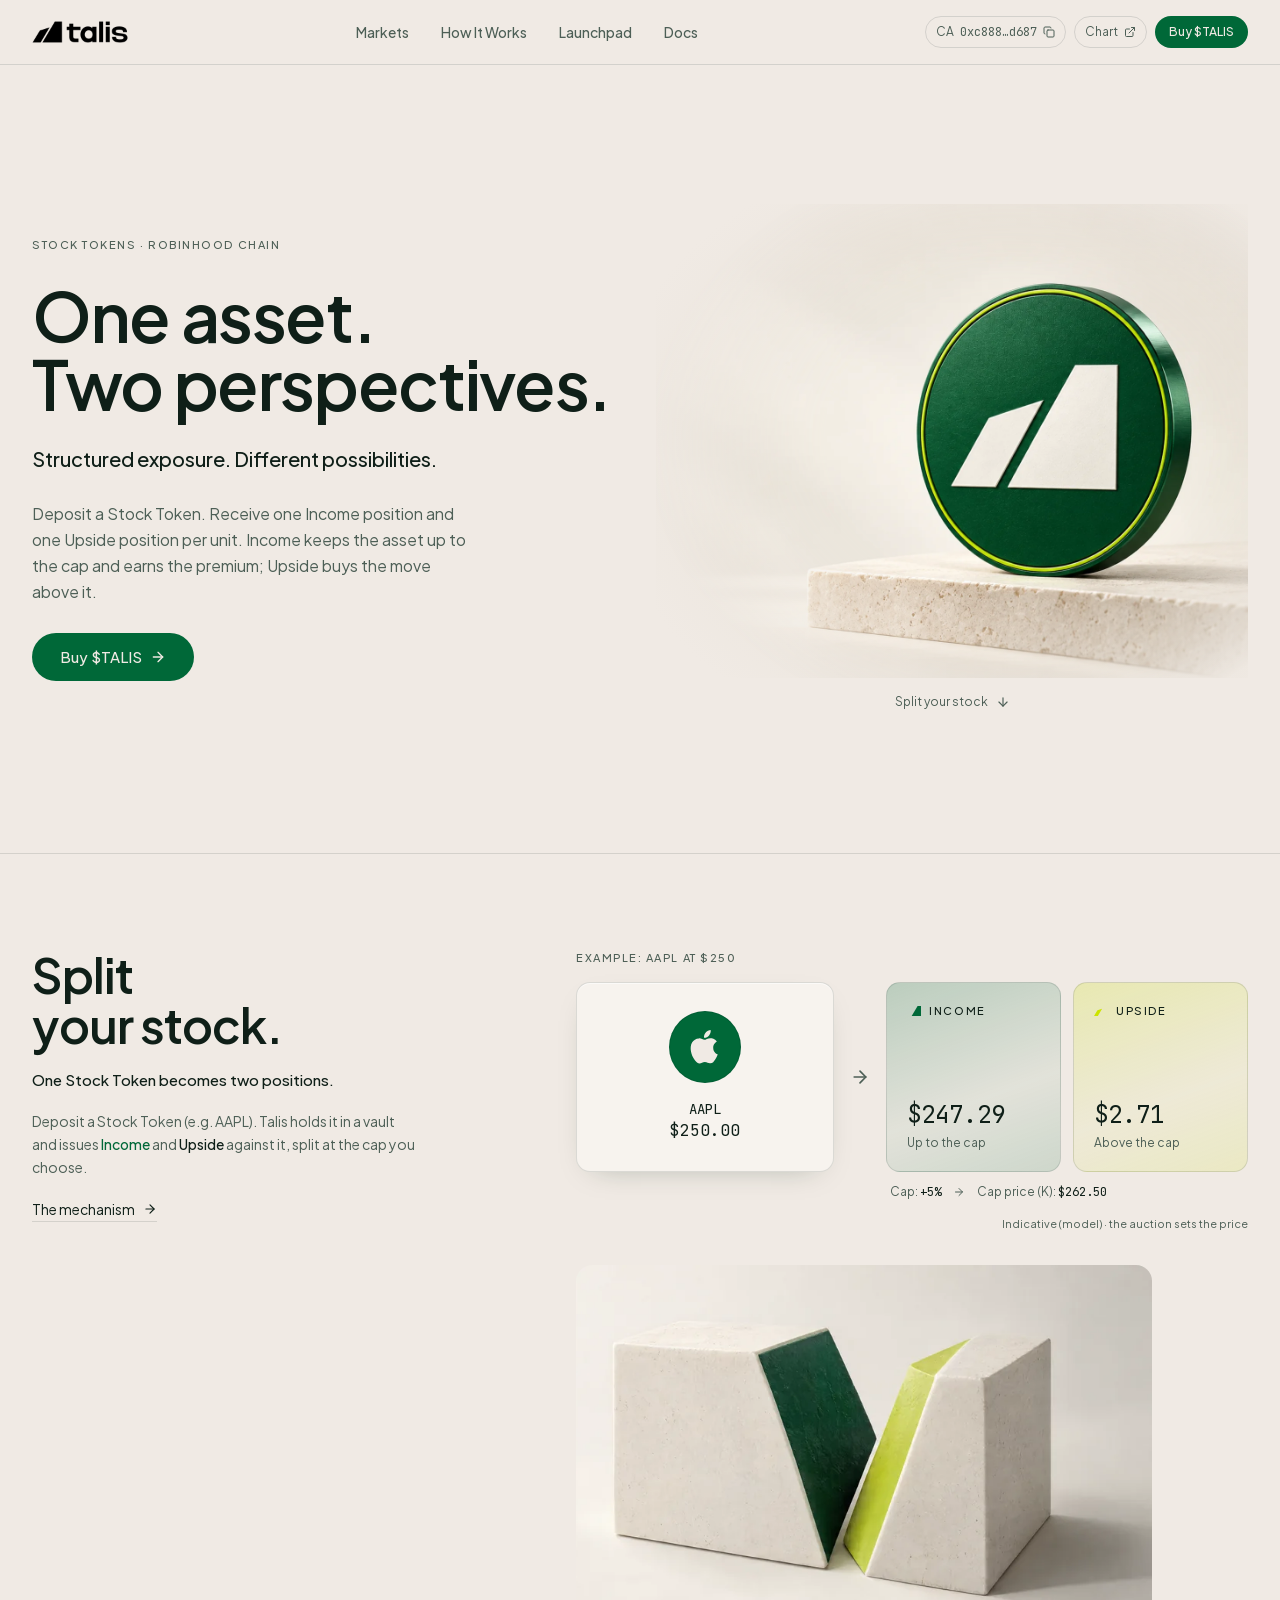
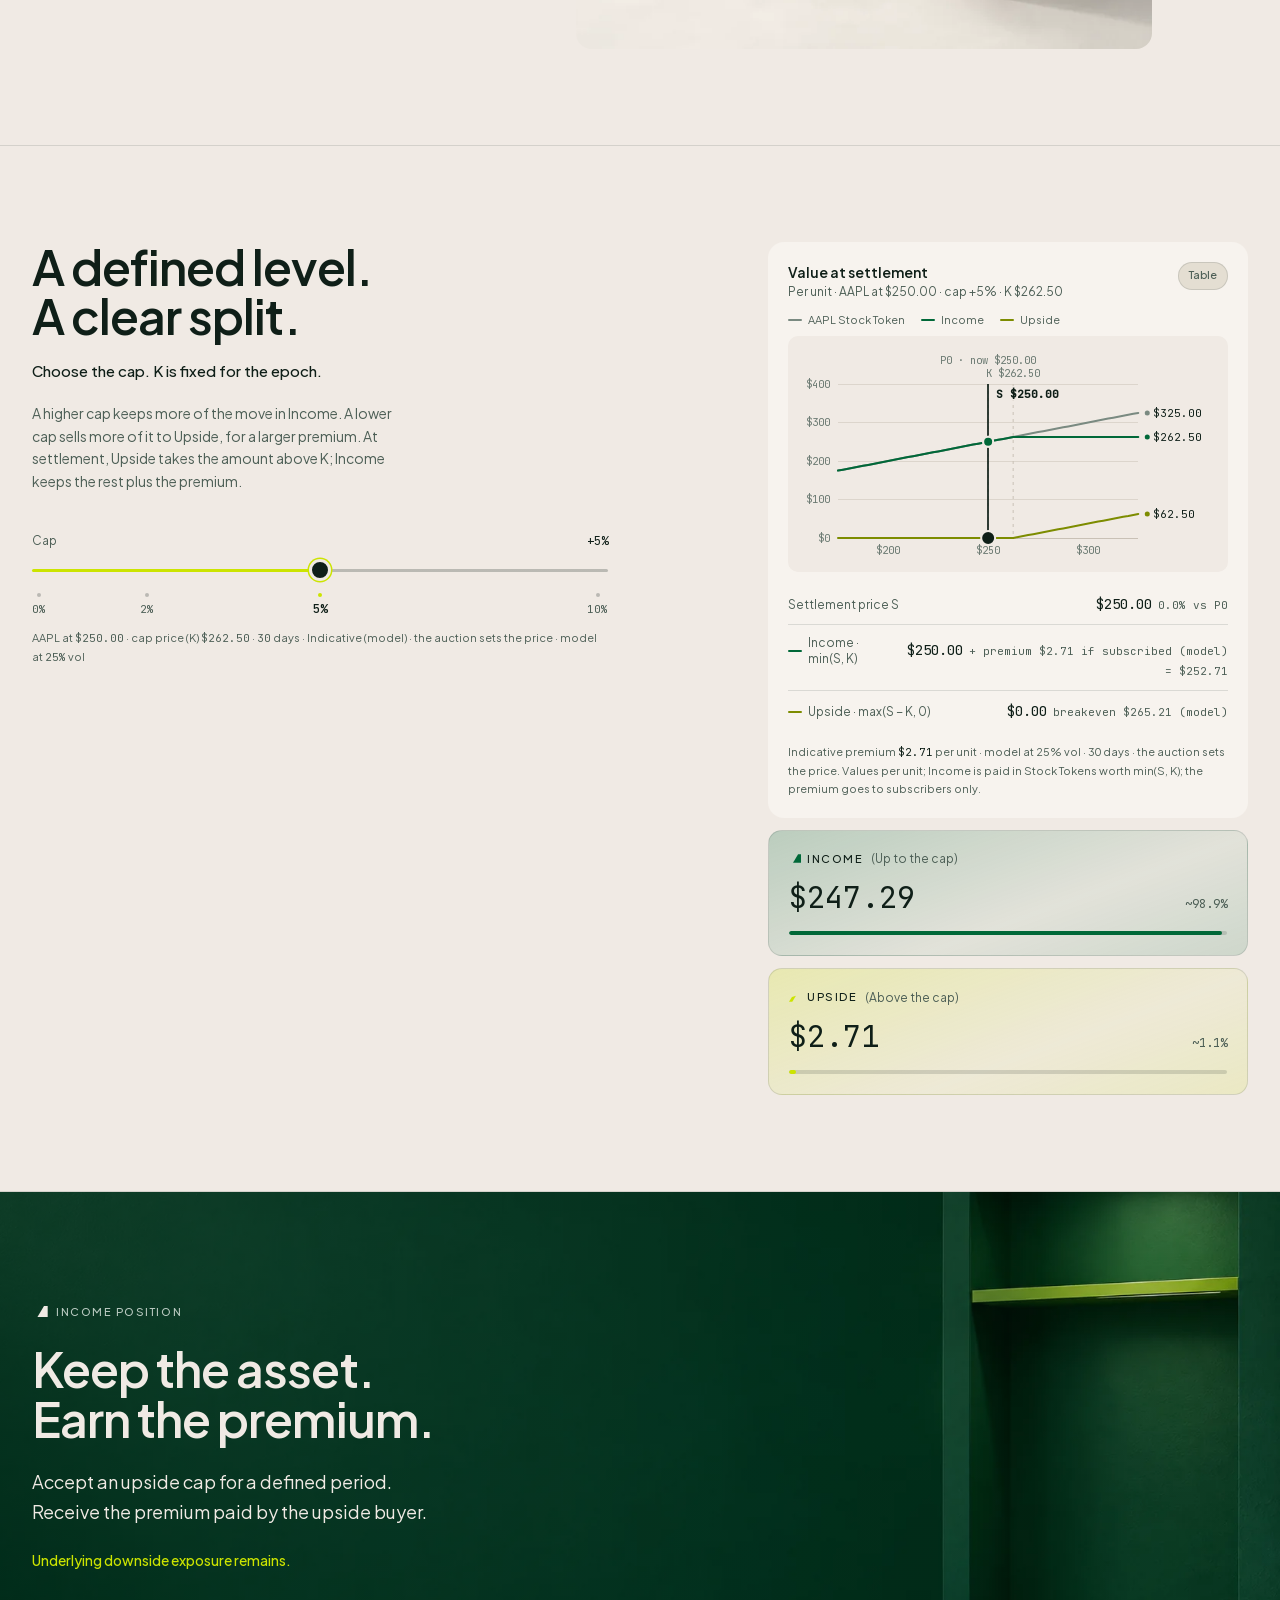
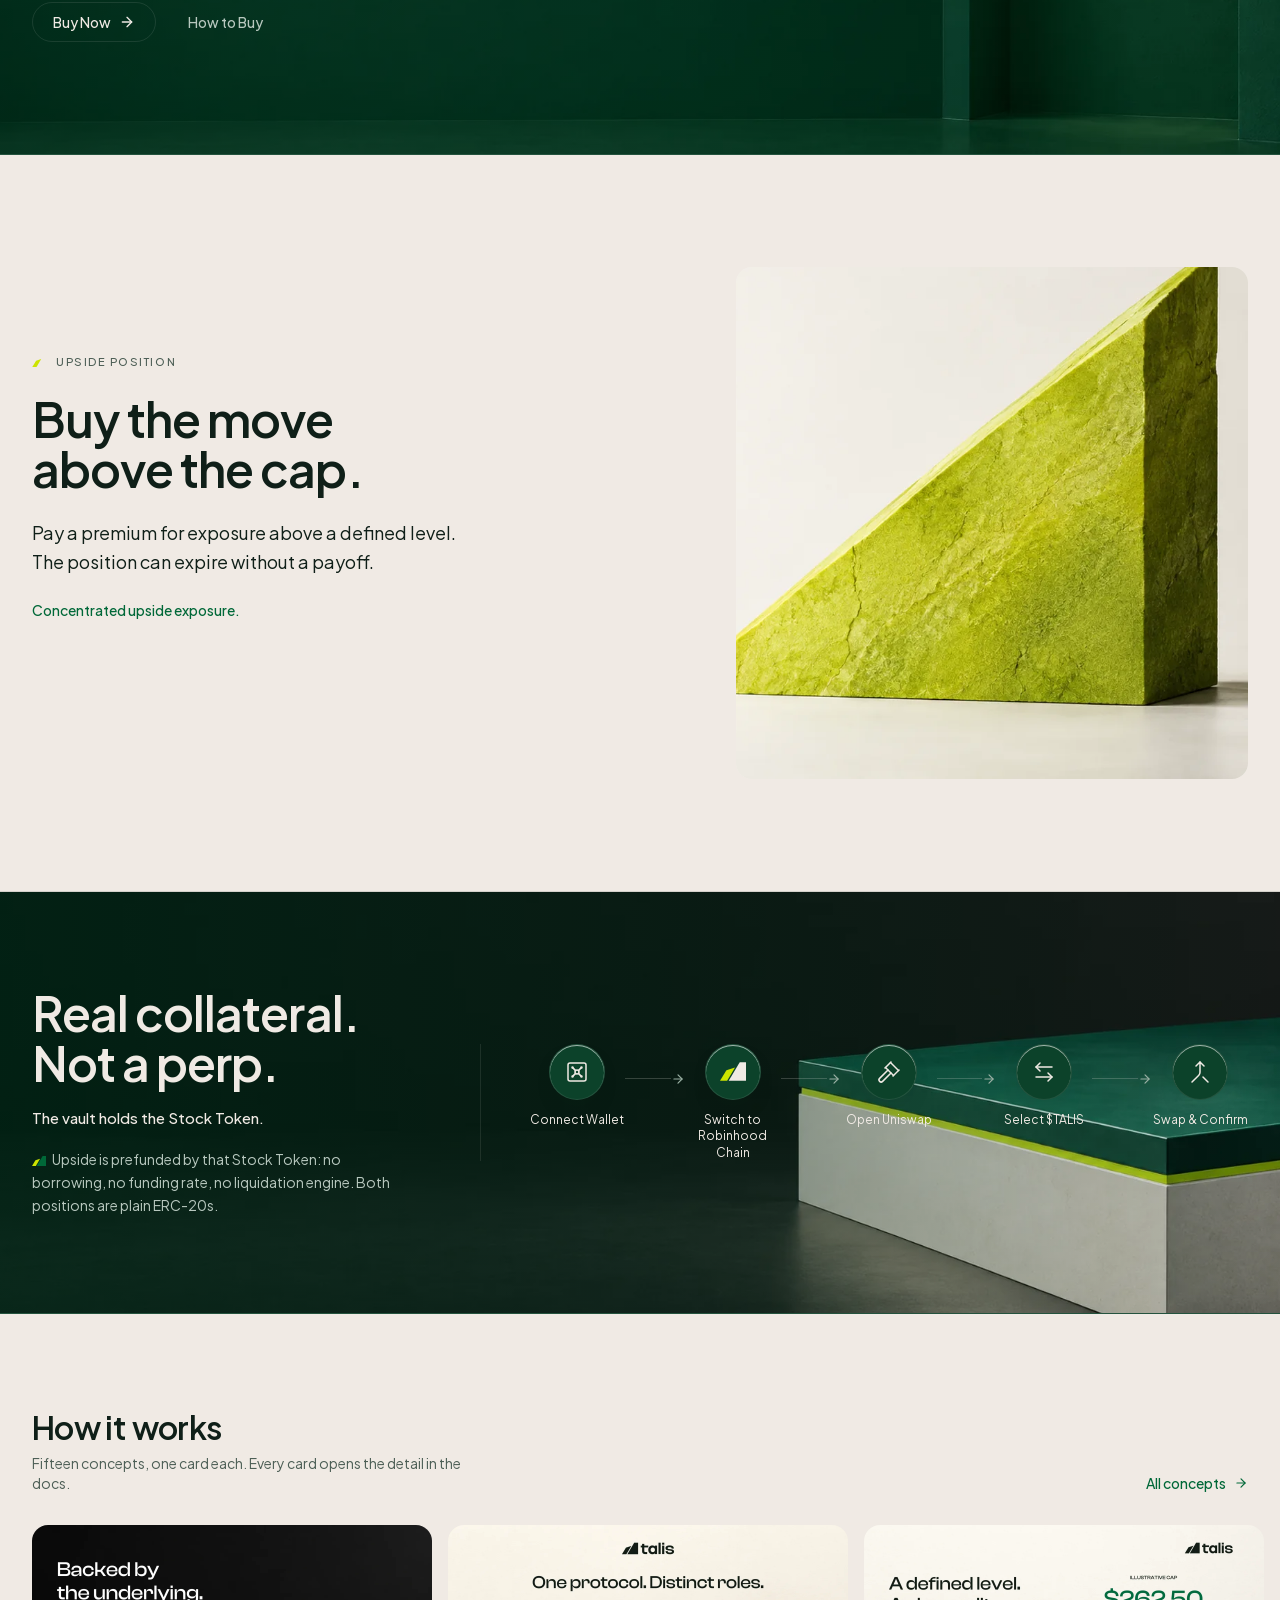
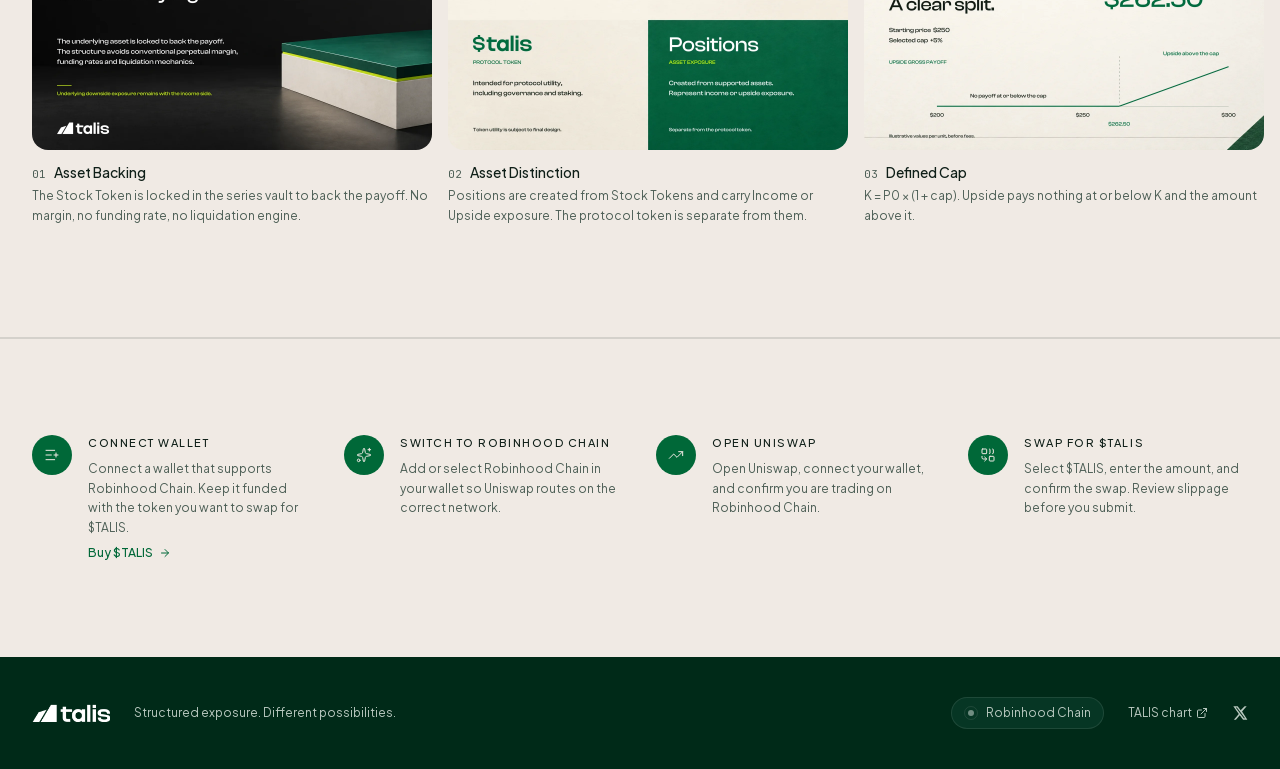
==== commit b773ea39: "." ====
--- a/index.html
+++ b/index.html
@@ -316,8 +316,8 @@
               <div class="items-center gap-2 hidden lg:flex">
                 <button
                   type="button"
-                  title="TALIS contract 0xComingSoon · click to copy"
-                  aria-label="Copy the TALIS contract address 0xComingSoon"
+                  title="TALIS contract 0xc8885f68acb213b144fda1835d61ef05d88ad687 · click to copy"
+                  aria-label="Copy the TALIS contract address 0xc8885f68acb213b144fda1835d61ef05d88ad687"
                   class="inline-flex h-8 items-center gap-1.5 rounded-pill border border-rule bg-transparent px-2.5 text-xs text-muted transition-colors hover:border-fg hover:text-fg"
                 >
                   <span>CA</span><span class="font-mono tnum">0xd5D2…D8e2</span
@@ -4308,7 +4308,7 @@
     <script>
       self.__next_f.push([
         1,
-        '"div",null,{"children":[["$","p",null,{"className":"font-mono text-xl text-fg tnum md:text-2xl","children":"$$2.71"}],["$","p",null,{"className":"mt-1 text-xs text-muted","children":"Above the cap"}]]}]]}]]}],["$","p",null,{"className":"flex items-center gap-3 px-1 text-xs text-muted tnum sm:col-start-3","children":[["$","span",null,{"children":["Cap: ","$L20"]}],"$L21","$L22"]}]]}],"$L23","$L24"]}]\n13:["$","$L25",null,{}]\n14:[["$","section",null,{"id":"income","aria-labelledby":"income-heading","className":"scope-dark relative isolate scroll-mt-28 overflow-hidden border-b border-line band-forest","children":[["$","$L7",null,{"src":"/brand/bg-income-position.webp","alt":"","fill":true,"sizes":"100vw","className":"-z-20 object-cover object-right"}],["$","div",null,{"aria-hidden":"true","className":"absolute inset-0 -z-10","style":{"background":"linear-gradient(90deg, rgba(0, 42, 24, 0.72) 0%, rgba(0, 42, 24, 0.45) 50%, rgba(0, 42, 24, 0.1) 100%)"}}],["$","div",null,{"className":"container-x grid gap-10 py-20 md:grid-cols-[minmax(0,7fr)_minmax(0,5fr)] md:py-28 [\u0026\u003e*]:min-w-0","children":["$","div",null,{"className":"flex max-w-xl flex-col gap-6","children":[["$","p",null,{"className":"label-caps flex items-center gap-2 text-on-dark-muted","children":[["$","svg",null,{"viewBox":"0 0 925 661","width":16,"height":11,"className":"inline-block shrink-0 align-middle","role":"$undefined","aria-label":"$undefined","aria-hidden":true,"children":[["$","path",null,{"d":"M310 660 L702 1 L703 0 L924 0 L925 1 L925 660 L924 661 L310 661 Z","fill":"var(--color-on-dark)"}],["$","path",null,{"d":"M0 660 L228 285 L230 283 L533 186 L534 186 L254 659 L252 661 L0 661 Z","fill":"transparent"}]]}],"Income position"]}],["$","h2",null,{"id":"income-heading","className":"display text-display-lg text-on-dark","children":["Keep the asset.",["$","br",null,{}],"Earn the premium."]}],["$","p",null,{"className":"text-base leading-relaxed text-on-dark md:text-lg","children":["Accept an upside cap for a defined period.",["$","br",null,{"className":"hidden sm:block"}]," Receive the premium paid by the upside buyer."]}],["$","p",null,{"className":"text-sm font-medium text-lime","children":"Underlying downside exposure remains."}],["$","div",null,{"className":"mt-2 flex flex-wrap gap-3","children":[["$","$L6",null,{"href":"https://app.uniswap.org/swap?chain=robinhood&inputCurrency=NATIVE&outputCurrency=0xComingSoon","className":"inline-flex items-center justify-center gap-2 rounded-pill font-medium whitespace-nowrap select-none transition-[background-color,border-color,box-shadow,transform,color] duration-150 ease-out-soft disabled:opacity-40 disabled:pointer-events-none active:translate-y-px border border-rule bg-transparent text-fg hover:border-fg hover:bg-raised h-10 px-5 text-sm","aria-disabled":"$undefined","children":["$undefined","Buy Now",["$","svg",null,{"ref":"$undefined","xmlns":"http://www.w3.org/2000/svg","width":24,"height":24,"viewBox":"0 0 24 24","fill":"none","stroke":"currentColor","strokeWidth":2,"strokeLinecap":"round","strokeLinejoin":"round","className":"lucide lucide-arrow-right size-4","aria-hidden":"true","children":[["$","path","1ays0h",{"d":"M5 12h14"}],["$","path","xquz4c",{"d":"m12 5 7 7-7 7"}],"$undefined"]}]]}],["$","$L6",null,{"href":"#the-mechanism","className":"inline-flex items-center justify-center gap-2 rounded-pill font-medium whitespace-nowrap select-none transition-[background-color,border-color,box-shadow,transform,color] duration-150 ease-out-soft disabled:opacity-40 disabled:pointer-events-none active:translate-y-px bg-transparent text-muted hover:text-fg hover:bg-raised h-10 px-5 text-sm","aria-disabled":"$undefined","children":["$undefined",["How ","to Buy"],"$undefined"]}]]}]]}]}]]}],["$","section",null,{"id":"upside","aria-labelledby":"upside-heading","className":"scroll-mt-28 border-b border-line","children":["$","div",null,{"className":"container-x grid gap-10 py-20 md:grid-cols-2 md:items-center md:gap-16 md:py-28 [\u0026\u003e*]:min-w-0","children":[["$","div",null,{"className":"flex max-w-xl flex-col gap-6","children":[["$","p",null,{"className":"label-caps flex it',
+        '"div",null,{"children":[["$","p",null,{"className":"font-mono text-xl text-fg tnum md:text-2xl","children":"$$2.71"}],["$","p",null,{"className":"mt-1 text-xs text-muted","children":"Above the cap"}]]}]]}]]}],["$","p",null,{"className":"flex items-center gap-3 px-1 text-xs text-muted tnum sm:col-start-3","children":[["$","span",null,{"children":["Cap: ","$L20"]}],"$L21","$L22"]}]]}],"$L23","$L24"]}]\n13:["$","$L25",null,{}]\n14:[["$","section",null,{"id":"income","aria-labelledby":"income-heading","className":"scope-dark relative isolate scroll-mt-28 overflow-hidden border-b border-line band-forest","children":[["$","$L7",null,{"src":"/brand/bg-income-position.webp","alt":"","fill":true,"sizes":"100vw","className":"-z-20 object-cover object-right"}],["$","div",null,{"aria-hidden":"true","className":"absolute inset-0 -z-10","style":{"background":"linear-gradient(90deg, rgba(0, 42, 24, 0.72) 0%, rgba(0, 42, 24, 0.45) 50%, rgba(0, 42, 24, 0.1) 100%)"}}],["$","div",null,{"className":"container-x grid gap-10 py-20 md:grid-cols-[minmax(0,7fr)_minmax(0,5fr)] md:py-28 [\u0026\u003e*]:min-w-0","children":["$","div",null,{"className":"flex max-w-xl flex-col gap-6","children":[["$","p",null,{"className":"label-caps flex items-center gap-2 text-on-dark-muted","children":[["$","svg",null,{"viewBox":"0 0 925 661","width":16,"height":11,"className":"inline-block shrink-0 align-middle","role":"$undefined","aria-label":"$undefined","aria-hidden":true,"children":[["$","path",null,{"d":"M310 660 L702 1 L703 0 L924 0 L925 1 L925 660 L924 661 L310 661 Z","fill":"var(--color-on-dark)"}],["$","path",null,{"d":"M0 660 L228 285 L230 283 L533 186 L534 186 L254 659 L252 661 L0 661 Z","fill":"transparent"}]]}],"Income position"]}],["$","h2",null,{"id":"income-heading","className":"display text-display-lg text-on-dark","children":["Keep the asset.",["$","br",null,{}],"Earn the premium."]}],["$","p",null,{"className":"text-base leading-relaxed text-on-dark md:text-lg","children":["Accept an upside cap for a defined period.",["$","br",null,{"className":"hidden sm:block"}]," Receive the premium paid by the upside buyer."]}],["$","p",null,{"className":"text-sm font-medium text-lime","children":"Underlying downside exposure remains."}],["$","div",null,{"className":"mt-2 flex flex-wrap gap-3","children":[["$","$L6",null,{"href":"https://app.uniswap.org/swap?chain=robinhood&inputCurrency=NATIVE&outputCurrency=0xc8885f68acb213b144fda1835d61ef05d88ad687","className":"inline-flex items-center justify-center gap-2 rounded-pill font-medium whitespace-nowrap select-none transition-[background-color,border-color,box-shadow,transform,color] duration-150 ease-out-soft disabled:opacity-40 disabled:pointer-events-none active:translate-y-px border border-rule bg-transparent text-fg hover:border-fg hover:bg-raised h-10 px-5 text-sm","aria-disabled":"$undefined","children":["$undefined","Buy Now",["$","svg",null,{"ref":"$undefined","xmlns":"http://www.w3.org/2000/svg","width":24,"height":24,"viewBox":"0 0 24 24","fill":"none","stroke":"currentColor","strokeWidth":2,"strokeLinecap":"round","strokeLinejoin":"round","className":"lucide lucide-arrow-right size-4","aria-hidden":"true","children":[["$","path","1ays0h",{"d":"M5 12h14"}],["$","path","xquz4c",{"d":"m12 5 7 7-7 7"}],"$undefined"]}]]}],["$","$L6",null,{"href":"#the-mechanism","className":"inline-flex items-center justify-center gap-2 rounded-pill font-medium whitespace-nowrap select-none transition-[background-color,border-color,box-shadow,transform,color] duration-150 ease-out-soft disabled:opacity-40 disabled:pointer-events-none active:translate-y-px bg-transparent text-muted hover:text-fg hover:bg-raised h-10 px-5 text-sm","aria-disabled":"$undefined","children":["$undefined",["How ","to Buy"],"$undefined"]}]]}]]}]}]]}],["$","section",null,{"id":"upside","aria-labelledby":"upside-heading","className":"scroll-mt-28 border-b border-line","children":["$","div",null,{"className":"container-x grid gap-10 py-20 md:grid-cols-2 md:items-center md:gap-16 md:py-28 [\u0026\u003e*]:min-w-0","children":[["$","div",null,{"className":"flex max-w-xl flex-col gap-6","children":[["$","p",null,{"className":"label-caps flex it',
       ]);
     </script>
     <script>
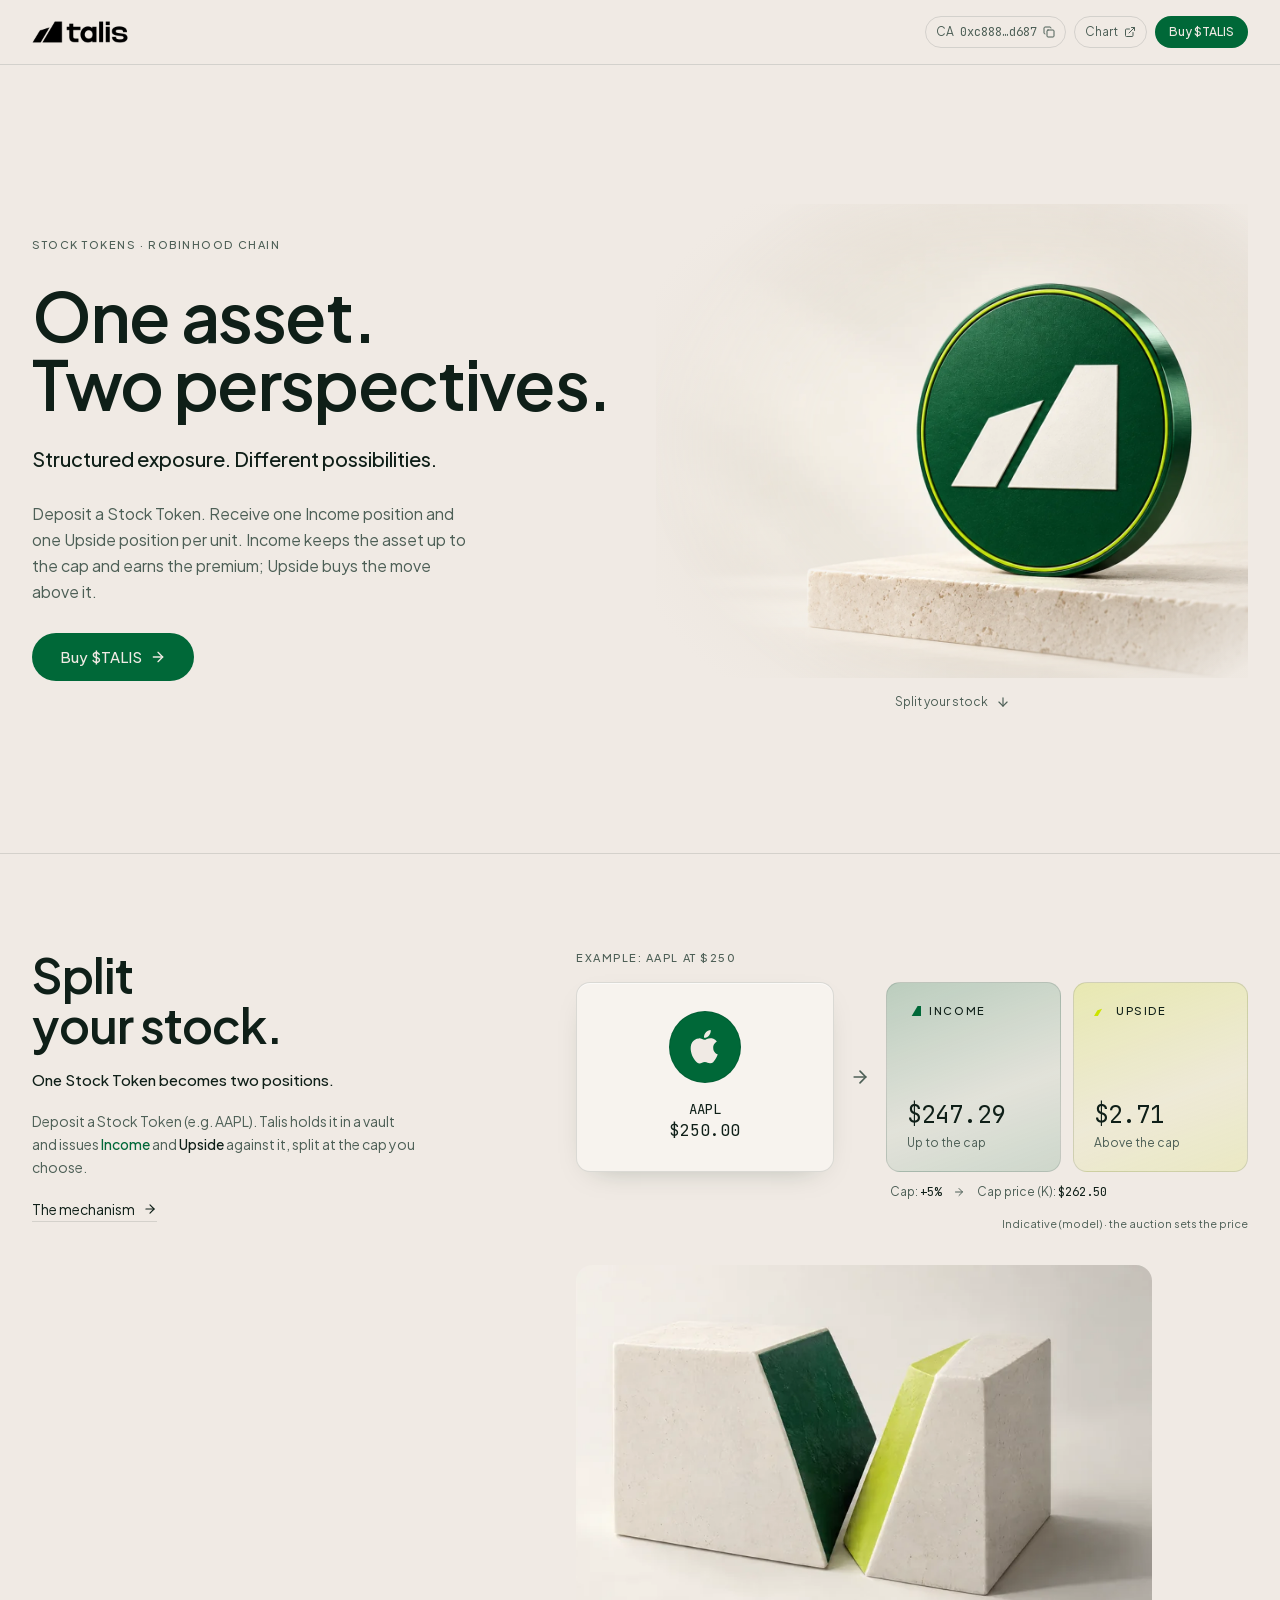
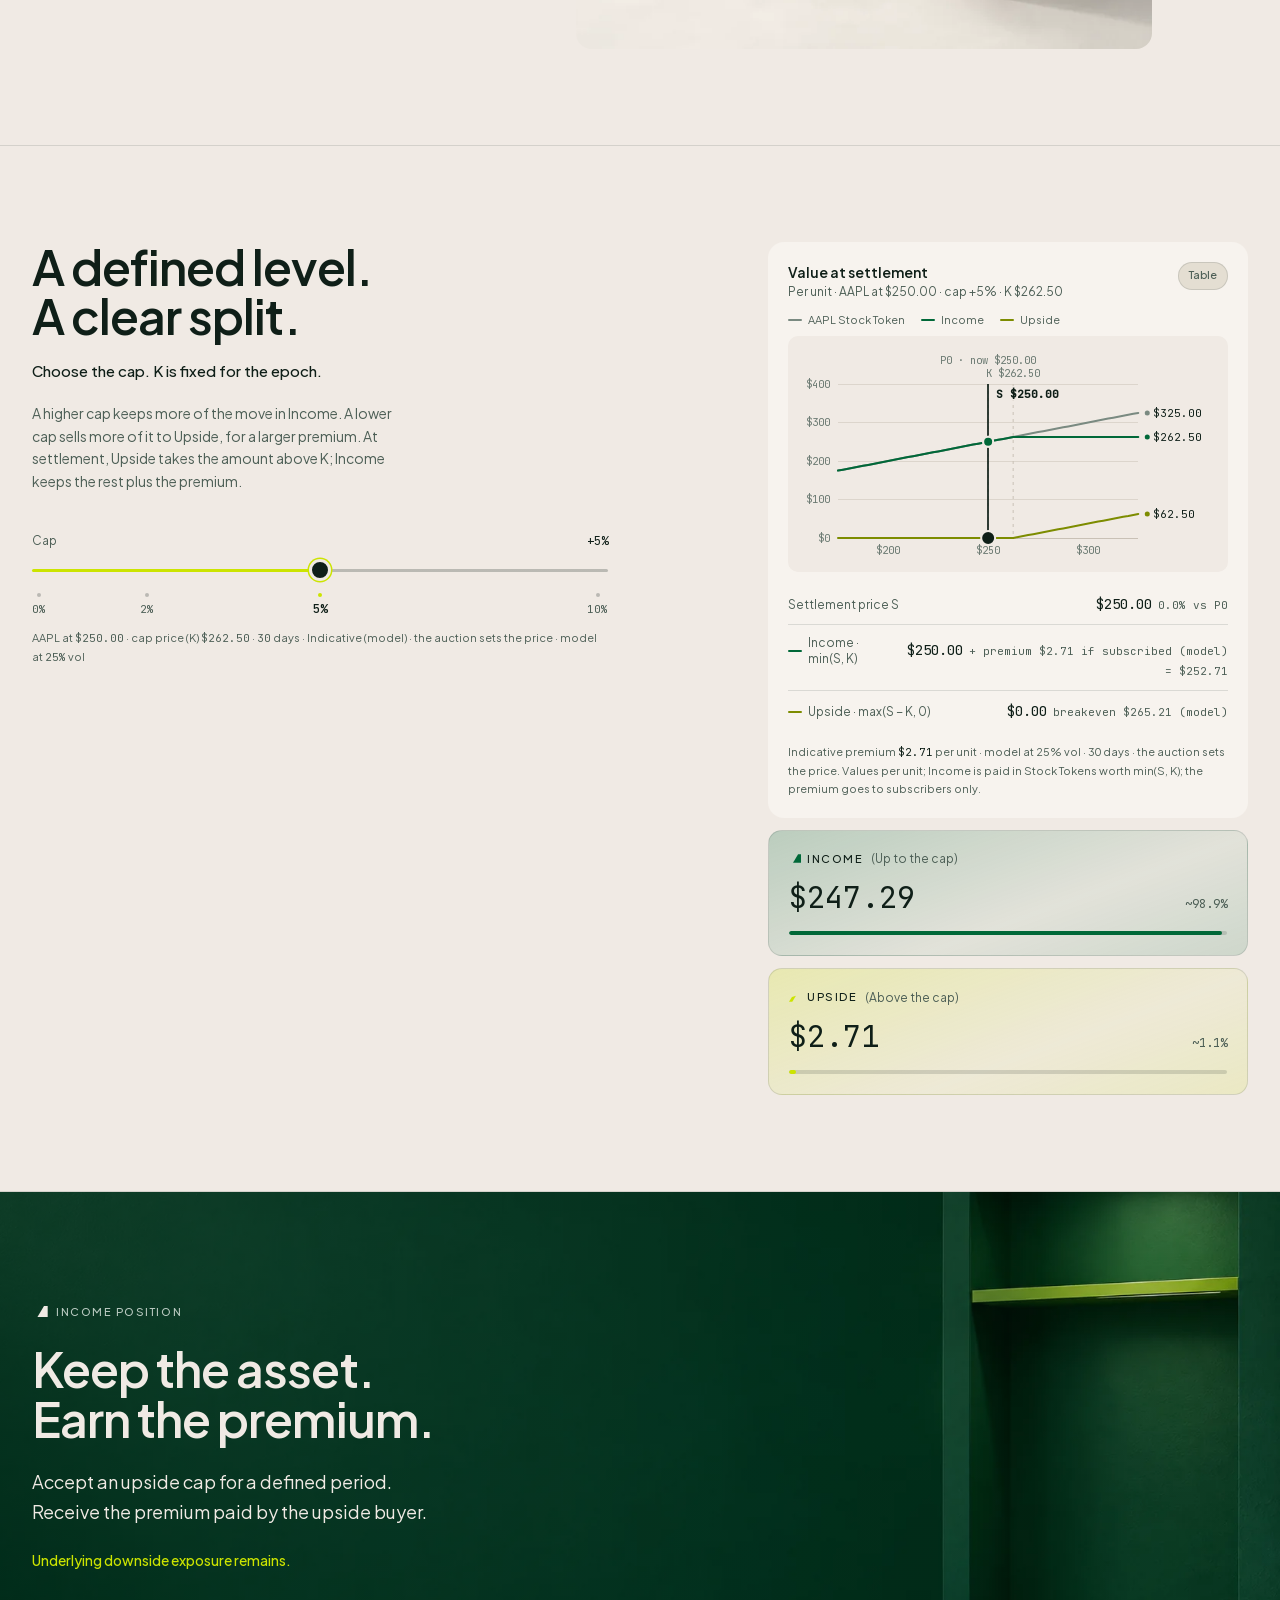
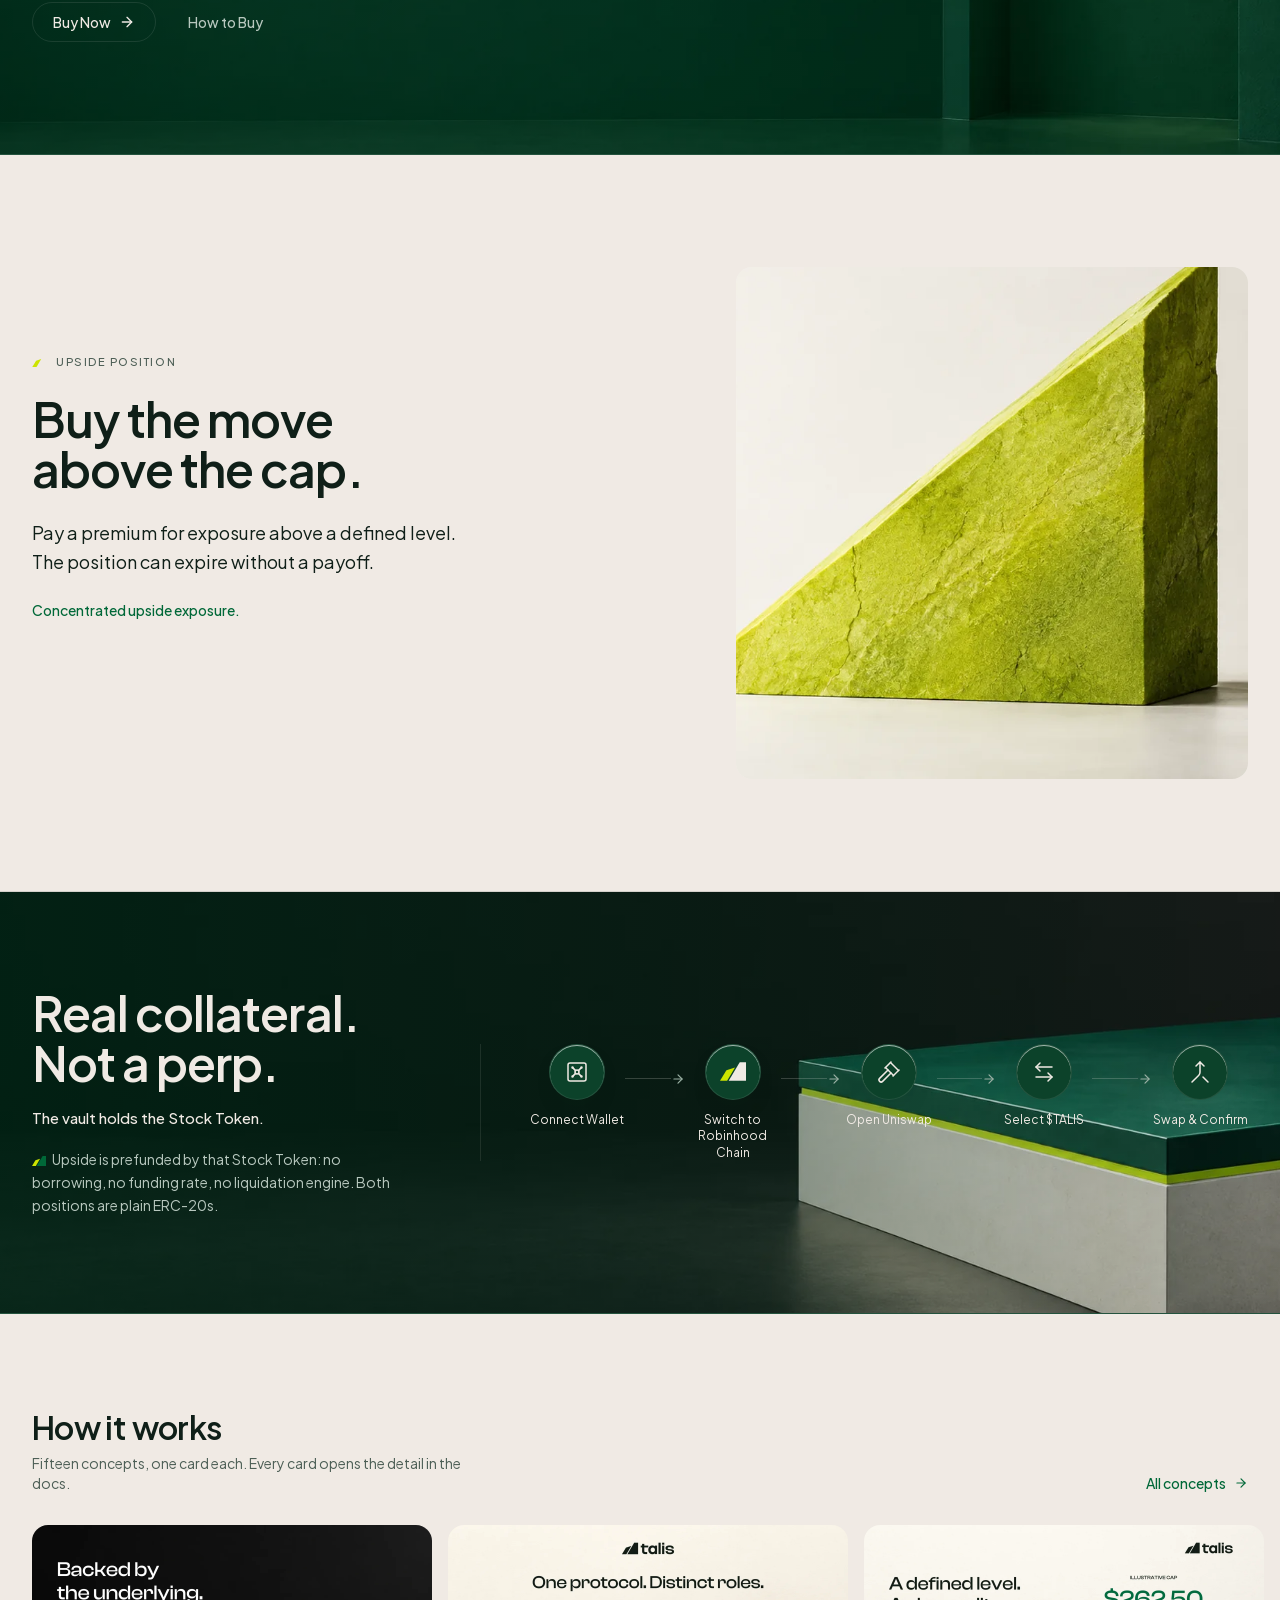
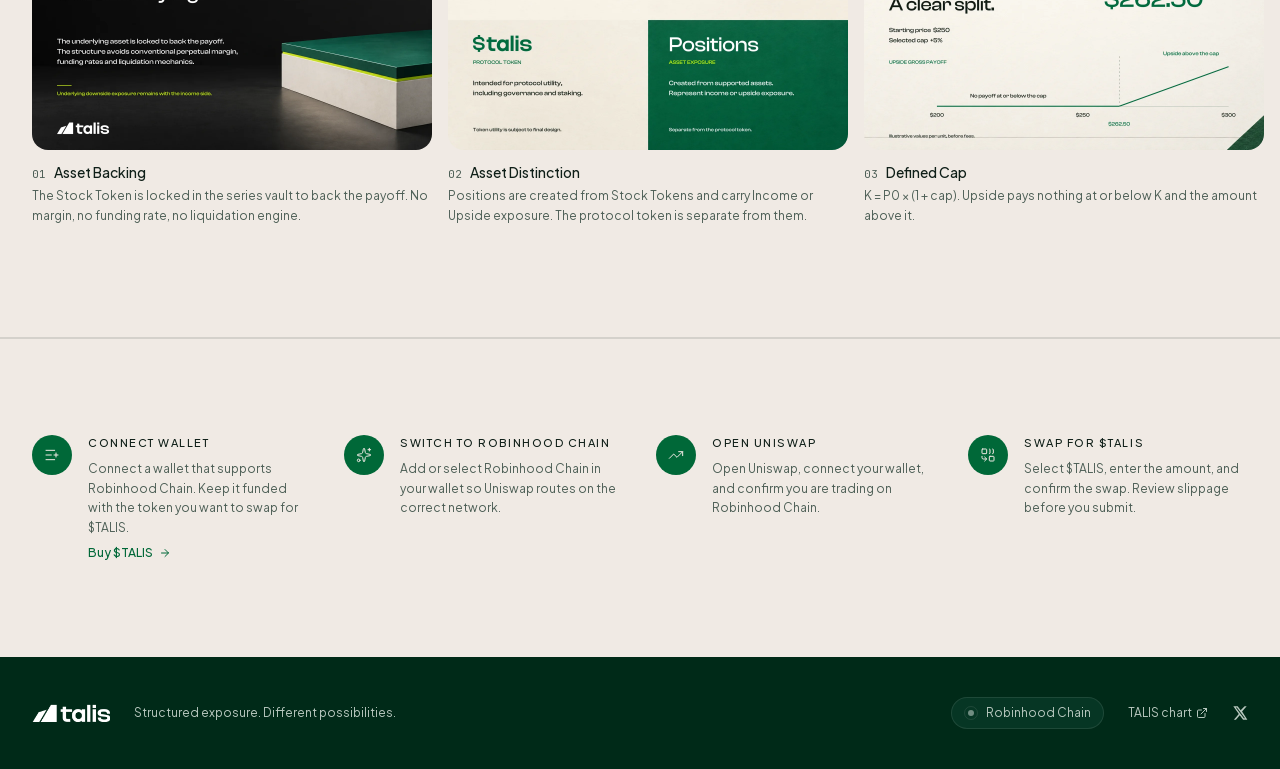
==== commit 6d31a615: "." ====
--- a/index.html
+++ b/index.html
@@ -298,9 +298,9 @@
                   src="/brand/wordmark-black.png" /></span
             ></a>
             <nav aria-label="Primary" class="hidden items-center gap-8 md:flex">
-              <a
+              <!-- <a
                 class="text-sm font-medium text-muted transition-colors hover:text-fg"
-                href="/app/markets"
+                href="https://app.uniswap.org/swap?chain=robinhood&inputCurrency=NATIVE&outputCurrency=0xc8885f68acb213b144fda1835d61ef05d88ad687"
                 >Markets</a
               ><a
                 class="text-sm font-medium text-muted transition-colors hover:text-fg"
@@ -310,7 +310,7 @@
                 class="text-sm font-medium text-muted transition-colors hover:text-fg"
                 href="/docs"
                 >Docs</a
-              >
+              > -->
             </nav>
             <div class="flex items-center gap-2">
               <div class="items-center gap-2 hidden lg:flex">
@@ -347,7 +347,7 @@
                     ></path></svg
                   ><span role="status" class="sr-only"></span></button
                 ><a
-                  href="https://dexscreener.com/robinhood/0x3430fe00a00c586c9e879ce5ba3ab7b76a2fc3843ca63d84c0c5fa9879ebc0b6"
+                  href="https://dexscreener.com/robinhood/0x8a207f8a985b7996d9cd4af6469eb1768bc920c3"
                   target="_blank"
                   rel="noreferrer noopener"
                   title="TALIS chart on DexScreener (opens in a new tab)"
@@ -374,7 +374,7 @@
               </div>
               <a
                 class="items-center justify-center gap-2 rounded-pill font-medium whitespace-nowrap select-none transition-[background-color,border-color,box-shadow,transform,color] duration-150 ease-out-soft disabled:opacity-40 disabled:pointer-events-none active:translate-y-px bg-primary text-on-primary hover:bg-primary-hover h-8 px-3.5 text-xs hidden sm:inline-flex"
-                href="/app/markets"
+                href="https://app.uniswap.org/swap?chain=robinhood&inputCurrency=NATIVE&outputCurrency=0xc8885f68acb213b144fda1835d61ef05d88ad687"
                 >Buy $TALIS</a
               ><button
                 type="button"
@@ -431,7 +431,7 @@
                 <div class="flex flex-wrap items-center gap-3">
                   <a
                     class="inline-flex items-center justify-center gap-2 rounded-pill font-medium whitespace-nowrap select-none transition-[background-color,border-color,box-shadow,transform,color] duration-150 ease-out-soft disabled:opacity-40 disabled:pointer-events-none active:translate-y-px bg-primary text-on-primary hover:bg-primary-hover h-12 px-7 text-[15px]"
-                    href="/app/markets"
+                    href="https://app.uniswap.org/swap?chain=robinhood&inputCurrency=NATIVE&outputCurrency=0xc8885f68acb213b144fda1835d61ef05d88ad687"
                     >Buy $TALIS<svg
                       xmlns="http://www.w3.org/2000/svg"
                       width="24"
@@ -2581,7 +2581,7 @@
                 <div class="mt-2 flex flex-wrap gap-3">
                   <a
                     class="inline-flex items-center justify-center gap-2 rounded-pill font-medium whitespace-nowrap select-none transition-[background-color,border-color,box-shadow,transform,color] duration-150 ease-out-soft disabled:opacity-40 disabled:pointer-events-none active:translate-y-px border border-rule bg-transparent text-fg hover:border-fg hover:bg-raised h-10 px-5 text-sm"
-                    href="/app/markets"
+                    href="https://app.uniswap.org/swap?chain=robinhood&inputCurrency=NATIVE&outputCurrency=0xc8885f68acb213b144fda1835d61ef05d88ad687"
                     >Markets<svg
                       xmlns="http://www.w3.org/2000/svg"
                       width="24"
@@ -3234,7 +3234,7 @@
               >
                 <a
                   class="inline-flex items-center gap-2 rounded-md text-sm font-medium text-income transition-colors hover:text-forest-deep"
-                  href="/app/markets"
+                  href="https://app.uniswap.org/swap?chain=robinhood&inputCurrency=NATIVE&outputCurrency=0xc8885f68acb213b144fda1835d61ef05d88ad687"
                   >View all markets<svg
                     xmlns="http://www.w3.org/2000/svg"
                     width="24"
@@ -4023,7 +4023,7 @@
                     </p>
                     <a
                       class="inline-flex w-fit items-center gap-1.5 rounded-md text-xs font-medium text-income transition-colors hover:text-forest-deep"
-                      href="/app/markets"
+                      href="https://app.uniswap.org/swap?chain=robinhood&inputCurrency=NATIVE&outputCurrency=0xc8885f68acb213b144fda1835d61ef05d88ad687"
                       >Buy $TALIS<svg
                         xmlns="http://www.w3.org/2000/svg"
                         width="24"
@@ -4192,7 +4192,7 @@
                   >Privacy</a
                 ><a class="rounded-md hover:text-on-dark" href="/docs">Docs</a
                 ><a
-                  href="https://dexscreener.com/robinhood/0x3430fe00a00c586c9e879ce5ba3ab7b76a2fc3843ca63d84c0c5fa9879ebc0b6"
+                  href="https://dexscreener.com/robinhood/0x8a207f8a985b7996d9cd4af6469eb1768bc920c3"
                   target="_blank"
                   rel="noreferrer noopener"
                   class="inline-flex items-center gap-1 rounded-md hover:text-on-dark"
@@ -4272,25 +4272,25 @@
     <script>
       self.__next_f.push([
         1,
-        'ic/chunks/7727-1490195107ebd818.js","1595","static/chunks/1595-91ac3cd0541601b5.js","5522","static/chunks/app/(marketing)/page-4f889a47d08a31c6.js"],"Image"]\n8:I[95646,["9276","static/chunks/fa170c47-e38ecab162b807ad.js","4133","static/chunks/4133-aed92b7d864f2973.js","755","static/chunks/755-197f71c3ffc74629.js","3869","static/chunks/3869-03c3728e0d870d01.js","756","static/chunks/756-1eb2302f27c9ae7d.js","2976","static/chunks/2976-8885eb34b6161e12.js","4520","static/chunks/4520-4db2b4d7702e9804.js","592","static/chunks/592-c2b445928752e3de.js","2193","static/chunks/2193-b4a9872e51a9c66e.js","9181","static/chunks/app/(marketing)/layout-ffccdc2724e1b975.js"],"ChainChip"]\nf:I[11638,["4133","static/chunks/4133-aed92b7d864f2973.js","4219","static/chunks/app/global-error-168f39a5e40f2acf.js"],"default"]\n:HL["/_next/static/media/558ca1a6aa3cb55e-s.p.woff2","font",{"crossOrigin":"","type":"font/woff2"}]\n:HL["/_next/static/media/636a5ac981f94f8b-s.p.woff2","font",{"crossOrigin":"","type":"font/woff2"}]\n:HL["/_next/static/css/4c611345604c5f9e.css","style"]\n:HL["/_next/static/css/f64f0da371844106.css","style"]\n0:{"P":null,"b":"IgiHsDcscXbEdnYaJKDNK","p":"","c":["",""],"i":false,"f":[[["",{"children":["(marketing)",{"children":["__PAGE__",{}]}]},"$undefined","$undefined",true],["",["$","$1","c",{"children":[[["$","link","0",{"rel":"stylesheet","href":"/_next/static/css/4c611345604c5f9e.css","precedence":"next","crossOrigin":"$undefined","nonce":"$undefined"}],["$","link","1",{"rel":"stylesheet","href":"/_next/static/css/f64f0da371844106.css","precedence":"next","crossOrigin":"$undefined","nonce":"$undefined"}]],["$","html",null,{"lang":"en","className":"__variable_14db65 __variable_6d24ac","suppressHydrationWarning":true,"children":["$","body",null,{"className":"bg-bg text-fg","children":["$","$L2",null,{"children":[null,["$","$L3",null,{"parallelRouterKey":"children","error":"$undefined","errorStyles":"$undefined","errorScripts":"$undefined","template":["$","$L4",null,{}],"templateStyles":"$undefined","templateScripts":"$undefined","notFound":[["$","div",null,{"className":"flex min-h-dvh flex-col","children":[["$","a",null,{"href":"#main","className":"sr-only z-[60] rounded-pill bg-fg px-4 py-2 text-sm font-medium text-bg focus:not-sr-only focus:fixed focus:left-4 focus:top-10","children":"Skip to content"}],["$","$L5",null,{}],["$","main",null,{"id":"main","className":"container-x flex flex-1 flex-col justify-center py-20","children":[["$","p",null,{"className":"label-caps","children":"404"}],["$","h1",null,{"className":"display text-display-xl mt-4","children":["No such",["$","br",null,{}],"page."]}],["$","p",null,{"className":"mt-6 max-w-md text-sm text-muted","children":"The address does not match a route. Markets, positions and the launchpad live in the app."}],["$","div",null,{"className":"mt-8 flex flex-wrap gap-3","children":[["$","$L6",null,{"href":"/app/markets","className":"inline-flex items-center justify-center gap-2 rounded-pill font-medium whitespace-nowrap select-none transition-[background-color,border-color,box-shadow,transform,color] duration-150 ease-out-soft disabled:opacity-40 disabled:pointer-events-none active:translate-y-px bg-primary text-on-primary hover:bg-primary-hover h-10 px-5 text-sm","aria-disabled":"$undefined","children":["$undefined","Open Markets",["$","svg",null,{"ref":"$undefined","xmlns":"http://www.w3.org/2000/svg","width":24,"height":24,"viewBox":"0 0 24 24","fill":"none","stroke":"currentColor","strokeWidth":2,"strokeLinecap":"round","strokeLinejoin":"round","className":"lucide lucide-arrow-right size-4","aria-hidden":"true","children":[["$","path","1ays0h",{"d":"M5 12h14"}],["$","path","xquz4c",{"d":"m12 5 7 7-7 7"}],"$undefined"]}]]}],["$","$L6",null,{"href":"/","className":"inline-flex items-center justify-center gap-2 rounded-pill font-medium whitespace-nowrap select-none transition-[background-color,border-color,box-shadow,transform,color] duration-150 ease-out-soft disabled:opacity-40 disabled:pointer-events-none active:translate-y-px border border-rule bg-transparent text-fg hover:',
+        'ic/chunks/7727-1490195107ebd818.js","1595","static/chunks/1595-91ac3cd0541601b5.js","5522","static/chunks/app/(marketing)/page-4f889a47d08a31c6.js"],"Image"]\n8:I[95646,["9276","static/chunks/fa170c47-e38ecab162b807ad.js","4133","static/chunks/4133-aed92b7d864f2973.js","755","static/chunks/755-197f71c3ffc74629.js","3869","static/chunks/3869-03c3728e0d870d01.js","756","static/chunks/756-1eb2302f27c9ae7d.js","2976","static/chunks/2976-8885eb34b6161e12.js","4520","static/chunks/4520-4db2b4d7702e9804.js","592","static/chunks/592-c2b445928752e3de.js","2193","static/chunks/2193-b4a9872e51a9c66e.js","9181","static/chunks/app/(marketing)/layout-ffccdc2724e1b975.js"],"ChainChip"]\nf:I[11638,["4133","static/chunks/4133-aed92b7d864f2973.js","4219","static/chunks/app/global-error-168f39a5e40f2acf.js"],"default"]\n:HL["/_next/static/media/558ca1a6aa3cb55e-s.p.woff2","font",{"crossOrigin":"","type":"font/woff2"}]\n:HL["/_next/static/media/636a5ac981f94f8b-s.p.woff2","font",{"crossOrigin":"","type":"font/woff2"}]\n:HL["/_next/static/css/4c611345604c5f9e.css","style"]\n:HL["/_next/static/css/f64f0da371844106.css","style"]\n0:{"P":null,"b":"IgiHsDcscXbEdnYaJKDNK","p":"","c":["",""],"i":false,"f":[[["",{"children":["(marketing)",{"children":["__PAGE__",{}]}]},"$undefined","$undefined",true],["",["$","$1","c",{"children":[[["$","link","0",{"rel":"stylesheet","href":"/_next/static/css/4c611345604c5f9e.css","precedence":"next","crossOrigin":"$undefined","nonce":"$undefined"}],["$","link","1",{"rel":"stylesheet","href":"/_next/static/css/f64f0da371844106.css","precedence":"next","crossOrigin":"$undefined","nonce":"$undefined"}]],["$","html",null,{"lang":"en","className":"__variable_14db65 __variable_6d24ac","suppressHydrationWarning":true,"children":["$","body",null,{"className":"bg-bg text-fg","children":["$","$L2",null,{"children":[null,["$","$L3",null,{"parallelRouterKey":"children","error":"$undefined","errorStyles":"$undefined","errorScripts":"$undefined","template":["$","$L4",null,{}],"templateStyles":"$undefined","templateScripts":"$undefined","notFound":[["$","div",null,{"className":"flex min-h-dvh flex-col","children":[["$","a",null,{"href":"#main","className":"sr-only z-[60] rounded-pill bg-fg px-4 py-2 text-sm font-medium text-bg focus:not-sr-only focus:fixed focus:left-4 focus:top-10","children":"Skip to content"}],["$","$L5",null,{}],["$","main",null,{"id":"main","className":"container-x flex flex-1 flex-col justify-center py-20","children":[["$","p",null,{"className":"label-caps","children":"404"}],["$","h1",null,{"className":"display text-display-xl mt-4","children":["No such",["$","br",null,{}],"page."]}],["$","p",null,{"className":"mt-6 max-w-md text-sm text-muted","children":"The address does not match a route. Markets, positions and the launchpad live in the app."}],["$","div",null,{"className":"mt-8 flex flex-wrap gap-3","children":[["$","$L6",null,{"href":"https://app.uniswap.org/swap?chain=robinhood&inputCurrency=NATIVE&outputCurrency=0xc8885f68acb213b144fda1835d61ef05d88ad687","className":"inline-flex items-center justify-center gap-2 rounded-pill font-medium whitespace-nowrap select-none transition-[background-color,border-color,box-shadow,transform,color] duration-150 ease-out-soft disabled:opacity-40 disabled:pointer-events-none active:translate-y-px bg-primary text-on-primary hover:bg-primary-hover h-10 px-5 text-sm","aria-disabled":"$undefined","children":["$undefined","Open Markets",["$","svg",null,{"ref":"$undefined","xmlns":"http://www.w3.org/2000/svg","width":24,"height":24,"viewBox":"0 0 24 24","fill":"none","stroke":"currentColor","strokeWidth":2,"strokeLinecap":"round","strokeLinejoin":"round","className":"lucide lucide-arrow-right size-4","aria-hidden":"true","children":[["$","path","1ays0h",{"d":"M5 12h14"}],["$","path","xquz4c",{"d":"m12 5 7 7-7 7"}],"$undefined"]}]]}],["$","$L6",null,{"href":"/","className":"inline-flex items-center justify-center gap-2 rounded-pill font-medium whitespace-nowrap select-none transition-[background-color,border-color,box-shadow,transform,color] duration-150 ease-out-soft disabled:opacity-40 disabled:pointer-events-none active:translate-y-px border border-rule bg-transparent text-fg hover:',
       ]);
     </script>
     <script>
       self.__next_f.push([
         1,
-        'border-fg hover:bg-raised h-10 px-5 text-sm","aria-disabled":"$undefined","children":["$undefined","Home","$undefined"]}]]}]]}],["$","footer",null,{"className":"scope-dark bg-forest-ink text-on-dark","children":["$","div",null,{"className":"container-x flex flex-col gap-6 py-10 md:flex-row md:items-center md:justify-between","children":[["$","div",null,{"className":"flex flex-col gap-3 sm:flex-row sm:items-center sm:gap-6","children":[["$","$L6",null,{"href":"/","aria-label":"Talis home","className":"inline-flex items-center rounded-md","children":["$","span",null,{"className":"relative inline-block shrink-0 overflow-hidden","style":{"width":78,"height":18},"children":["$","$L7",null,{"src":"/brand/wordmark-white.png","alt":"Talis","width":900,"height":300,"priority":true,"className":"absolute max-w-none","style":{"width":122.72727272727272,"height":40.90909090909091,"left":-22.227272727272727,"top":-11.454545454545455}}]}]}],["$","p",null,{"className":"text-xs text-on-dark-muted","children":"Structured exposure. Different possibilities."}]]}],["$","div",null,{"className":"flex flex-wrap items-center gap-x-6 gap-y-3","children":[["$","$L8",null,{}],["$","nav",null,{"aria-label":"Site","className":"flex flex-wrap items-center gap-5 text-xs text-on-dark-muted","children":[["$","$L6",null,{"href":"/risk","className":"rounded-md hover:text-on-dark","children":"Risk"}],["$","$L6",null,{"href":"/terms","className":"rounded-md hover:text-on-dark","children":"Terms"}],["$","$L6",null,{"href":"/privacy","className":"rounded-md hover:text-on-dark","children":"Privacy"}],"$L9","$La"]}],"$Lb"]}]]}]}]]}],[]],"forbidden":"$undefined","unauthorized":"$undefined"}]]}]}]}]]}],{"children":["(marketing)","$Lc",{"children":["__PAGE__","$Ld",{},null,false]},null,false]},null,false],"$Le",false]],"m":"$undefined","G":["$f",[]],"s":false,"S":true}\n10:I[30044,["4133","static/chunks/4133-aed92b7d864f2973.js","755","static/chunks/755-197f71c3ffc74629.js","4520","static/chunks/4520-4db2b4d7702e9804.js","7107","static/chunks/app/(marketing)/error-03c568a6792eef7a.js"],"default"]\n1b:I[49409,[],"ViewportBoundary"]\n1d:I[49409,[],"MetadataBoundary"]\n1e:"$Sreact.suspense"\n9:["$","$L6",null,{"href":"/docs","className":"rounded-md hover:text-on-dark","children":"Docs"}]\na:["$","a",null,{"href":"https://dexscreener.com/robinhood/0x3430fe00a00c586c9e879ce5ba3ab7b76a2fc3843ca63d84c0c5fa9879ebc0b6","target":"_blank","rel":"noreferrer noopener","className":"inline-flex items-center gap-1 rounded-md hover:text-on-dark","children":["TALIS"," chart",["$","svg",null,{"ref":"$undefined","xmlns":"http://www.w3.org/2000/svg","width":24,"height":24,"viewBox":"0 0 24 24","fill":"none","stroke":"currentColor","strokeWidth":2,"strokeLinecap":"round","strokeLinejoin":"round","className":"lucide lucide-external-link size-3","aria-hidden":"true","children":[["$","path","1q9fwt",{"d":"M15 3h6v6"}],["$","path","gplh6r",{"d":"M10 14 21 3"}],["$","path","a6xqqp",{"d":"M18 13v6a2 2 0 0 1-2 2H5a2 2 0 0 1-2-2V8a2 2 0 0 1 2-2h6"}],"$undefined"]}]]}]\nb:["$","div",null,{',
+        'border-fg hover:bg-raised h-10 px-5 text-sm","aria-disabled":"$undefined","children":["$undefined","Home","$undefined"]}]]}]]}],["$","footer",null,{"className":"scope-dark bg-forest-ink text-on-dark","children":["$","div",null,{"className":"container-x flex flex-col gap-6 py-10 md:flex-row md:items-center md:justify-between","children":[["$","div",null,{"className":"flex flex-col gap-3 sm:flex-row sm:items-center sm:gap-6","children":[["$","$L6",null,{"href":"/","aria-label":"Talis home","className":"inline-flex items-center rounded-md","children":["$","span",null,{"className":"relative inline-block shrink-0 overflow-hidden","style":{"width":78,"height":18},"children":["$","$L7",null,{"src":"/brand/wordmark-white.png","alt":"Talis","width":900,"height":300,"priority":true,"className":"absolute max-w-none","style":{"width":122.72727272727272,"height":40.90909090909091,"left":-22.227272727272727,"top":-11.454545454545455}}]}]}],["$","p",null,{"className":"text-xs text-on-dark-muted","children":"Structured exposure. Different possibilities."}]]}],["$","div",null,{"className":"flex flex-wrap items-center gap-x-6 gap-y-3","children":[["$","$L8",null,{}],["$","nav",null,{"aria-label":"Site","className":"flex flex-wrap items-center gap-5 text-xs text-on-dark-muted","children":[["$","$L6",null,{"href":"/risk","className":"rounded-md hover:text-on-dark","children":"Risk"}],["$","$L6",null,{"href":"/terms","className":"rounded-md hover:text-on-dark","children":"Terms"}],["$","$L6",null,{"href":"/privacy","className":"rounded-md hover:text-on-dark","children":"Privacy"}],"$L9","$La"]}],"$Lb"]}]]}]}]]}],[]],"forbidden":"$undefined","unauthorized":"$undefined"}]]}]}]}]]}],{"children":["(marketing)","$Lc",{"children":["__PAGE__","$Ld",{},null,false]},null,false]},null,false],"$Le",false]],"m":"$undefined","G":["$f",[]],"s":false,"S":true}\n10:I[30044,["4133","static/chunks/4133-aed92b7d864f2973.js","755","static/chunks/755-197f71c3ffc74629.js","4520","static/chunks/4520-4db2b4d7702e9804.js","7107","static/chunks/app/(marketing)/error-03c568a6792eef7a.js"],"default"]\n1b:I[49409,[],"ViewportBoundary"]\n1d:I[49409,[],"MetadataBoundary"]\n1e:"$Sreact.suspense"\n9:["$","$L6",null,{"href":"/docs","className":"rounded-md hover:text-on-dark","children":"Docs"}]\na:["$","a",null,{"href":"https://dexscreener.com/robinhood/0x8a207f8a985b7996d9cd4af6469eb1768bc920c3","target":"_blank","rel":"noreferrer noopener","className":"inline-flex items-center gap-1 rounded-md hover:text-on-dark","children":["TALIS"," chart",["$","svg",null,{"ref":"$undefined","xmlns":"http://www.w3.org/2000/svg","width":24,"height":24,"viewBox":"0 0 24 24","fill":"none","stroke":"currentColor","strokeWidth":2,"strokeLinecap":"round","strokeLinejoin":"round","className":"lucide lucide-external-link size-3","aria-hidden":"true","children":[["$","path","1q9fwt",{"d":"M15 3h6v6"}],["$","path","gplh6r",{"d":"M10 14 21 3"}],["$","path","a6xqqp",{"d":"M18 13v6a2 2 0 0 1-2 2H5a2 2 0 0 1-2-2V8a2 2 0 0 1 2-2h6"}],"$undefined"]}]]}]\nb:["$","div",null,{',
       ]);
     </script>
     <script>
       self.__next_f.push([
         1,
-        '}]}]]}]\nc:["$","$1","c",{"children":[null,["$","div",null,{"data-theme":"light","className":"flex min-h-dvh flex-col bg-bg text-fg","children":[["$","a",null,{"href":"#main","className":"sr-only z-[60] rounded-pill bg-fg px-4 py-2 text-sm font-medium text-bg focus:not-sr-only focus:fixed focus:left-4 focus:top-10","children":"Skip to content"}],["$","$L5",null,{}],["$","main",null,{"id":"main","className":"flex-1","children":["$","$L3",null,{"parallelRouterKey":"children","error":"$10","errorStyles":[],"errorScripts":[],"template":["$","$L4",null,{}],"templateStyles":"$undefined","templateScripts":"$undefined","notFound":"$undefined","forbidden":"$undefined","unauthorized":"$undefined"}]}],["$","footer",null,{"className":"scope-dark bg-forest-ink text-on-dark","children":["$","div",null,{"className":"container-x flex flex-col gap-6 py-10 md:flex-row md:items-center md:justify-between","children":[["$","div",null,{"className":"flex flex-col gap-3 sm:flex-row sm:items-center sm:gap-6","children":[["$","$L6",null,{"href":"/","aria-label":"Talis home","className":"inline-flex items-center rounded-md","children":["$","span",null,{"className":"relative inline-block shrink-0 overflow-hidden","style":{"width":78,"height":18},"children":["$","$L7",null,{"src":"/brand/wordmark-white.png","alt":"Talis","width":900,"height":300,"priority":true,"className":"absolute max-w-none","style":{"width":122.72727272727272,"height":40.90909090909091,"left":-22.227272727272727,"top":-11.454545454545455}}]}]}],["$","p",null,{"className":"text-xs text-on-dark-muted","children":"Structured exposure. Different possibilities."}]]}],["$","div",null,{"className":"flex flex-wrap items-center gap-x-6 gap-y-3","children":[["$","$L8",null,{}],["$","nav",null,{"aria-label":"Site","className":"flex flex-wrap items-center gap-5 text-xs text-on-dark-muted","children":[[],[],[],[],["$","a",null,{"href":"https://dexscreener.com/robinhood/0x3430fe00a00c586c9e879ce5ba3ab7b76a2fc3843ca63d84c0c5fa9879ebc0b6","target":"_blank","rel":"noreferrer noopener","className":"inline-flex items-center gap-1 rounded-md hover:text-on-dark","children":["TALIS"," chart",["$","svg",null,{"ref":"$undefined","xmlns":"http://www.w3.org/2000/svg","width":24,"height":24,"viewBox":"0 0 24 24","fill":"none","stroke":"currentColor","strokeWidth":2,"strokeLinecap":"round","strokeLinejoin":"round","className":"lucide lucide-external-link size-3","aria-hidden":"true","children":[["$","path","1q9fwt",{"d":"M15 3h6v6"}],["$","path","gplh6r",{"d":"M10 14 21 3"}],["$","path","a6xqqp",{"d":"M18 13v6a2 2 0 0 1-2 2H5a2 2 0 0 1-2-2V8a2 2 0 0 1 2-2h6"}],"$undefined"]}]]}]]}],["$","div",null,{"className":"flex items-center gap-3 text-on-dark-muted","children":[["$","a",null,{"href":"https://x.com/usetalis_","aria-label":"Talis on X","className":"rounded-md hover:text-on-dark","rel":"noreferrer","target":"_blank","children":["$","svg",null,{"viewBox":"0 0 24 24","fill":"currentColor","className":"size-4","children":["$","path",null,{"d":"M18.9 2H22l-6.9 7.9L23 22h-6.4l-5-6.5L5.9 22H2.8l7.4-8.4L2 2h6.5l4.5 6 5.9-6zm-1.1 18h1.7L7.3 3.9H5.5L17.8 20z"}]}]}],[',
+        '}]}]]}]\nc:["$","$1","c",{"children":[null,["$","div",null,{"data-theme":"light","className":"flex min-h-dvh flex-col bg-bg text-fg","children":[["$","a",null,{"href":"#main","className":"sr-only z-[60] rounded-pill bg-fg px-4 py-2 text-sm font-medium text-bg focus:not-sr-only focus:fixed focus:left-4 focus:top-10","children":"Skip to content"}],["$","$L5",null,{}],["$","main",null,{"id":"main","className":"flex-1","children":["$","$L3",null,{"parallelRouterKey":"children","error":"$10","errorStyles":[],"errorScripts":[],"template":["$","$L4",null,{}],"templateStyles":"$undefined","templateScripts":"$undefined","notFound":"$undefined","forbidden":"$undefined","unauthorized":"$undefined"}]}],["$","footer",null,{"className":"scope-dark bg-forest-ink text-on-dark","children":["$","div",null,{"className":"container-x flex flex-col gap-6 py-10 md:flex-row md:items-center md:justify-between","children":[["$","div",null,{"className":"flex flex-col gap-3 sm:flex-row sm:items-center sm:gap-6","children":[["$","$L6",null,{"href":"/","aria-label":"Talis home","className":"inline-flex items-center rounded-md","children":["$","span",null,{"className":"relative inline-block shrink-0 overflow-hidden","style":{"width":78,"height":18},"children":["$","$L7",null,{"src":"/brand/wordmark-white.png","alt":"Talis","width":900,"height":300,"priority":true,"className":"absolute max-w-none","style":{"width":122.72727272727272,"height":40.90909090909091,"left":-22.227272727272727,"top":-11.454545454545455}}]}]}],["$","p",null,{"className":"text-xs text-on-dark-muted","children":"Structured exposure. Different possibilities."}]]}],["$","div",null,{"className":"flex flex-wrap items-center gap-x-6 gap-y-3","children":[["$","$L8",null,{}],["$","nav",null,{"aria-label":"Site","className":"flex flex-wrap items-center gap-5 text-xs text-on-dark-muted","children":[[],[],[],[],["$","a",null,{"href":"https://dexscreener.com/robinhood/0x8a207f8a985b7996d9cd4af6469eb1768bc920c3","target":"_blank","rel":"noreferrer noopener","className":"inline-flex items-center gap-1 rounded-md hover:text-on-dark","children":["TALIS"," chart",["$","svg",null,{"ref":"$undefined","xmlns":"http://www.w3.org/2000/svg","width":24,"height":24,"viewBox":"0 0 24 24","fill":"none","stroke":"currentColor","strokeWidth":2,"strokeLinecap":"round","strokeLinejoin":"round","className":"lucide lucide-external-link size-3","aria-hidden":"true","children":[["$","path","1q9fwt",{"d":"M15 3h6v6"}],["$","path","gplh6r",{"d":"M10 14 21 3"}],["$","path","a6xqqp",{"d":"M18 13v6a2 2 0 0 1-2 2H5a2 2 0 0 1-2-2V8a2 2 0 0 1 2-2h6"}],"$undefined"]}]]}]]}],["$","div",null,{"className":"flex items-center gap-3 text-on-dark-muted","children":[["$","a",null,{"href":"https://x.com/usetalis_","aria-label":"Talis on X","className":"rounded-md hover:text-on-dark","rel":"noreferrer","target":"_blank","children":["$","svg",null,{"viewBox":"0 0 24 24","fill":"currentColor","className":"size-4","children":["$","path",null,{"d":"M18.9 2H22l-6.9 7.9L23 22h-6.4l-5-6.5L5.9 22H2.8l7.4-8.4L2 2h6.5l4.5 6 5.9-6zm-1.1 18h1.7L7.3 3.9H5.5L17.8 20z"}]}]}],[',
       ]);
     </script>
     <script>
       self.__next_f.push([
         1,
-        '],[]]}]]}]]}]}]]}]]}]\nd:["$","$1","c",{"children":[[["$","section",null,{"className":"relative overflow-hidden border-b border-line bg-bg","children":["$","div",null,{"className":"container-x relative grid min-h-[calc(100dvh-7rem)] items-center gap-10 py-14 md:grid-cols-2 md:gap-8 md:py-20 [\u0026\u003e*]:min-w-0","children":[["$","div",null,{"className":"relative z-10 flex flex-col gap-7","children":[["$","p",null,{"className":"label-caps","children":["Stock Tokens · ","Robinhood Chain"]}],["$","h1",null,{"className":"display text-display-xl","children":["One asset.",["$","br",null,{}],"Two perspectives."]}],["$","p",null,{"className":"max-w-md text-lg font-medium leading-snug text-fg md:text-xl","children":"Structured exposure. Different possibilities."}],["$","p",null,{"className":"max-w-md text-sm leading-relaxed text-muted md:text-base","children":"Deposit a Stock Token. Receive one Income position and one Upside position per unit. Income keeps the asset up to the cap and earns the premium; Upside buys the move above it."}],["$","div",null,{"className":"flex flex-wrap items-center gap-3","children":[["$","$L6",null,{"href":"/app/markets","className":"inline-flex items-center justify-center gap-2 rounded-pill font-medium whitespace-nowrap select-none transition-[background-color,border-color,box-shadow,transform,color] duration-150 ease-out-soft disabled:opacity-40 disabled:pointer-events-none active:translate-y-px bg-primary text-on-primary hover:bg-primary-hover h-12 px-7 text-[15px]","aria-disabled":"$undefined","children":["$undefined","Buy $TALIS",["$","svg",null,{"ref":"$undefined","xmlns":"http://www.w3.org/2000/svg","width":24,"height":24,"viewBox":"0 0 24 24","fill":"none","stroke":"currentColor","strokeWidth":2,"strokeLinecap":"round","strokeLinejoin":"round","className":"lucide lucide-arrow-right size-4","aria-hidden":"true","children":[["$","path","1ays0h",{"d":"M5 12h14"}],["$","path","xquz4c",{"d":"m12 5 7 7-7 7"}],"$undefined"]}]]}],[]]}]]}],["$","div",null,{"className":"relative flex flex-col items-center gap-3","children":[["$","div",null,{"className":"relative aspect-[4/3] w-full overflow-hidden md:aspect-[5/4]","style":{"background":"radial-gradient(72% 68% at 62% 52%, var(--color-ivory-deep) 0%, var(--color-ivory) 100%)"},"children":["$","$L7",null,{"src":"/brand/hero-ivory-token.webp","alt":"The Talis coin: a forest-green disc with the ivory split mark and a lime ring, standing on a travertine block","fill":true,"priority":true,"sizes":"(min-wid',
+        '],[]]}]]}]]}]}]]}]]}]\nd:["$","$1","c",{"children":[[["$","section",null,{"className":"relative overflow-hidden border-b border-line bg-bg","children":["$","div",null,{"className":"container-x relative grid min-h-[calc(100dvh-7rem)] items-center gap-10 py-14 md:grid-cols-2 md:gap-8 md:py-20 [\u0026\u003e*]:min-w-0","children":[["$","div",null,{"className":"relative z-10 flex flex-col gap-7","children":[["$","p",null,{"className":"label-caps","children":["Stock Tokens · ","Robinhood Chain"]}],["$","h1",null,{"className":"display text-display-xl","children":["One asset.",["$","br",null,{}],"Two perspectives."]}],["$","p",null,{"className":"max-w-md text-lg font-medium leading-snug text-fg md:text-xl","children":"Structured exposure. Different possibilities."}],["$","p",null,{"className":"max-w-md text-sm leading-relaxed text-muted md:text-base","children":"Deposit a Stock Token. Receive one Income position and one Upside position per unit. Income keeps the asset up to the cap and earns the premium; Upside buys the move above it."}],["$","div",null,{"className":"flex flex-wrap items-center gap-3","children":[["$","$L6",null,{"href":"https://app.uniswap.org/swap?chain=robinhood&inputCurrency=NATIVE&outputCurrency=0xc8885f68acb213b144fda1835d61ef05d88ad687","className":"inline-flex items-center justify-center gap-2 rounded-pill font-medium whitespace-nowrap select-none transition-[background-color,border-color,box-shadow,transform,color] duration-150 ease-out-soft disabled:opacity-40 disabled:pointer-events-none active:translate-y-px bg-primary text-on-primary hover:bg-primary-hover h-12 px-7 text-[15px]","aria-disabled":"$undefined","children":["$undefined","Buy $TALIS",["$","svg",null,{"ref":"$undefined","xmlns":"http://www.w3.org/2000/svg","width":24,"height":24,"viewBox":"0 0 24 24","fill":"none","stroke":"currentColor","strokeWidth":2,"strokeLinecap":"round","strokeLinejoin":"round","className":"lucide lucide-arrow-right size-4","aria-hidden":"true","children":[["$","path","1ays0h",{"d":"M5 12h14"}],["$","path","xquz4c",{"d":"m12 5 7 7-7 7"}],"$undefined"]}]]}],[]]}]]}],["$","div",null,{"className":"relative flex flex-col items-center gap-3","children":[["$","div",null,{"className":"relative aspect-[4/3] w-full overflow-hidden md:aspect-[5/4]","style":{"background":"radial-gradient(72% 68% at 62% 52%, var(--color-ivory-deep) 0%, var(--color-ivory) 100%)"},"children":["$","$L7",null,{"src":"/brand/hero-ivory-token.webp","alt":"The Talis coin: a forest-green disc with the ivory split mark and a lime ring, standing on a travertine block","fill":true,"priority":true,"sizes":"(min-wid',
       ]);
     </script>
     <script>
@@ -4332,7 +4332,7 @@
     <script>
       self.__next_f.push([
         1,
-        '}]}]\n19:["$","section",null,{"id":"$undefined","className":"scroll-mt-28 border-line border-b-0","children":["$","div",null,{"className":"container-x py-16 md:py-24","children":["$","ul",null,{"className":"grid gap-10 sm:grid-cols-2 lg:grid-cols-4 lg:gap-8","children":[["$","li","Connect Wallet",{"className":"flex gap-4","children":[["$","span",null,{"className":"inline-flex size-10 shrink-0 items-center justify-center rounded-full bg-forest text-ivory","children":["$","svg",null,{"ref":"$undefined","xmlns":"http://www.w3.org/2000/svg","width":24,"height":24,"viewBox":"0 0 24 24","fill":"none","stroke":"currentColor","strokeWidth":1.5,"strokeLinecap":"round","strokeLinejoin":"round","className":"lucide lucide-list-plus size-4","aria-hidden":"true","children":[["$","path","m91uny",{"d":"M16 5H3"}],["$","path","51ecnj",{"d":"M11 12H3"}],["$","path","zzsher",{"d":"M16 19H3"}],["$","path","1twb98",{"d":"M18 9v6"}],["$","path","bt1uis",{"d":"M21 12h-6"}],"$undefined"]}]}],["$","div",null,{"className":"flex flex-col gap-2","children":[["$","h3",null,{"className":"label-caps text-fg","children":"Connect Wallet"}],["$","p",null,{"className":"text-xs leading-relaxed text-muted","children":"Connect a wallet that supports Robinhood Chain. Keep it funded with the token you want to swap for $TALIS."}],["$","$L6",null,{"href":"/app/markets","className":"inline-flex w-fit items-center gap-1.5 rounded-md text-xs font-medium text-income transition-colors hover:text-forest-deep","children":["Buy $TALIS",["$","svg",null,{"ref":"$undefined","xmlns":"http://www.w3.org/2000/svg","width":24,"height":24,"viewBox":"0 0 24 24","fill":"none","stroke":"currentColor","strokeWidth":2,"strokeLinecap":"round","strokeLinejoin":"round","className":"lucide lucide-arrow-right size-3","aria-hidden":"true","children":[["$","path","1ays0h",{"d":"M5 12h14"}],["$","path","xquz4c",{"d":"m12 5 7 7-7 7"}],"$undefined"]}]]}]]}]]}],["$","li","Switch to Robinhood Chain",{"className":"flex gap-4","children":[["$","span",null,{"className":"inline-flex size-10 shrink-0 items-center justify-center rounded-full bg-forest text-ivory","children":["$","svg",null,{"ref":"$undefined","xmlns":"http://www.w3.org/2000/svg","width":24,"height":24,"viewBox":"0 0 24 24","fill":"none","stroke":"currentColor","strokeWidth":1.5,"strokeLinecap":"round","strokeLinejoin":"round","className":"lucide lucide-sparkles size-4","aria-hidden":"true","children":[["$","path","1s2grr",{"d":"M11.017 2.814a1 1 0 0 1 1.966 0l1.051 5.558a2 2 0 0 0 1.594 1.594l5.558 1.051a1 1 0 0 1 0 1.966l-5.558 1.051a2 2 0 0 0-1.594 1.594l-1.051 5.558a1 1 0 0 1-1.966 0l-1.051-5.558a2 2 0 0 0-1.594-1.594l-5.558-1.051a1 1 0 0 1 0-1.966l5.558-1.051a2 2 0 0 0 1.594-1.594z"}],["$","path","1rf3ol",{"d":"M20 2v4"}],["$","path","gwowj6",{"d":"M22 4h-4"}],["$","circle","6kqj1y",{"cx":"4","cy":"20","r":"2"}],"$undefined"]}]}],["$","div",null,{"className":"flex flex-col gap-2","children":[["$","h3",null,{"className":"label-caps text-fg","children":"Switch to Robinhood Chain"}],["$","p",null,{"className":"text-xs leading-relaxed text-muted","children":"Add or select Robinhood Chain in your wallet so Uniswap routes on the correct network."}],null]}]]}],["$","li","Open Uniswap",{"className":"flex gap-4","children":[["$","span",null,{"className":"inline-flex size-10 shrink-0 items-center justify-center rounded-full bg-forest text-ivory","children":["$","svg",null,{"ref":"$undefined","xmlns":"http://www.w3.org/2000/svg","width":24,"height":24,"viewBox":"0 0 24 24","fill":"none","stroke":"currentColor","strokeWidth":1.5,"strokeLinecap":"round","strokeLinejoin":"round","className":"lucide lucide-trending-up',
+        '}]}]\n19:["$","section",null,{"id":"$undefined","className":"scroll-mt-28 border-line border-b-0","children":["$","div",null,{"className":"container-x py-16 md:py-24","children":["$","ul",null,{"className":"grid gap-10 sm:grid-cols-2 lg:grid-cols-4 lg:gap-8","children":[["$","li","Connect Wallet",{"className":"flex gap-4","children":[["$","span",null,{"className":"inline-flex size-10 shrink-0 items-center justify-center rounded-full bg-forest text-ivory","children":["$","svg",null,{"ref":"$undefined","xmlns":"http://www.w3.org/2000/svg","width":24,"height":24,"viewBox":"0 0 24 24","fill":"none","stroke":"currentColor","strokeWidth":1.5,"strokeLinecap":"round","strokeLinejoin":"round","className":"lucide lucide-list-plus size-4","aria-hidden":"true","children":[["$","path","m91uny",{"d":"M16 5H3"}],["$","path","51ecnj",{"d":"M11 12H3"}],["$","path","zzsher",{"d":"M16 19H3"}],["$","path","1twb98",{"d":"M18 9v6"}],["$","path","bt1uis",{"d":"M21 12h-6"}],"$undefined"]}]}],["$","div",null,{"className":"flex flex-col gap-2","children":[["$","h3",null,{"className":"label-caps text-fg","children":"Connect Wallet"}],["$","p",null,{"className":"text-xs leading-relaxed text-muted","children":"Connect a wallet that supports Robinhood Chain. Keep it funded with the token you want to swap for $TALIS."}],["$","$L6",null,{"href":"https://app.uniswap.org/swap?chain=robinhood&inputCurrency=NATIVE&outputCurrency=0xc8885f68acb213b144fda1835d61ef05d88ad687","className":"inline-flex w-fit items-center gap-1.5 rounded-md text-xs font-medium text-income transition-colors hover:text-forest-deep","children":["Buy $TALIS",["$","svg",null,{"ref":"$undefined","xmlns":"http://www.w3.org/2000/svg","width":24,"height":24,"viewBox":"0 0 24 24","fill":"none","stroke":"currentColor","strokeWidth":2,"strokeLinecap":"round","strokeLinejoin":"round","className":"lucide lucide-arrow-right size-3","aria-hidden":"true","children":[["$","path","1ays0h",{"d":"M5 12h14"}],["$","path","xquz4c",{"d":"m12 5 7 7-7 7"}],"$undefined"]}]]}]]}]]}],["$","li","Switch to Robinhood Chain",{"className":"flex gap-4","children":[["$","span",null,{"className":"inline-flex size-10 shrink-0 items-center justify-center rounded-full bg-forest text-ivory","children":["$","svg",null,{"ref":"$undefined","xmlns":"http://www.w3.org/2000/svg","width":24,"height":24,"viewBox":"0 0 24 24","fill":"none","stroke":"currentColor","strokeWidth":1.5,"strokeLinecap":"round","strokeLinejoin":"round","className":"lucide lucide-sparkles size-4","aria-hidden":"true","children":[["$","path","1s2grr",{"d":"M11.017 2.814a1 1 0 0 1 1.966 0l1.051 5.558a2 2 0 0 0 1.594 1.594l5.558 1.051a1 1 0 0 1 0 1.966l-5.558 1.051a2 2 0 0 0-1.594 1.594l-1.051 5.558a1 1 0 0 1-1.966 0l-1.051-5.558a2 2 0 0 0-1.594-1.594l-5.558-1.051a1 1 0 0 1 0-1.966l5.558-1.051a2 2 0 0 0 1.594-1.594z"}],["$","path","1rf3ol",{"d":"M20 2v4"}],["$","path","gwowj6",{"d":"M22 4h-4"}],["$","circle","6kqj1y",{"cx":"4","cy":"20","r":"2"}],"$undefined"]}]}],["$","div",null,{"className":"flex flex-col gap-2","children":[["$","h3",null,{"className":"label-caps text-fg","children":"Switch to Robinhood Chain"}],["$","p",null,{"className":"text-xs leading-relaxed text-muted","children":"Add or select Robinhood Chain in your wallet so Uniswap routes on the correct network."}],null]}]]}],["$","li","Open Uniswap",{"className":"flex gap-4","children":[["$","span",null,{"className":"inline-flex size-10 shrink-0 items-center justify-center rounded-full bg-forest text-ivory","children":["$","svg",null,{"ref":"$undefined","xmlns":"http://www.w3.org/2000/svg","width":24,"height":24,"viewBox":"0 0 24 24","fill":"none","stroke":"currentColor","strokeWidth":1.5,"strokeLinecap":"round","strokeLinejoin":"round","className":"lucide lucide-trending-up',
       ]);
     </script>
     <script>
